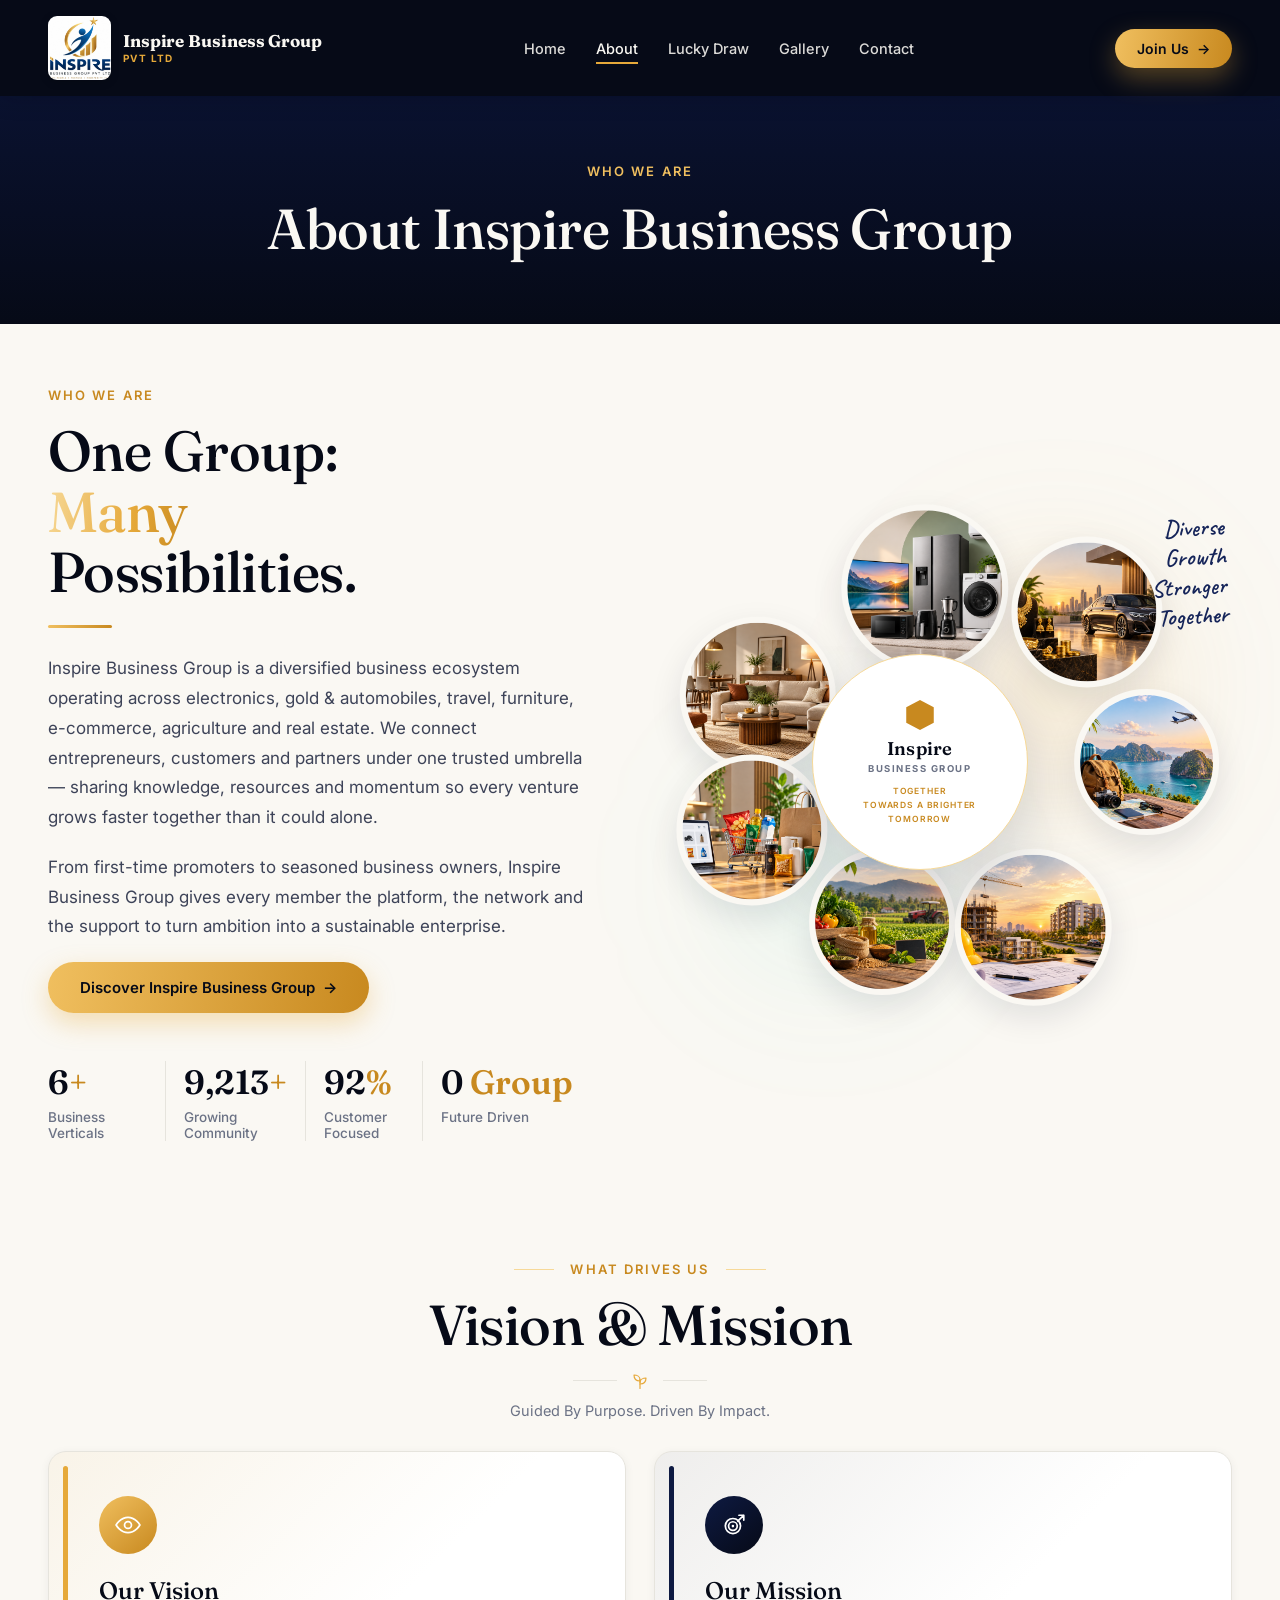
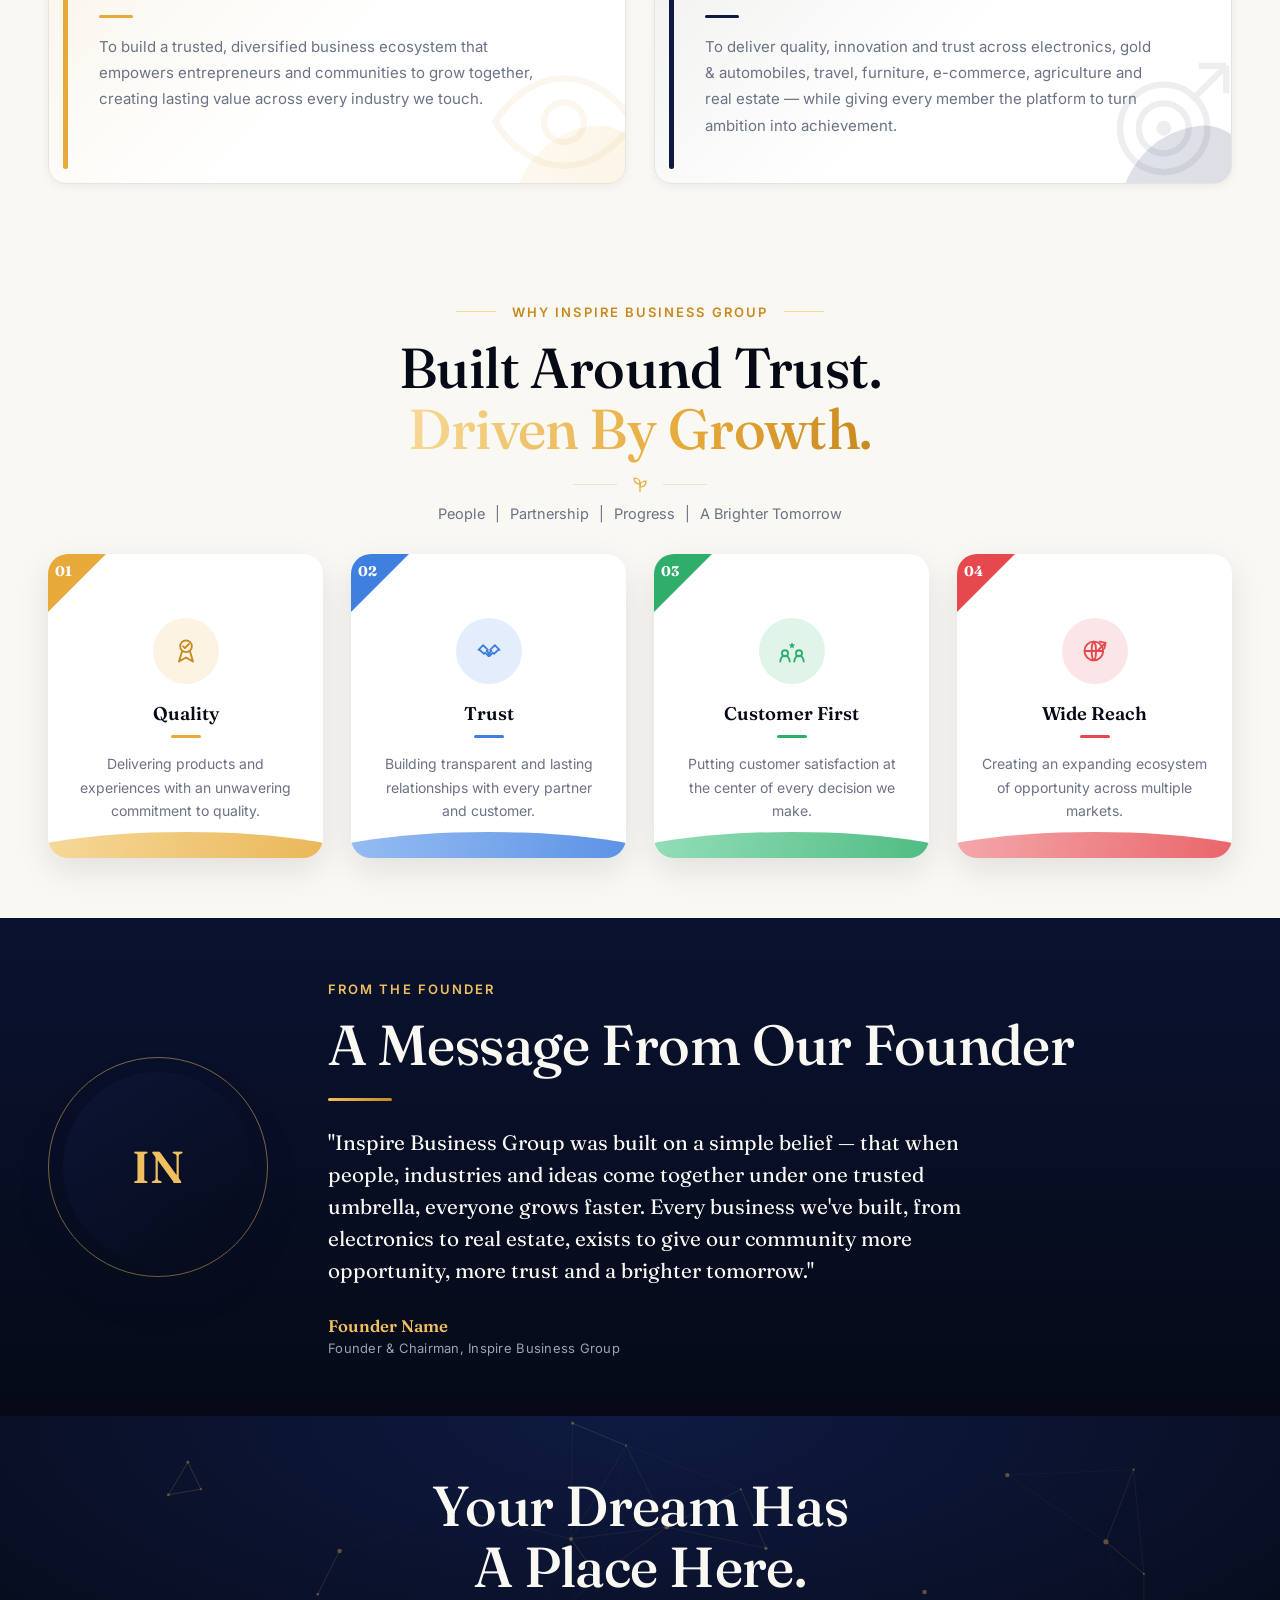
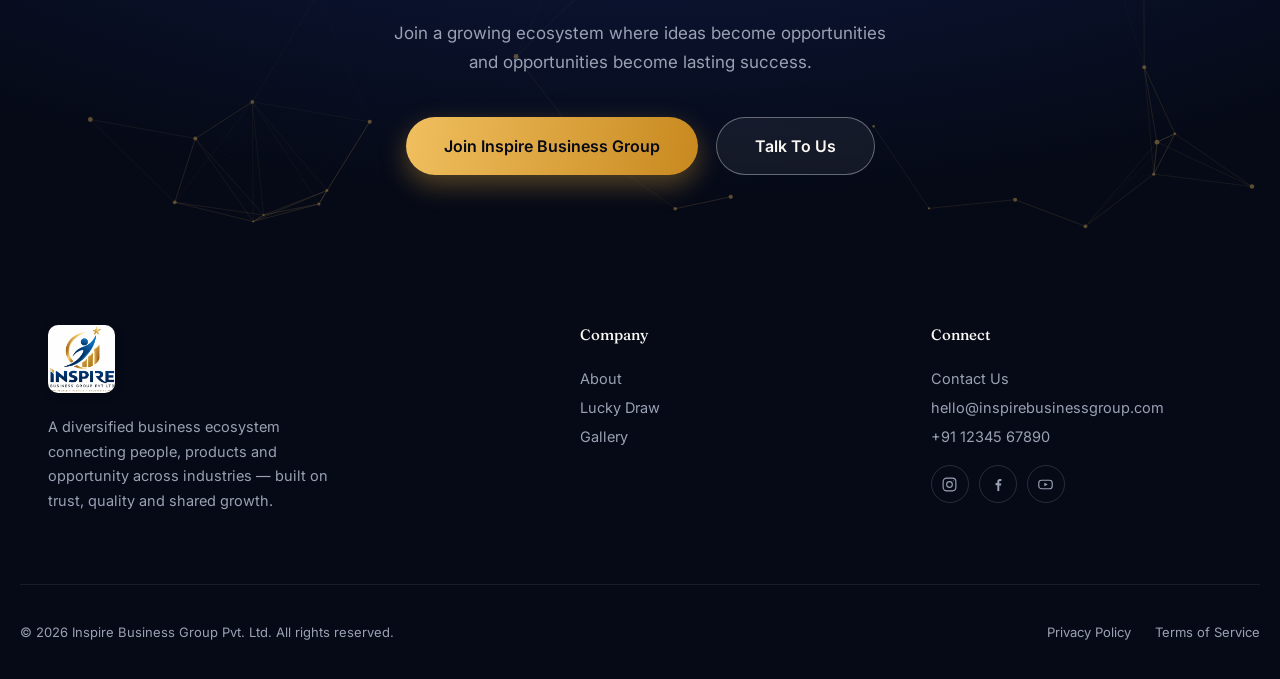
==== about.html @ d6ddd079 "yes" ====
<!DOCTYPE html>
<html lang="en">
<head>
<meta charset="UTF-8" />
<meta name="viewport" content="width=device-width, initial-scale=1.0" />
<title>About Us — Inspire Business Group Pvt. Ltd.</title>
<meta name="description" content="Inspire Business Group is a diversified business ecosystem operating across electronics, gold & automobiles, travel, furniture, e-commerce, agriculture and real estate." />
<link rel="preconnect" href="https://fonts.googleapis.com">
<link rel="preconnect" href="https://fonts.gstatic.com" crossorigin>
<link href="https://fonts.googleapis.com/css2?family=Fraunces:opsz,wght@9..144,300;9..144,400;9..144,500;9..144,600;9..144,700&family=Inter:wght@300;400;500;600;700;800&family=Caveat:wght@600;700&display=swap" rel="stylesheet">
<link rel="stylesheet" href="css/style.css?v=13" />
<link rel="icon" href="data:image/svg+xml,%3Csvg xmlns='http://www.w3.org/2000/svg' viewBox='0 0 100 100'%3E%3Cpolygon points='50,3 93,26 93,74 50,97 7,74 7,26' fill='%230F1B45'/%3E%3Cpolygon points='50,18 79,33 79,67 50,82 21,67 21,33' fill='none' stroke='%23E8A93B' stroke-width='4'/%3E%3C/svg%3E">
</head>
<body>

<!-- ================= NAVBAR ================= -->
<header class="nav" id="nav">
  <div class="nav__inner container">
    <a href="index.html" class="nav__logo" aria-label="Inspire Business Group Home">
      <img src="images/logo.png" alt="Inspire Business Group Pvt Ltd" class="nav__logo-img" />
      <span class="nav__wordmark">
        <span class="nav__wordmark-main">Inspire Business Group</span>
        <span class="nav__wordmark-sub">Pvt Ltd</span>
      </span>
    </a>

    <nav class="nav__links" id="navLinks">
      <a href="index.html" class="nav__link">Home</a>
      <a href="about.html" class="nav__link is-active">About</a>
      <a href="lucky-draw.html" class="nav__link">Lucky Draw</a>
      <a href="gallery.html" class="nav__link">Gallery</a>
      <a href="contact.html" class="nav__link">Contact</a>
    </nav>

    <div class="nav__actions">
      <a href="contact.html" class="btn btn--gold btn--sm">Join Us <span>→</span></a>
      <button class="nav__burger" id="navBurger" aria-label="Toggle menu" aria-expanded="false">
        <span></span><span></span><span></span>
      </button>
    </div>
  </div>
</header>

<!-- Mobile menu panel -->
<div class="mobile-menu" id="mobileMenu">
  <a href="index.html" class="mobile-menu__link">Home</a>
  <a href="about.html" class="mobile-menu__link">About</a>
  <a href="lucky-draw.html" class="mobile-menu__link">Lucky Draw</a>
  <a href="gallery.html" class="mobile-menu__link">Gallery</a>
  <a href="contact.html" class="mobile-menu__link">Contact</a>
  <a href="contact.html" class="btn btn--gold mobile-menu__cta">Join Us</a>
</div>

<main>

  <!-- ================= PAGE BANNER ================= -->
  <section class="page-banner">
    <div class="container">
      <p class="eyebrow eyebrow--light">Who We Are</p>
      <h1 class="display-heading display-heading--light">About Inspire Business Group</h1>
    </div>
  </section>

  <!-- ================= INTRO / ABOUT ================= -->
  <section class="intro section" id="about">
    <div class="container intro__grid">
      <div class="intro__content reveal">
        <p class="eyebrow">Who We Are</p>
        <h2 class="display-heading">One Group:<br><span class="text-gold">Many</span><br>Possibilities.</h2>
        <span class="intro__rule" aria-hidden="true"></span>

        <p class="intro__text">Inspire Business Group is a diversified business ecosystem operating across electronics, gold &amp; automobiles, travel, furniture, e-commerce, agriculture and real estate. We connect entrepreneurs, customers and partners under one trusted umbrella — sharing knowledge, resources and momentum so every venture grows faster together than it could alone.</p>
        <p class="intro__text">From first-time promoters to seasoned business owners, Inspire Business Group gives every member the platform, the network and the support to turn ambition into a sustainable enterprise.</p>
        <a href="gallery.html" class="btn btn--gold">Discover Inspire Business Group <span>→</span></a>

        <div class="stats">
          <div class="stat">
            <span class="stat__num" data-count="7">0</span><span class="stat__suffix">+</span>
            <p>Business Verticals</p>
          </div>
          <div class="stat">
            <span class="stat__num" data-count="10000">0</span><span class="stat__suffix">+</span>
            <p>Growing Community</p>
          </div>
          <div class="stat">
            <span class="stat__num" data-count="100">0</span><span class="stat__suffix">%</span>
            <p>Customer Focused</p>
          </div>
          <div class="stat">
            <span class="stat__num" data-count="1">0</span><span class="stat__suffix">&nbsp;Group</span>
            <p>Future Driven</p>
          </div>
        </div>
      </div>

      <div class="intro__visual reveal">
        <span class="intro__script">Diverse<br>Growth<br>Stronger<br>Together</span>

        <div class="orbit">
          <span class="orbit__glow orbit__glow--1" aria-hidden="true"></span>
          <span class="orbit__glow orbit__glow--2" aria-hidden="true"></span>

          <figure class="orbit__item orbit__item--furniture">
            <img src="images/Furniture.png" alt="Furniture" loading="lazy" />
          </figure>
          <figure class="orbit__item orbit__item--electronics">
            <img src="images/Electronics%20&amp;%20Home%20Appliances.png" alt="Electronics and home appliances" loading="lazy" />
          </figure>
          <figure class="orbit__item orbit__item--gold">
            <img src="images/Gold%20&amp;%20Automobiles.png" alt="Gold and automobiles" loading="lazy" />
          </figure>
          <figure class="orbit__item orbit__item--travel">
            <img src="images/Tourism%20&amp;%20Travel.png" alt="Tourism and travel" loading="lazy" />
          </figure>
          <figure class="orbit__item orbit__item--ecommerce">
            <img src="images/E-Commerce%20&amp;%20FMCG.png" alt="E-commerce and FMCG" loading="lazy" />
          </figure>
          <figure class="orbit__item orbit__item--agriculture">
            <img src="images/Organic%20Agriculture.png" alt="Organic agriculture" loading="lazy" />
          </figure>
          <figure class="orbit__item orbit__item--realestate">
            <img src="images/Builders%20&amp;%20Developers.png" alt="Real estate and property development" loading="lazy" />
          </figure>

          <div class="orbit__center">
            <span class="hex-mark orbit__center-mark" aria-hidden="true">
              <svg viewBox="0 0 100 100"><polygon points="50,3 93,26 93,74 50,97 7,74 7,26"/></svg>
            </span>
            <span class="orbit__center-name">Inspire</span>
            <span class="orbit__center-sub">Business Group</span>
            <span class="orbit__center-tag">Together<br>Towards A Brighter<br>Tomorrow</span>
          </div>
        </div>
      </div>
    </div>
  </section>

  <!-- ================= VISION & MISSION ================= -->
  <section class="section vision" id="vision-mission">
    <div class="container">
      <div class="section__head section__head--center section__head--tight reveal">
        <p class="eyebrow eyebrow--ruled">What Drives Us</p>
        <h2 class="display-heading">Vision &amp; Mission</h2>
        <div class="feature-divider" aria-hidden="true">
          <span></span>
          <svg viewBox="0 0 24 24"><path d="M12 22V10"/><path d="M12 10C12 6 8 4 4 4c0 4 2 8 8 8z"/><path d="M12 14c0-4 4-6 8-6 0 4-2 8-8 8"/></svg>
          <span></span>
        </div>
        <p class="feature-tagline">Guided By Purpose. Driven By Impact.</p>
      </div>

      <div class="vm-grid">
        <div class="vm-card reveal" data-accent="gold">
          <span class="vm-card__icon" aria-hidden="true">
            <svg viewBox="0 0 24 24"><path d="M1 12s4-7 11-7 11 7 11 7-4 7-11 7-11-7-11-7z"/><circle cx="12" cy="12" r="3.2"/></svg>
          </span>
          <h3>Our Vision</h3>
          <span class="vm-card__rule"></span>
          <p>To build a trusted, diversified business ecosystem that empowers entrepreneurs and communities to grow together, creating lasting value across every industry we touch.</p>
          <span class="vm-card__watermark" aria-hidden="true">
            <svg viewBox="0 0 24 24"><path d="M1 12s4-7 11-7 11 7 11 7-4 7-11 7-11-7-11-7z"/><circle cx="12" cy="12" r="3.2"/></svg>
          </span>
        </div>
        <div class="vm-card reveal" data-accent="navy">
          <span class="vm-card__icon" aria-hidden="true">
            <svg viewBox="0 0 24 24"><circle cx="11" cy="13" r="7"/><circle cx="11" cy="13" r="4"/><circle cx="11" cy="13" r="1.2" fill="currentColor" stroke="none"/><path d="M15.5 8.5L21 3M21 3h-4.4M21 3v4.4"/></svg>
          </span>
          <h3>Our Mission</h3>
          <span class="vm-card__rule"></span>
          <p>To deliver quality, innovation and trust across electronics, gold &amp; automobiles, travel, furniture, e-commerce, agriculture and real estate — while giving every member the platform to turn ambition into achievement.</p>
          <span class="vm-card__watermark" aria-hidden="true">
            <svg viewBox="0 0 24 24"><circle cx="11" cy="13" r="7"/><circle cx="11" cy="13" r="4"/><circle cx="11" cy="13" r="1.2" fill="currentColor" stroke="none"/><path d="M15.5 8.5L21 3M21 3h-4.4M21 3v4.4"/></svg>
          </span>
        </div>
      </div>
    </div>
  </section>

  <!-- ================= WHY INSPIRE BUSINESS GROUP ================= -->
  <section class="why section">
    <div class="container">
      <div class="section__head section__head--center section__head--tight reveal">
        <p class="eyebrow eyebrow--ruled">Why Inspire Business Group</p>
        <h2 class="display-heading">Built Around Trust.<br><span class="text-gold">Driven By Growth.</span></h2>
        <div class="feature-divider" aria-hidden="true">
          <span></span>
          <svg viewBox="0 0 24 24"><path d="M12 22V10"/><path d="M12 10C12 6 8 4 4 4c0 4 2 8 8 8z"/><path d="M12 14c0-4 4-6 8-6 0 4-2 8-8 8"/></svg>
          <span></span>
        </div>
        <p class="feature-tagline">People <i>|</i> Partnership <i>|</i> Progress <i>|</i> A Brighter Tomorrow</p>
      </div>

      <div class="feature-grid">
        <div class="feature-card reveal" data-accent="gold">
          <span class="feature-card__corner"></span>
          <span class="feature-card__num">01</span>
          <span class="feature-card__icon" aria-hidden="true">
            <svg viewBox="0 0 24 24"><circle cx="12" cy="8" r="5"/><path d="M9.5 8l1.6 1.6L14.5 6"/><path d="M8.5 12.6L6 21l6-3.4 6 3.4-2.5-8.4"/></svg>
          </span>
          <h3>Quality</h3>
          <span class="feature-card__rule"></span>
          <p>Delivering products and experiences with an unwavering commitment to quality.</p>
        </div>
        <div class="feature-card reveal" data-accent="blue">
          <span class="feature-card__corner"></span>
          <span class="feature-card__num">02</span>
          <span class="feature-card__icon" aria-hidden="true">
            <svg viewBox="0 0 24 24"><path d="M3 11l4-4 4 4-1 1 3 3-1.4 1.4-3-3-1 1-3-3z"/><path d="M21 11l-4-4-4 4 1 1-3 3 1.4 1.4 3-3 1 1 3-3z"/></svg>
          </span>
          <h3>Trust</h3>
          <span class="feature-card__rule"></span>
          <p>Building transparent and lasting relationships with every partner and customer.</p>
        </div>
        <div class="feature-card reveal" data-accent="green">
          <span class="feature-card__corner"></span>
          <span class="feature-card__num">03</span>
          <span class="feature-card__icon" aria-hidden="true">
            <svg viewBox="0 0 24 24"><path d="M12 4.5l.8 1.7 1.9.2-1.4 1.3.3 1.9-1.6-.9-1.6.9.3-1.9-1.4-1.3 1.9-.2z" fill="currentColor" stroke="none"/><circle cx="6" cy="14" r="2.6"/><circle cx="18" cy="14" r="2.6"/><path d="M2 21c0-2.8 1.8-5 4-5s4 2.2 4 5M14 21c0-2.8 1.8-5 4-5s4 2.2 4 5"/></svg>
          </span>
          <h3>Customer First</h3>
          <span class="feature-card__rule"></span>
          <p>Putting customer satisfaction at the center of every decision we make.</p>
        </div>
        <div class="feature-card reveal" data-accent="red">
          <span class="feature-card__corner"></span>
          <span class="feature-card__num">04</span>
          <span class="feature-card__icon" aria-hidden="true">
            <svg viewBox="0 0 24 24"><circle cx="11" cy="12" r="8"/><path d="M3 12h16M11 4c2.5 2.2 2.5 13.8 0 16M11 4c-2.5 2.2-2.5 13.8 0 16"/><path d="M16 4l5 1-1 5"/><path d="M21 5l-7 7"/></svg>
          </span>
          <h3>Wide Reach</h3>
          <span class="feature-card__rule"></span>
          <p>Creating an expanding ecosystem of opportunity across multiple markets.</p>
        </div>
      </div>
    </div>
  </section>

  <!-- ================= FOUNDER ================= -->
  <section class="section founder section--dark" id="founder">
    <div class="container founder__grid">
      <div class="founder__avatar reveal">
        <span class="founder__avatar-ring" aria-hidden="true"></span>
        <span class="founder__avatar-initials">IN</span>
      </div>
      <div class="founder__content reveal">
        <p class="eyebrow eyebrow--light">From The Founder</p>
        <h2 class="display-heading display-heading--light">A Message From Our Founder</h2>
        <span class="intro__rule" aria-hidden="true"></span>
        <p class="founder__quote">"Inspire Business Group was built on a simple belief — that when people, industries and ideas come together under one trusted umbrella, everyone grows faster. Every business we've built, from electronics to real estate, exists to give our community more opportunity, more trust and a brighter tomorrow."</p>
        <div class="founder__sign">
          <span class="founder__name">Founder Name</span>
          <span class="founder__role">Founder &amp; Chairman, Inspire Business Group</span>
        </div>
      </div>
    </div>
  </section>

  <!-- ================= FINAL CTA ================= -->
  <section class="section final-cta" id="join">
    <canvas id="ctaCanvas" class="final-cta__canvas"></canvas>
    <div class="container final-cta__inner reveal">
      <h2 class="display-heading display-heading--light">Your Dream Has<br>A Place Here.</h2>
      <p>Join a growing ecosystem where ideas become opportunities and opportunities become lasting success.</p>
      <div class="final-cta__ctas">
        <a href="contact.html" class="btn btn--gold btn--lg">Join Inspire Business Group</a>
        <a href="contact.html" class="btn btn--ghost btn--lg">Talk To Us</a>
      </div>
    </div>
  </section>

</main>

<!-- ================= FOOTER ================= -->
<footer class="footer" id="contact">
  <div class="container footer__grid">
    <div class="footer__brand">
      <a href="index.html" class="nav__logo nav__logo--footer">
        <img src="images/logo.png" alt="Inspire Business Group Pvt Ltd" class="nav__logo-img nav__logo-img--footer" />
      </a>
      <p>A diversified business ecosystem connecting people, products and opportunity across industries — built on trust, quality and shared growth.</p>
    </div>

    <div class="footer__col">
      <h4>Company</h4>
      <a href="about.html">About</a>
      <a href="lucky-draw.html">Lucky Draw</a>
      <a href="gallery.html">Gallery</a>
    </div>

    <div class="footer__col">
      <h4>Connect</h4>
      <a href="contact.html">Contact Us</a>
      <a href="mailto:hello@inspirebusinessgroup.com">hello@inspirebusinessgroup.com</a>
      <a href="tel:+911234567890">+91 12345 67890</a>
      <div class="footer__social">
        <a href="#" aria-label="Instagram">
          <svg viewBox="0 0 24 24" fill="none" stroke="currentColor" stroke-width="1.6" stroke-linecap="round" stroke-linejoin="round"><rect x="3" y="3" width="18" height="18" rx="5"/><circle cx="12" cy="12" r="4"/><circle cx="17.3" cy="6.7" r="0.6" fill="currentColor" stroke="none"/></svg>
        </a>
        <a href="#" aria-label="Facebook">
          <svg viewBox="0 0 24 24" fill="currentColor"><path d="M14.5 21v-7.5H17l.4-3H14.5V8.5c0-.87.24-1.46 1.5-1.46H17.5V4.35C17.24 4.32 16.36 4.24 15.34 4.24c-2.13 0-3.59 1.3-3.59 3.68v2.05H9.25v3H11.75V21z"/></svg>
        </a>
        <a href="#" aria-label="YouTube">
          <svg viewBox="0 0 24 24" fill="none" stroke="currentColor" stroke-width="1.6" stroke-linecap="round" stroke-linejoin="round"><rect x="2.5" y="6" width="19" height="12" rx="4"/><path d="M10.3 9.6l5 2.4-5 2.4z" fill="currentColor" stroke="none"/></svg>
        </a>
      </div>
    </div>
  </div>

  <div class="container footer__bottom">
    <p>© <span id="year"></span> Inspire Business Group Pvt. Ltd. All rights reserved.</p>
    <div class="footer__legal">
      <a href="#">Privacy Policy</a>
      <a href="#">Terms of Service</a>
    </div>
  </div>
</footer>

<script src="js/main.js?v=4"></script>
</body>
</html>
---- css/style.css ----
/* ============ DESIGN TOKENS ============ */
:root{
  --navy-900:#060a17;
  --navy-800:#0a1230;
  --navy-700:#0e1a42;
  --navy-600:#152459;
  --navy-500:#1c2f6e;
  --gold-600:#c8891f;
  --gold-500:#e6a93a;
  --gold-400:#f0bf5f;
  --gold-300:#f7d998;
  --teal-500:#2bd4bd;
  --teal-400:#6fe8d6;
  --off-white:#faf8f3;
  --white:#ffffff;
  --ink:#0b1225;
  --gray-700:#3d4358;
  --gray-500:#6b7285;
  --gray-400:#9aa1b3;
  --gray-200:#e6e4dd;
  --gray-100:#f1efe8;
  --shadow-sm:0 2px 10px rgba(10,18,48,.06);
  --shadow-md:0 12px 32px rgba(10,18,48,.10);
  --shadow-lg:0 24px 60px rgba(10,18,48,.16);
  --radius-lg:28px;
  --radius-md:18px;
  --radius-sm:12px;
  --ff-display:'Fraunces', serif;
  --ff-body:'Inter', sans-serif;
  --ease:cubic-bezier(.22,1,.36,1);
}

*,*::before,*::after{box-sizing:border-box;}
html{scroll-behavior:smooth;}
body{
  margin:0;
  font-family:var(--ff-body);
  color:var(--ink);
  background:var(--off-white);
  -webkit-font-smoothing:antialiased;
  overflow-x:hidden;
}
img{display:block;max-width:100%;}
a{color:inherit;text-decoration:none;}
ul{list-style:none;margin:0;padding:0;}
button{font-family:inherit;cursor:pointer;border:none;background:none;}
.container{width:100%;max-width:1240px;margin:0 auto;padding:0 28px;}
.section{padding:60px 0;position:relative;}
.section--dark{background:linear-gradient(180deg,var(--navy-800),var(--navy-900));color:var(--off-white);}

@media(max-width:900px){.section{padding:48px 0;}}
@media(max-width:600px){.section{padding:36px 0;} .container{padding:0 20px;}}

::selection{background:var(--gold-400);color:var(--navy-900);}

/* ============ TYPOGRAPHY ============ */
.eyebrow{
  font-size:13px;
  font-weight:600;
  letter-spacing:.16em;
  text-transform:uppercase;
  color:var(--gold-600);
  margin:0 0 18px;
  display:inline-block;
}
.eyebrow--light{color:var(--gold-400);}
.eyebrow--ruled{display:flex;align-items:center;justify-content:center;gap:16px;}
.eyebrow--ruled::before,.eyebrow--ruled::after{content:'';flex:0 0 40px;height:1px;background:var(--gold-300);}
.display-heading{
  font-family:var(--ff-display);
  font-weight:500;
  font-size:clamp(2.2rem,4.4vw,3.6rem);
  line-height:1.08;
  letter-spacing:-.01em;
  margin:0;
  color:var(--navy-900);
}
.display-heading--light{color:var(--off-white);}
.text-gold{
  background:linear-gradient(100deg,var(--gold-300),var(--gold-500) 60%,var(--gold-600));
  -webkit-background-clip:text;
  background-clip:text;
  color:transparent;
}
.text-emerald{
  background:linear-gradient(100deg,#1ec18f,#0f9d73 60%,#0c7f5d);
  -webkit-background-clip:text;
  background-clip:text;
  color:transparent;
}
.section__head{margin-bottom:44px;max-width:640px;}
.section__head--center{max-width:760px;margin-left:auto;margin-right:auto;text-align:center;}
.section__head--tight{margin-bottom:32px;}

/* ============ BUTTONS ============ */
.btn{
  display:inline-flex;
  align-items:center;
  justify-content:center;
  gap:8px;
  padding:16px 32px;
  border-radius:999px;
  font-weight:600;
  font-size:15px;
  transition:transform .35s var(--ease), box-shadow .35s var(--ease), background .35s var(--ease), color .35s var(--ease);
  white-space:nowrap;
}
.btn--sm{padding:11px 22px;font-size:14px;}
.btn--lg{padding:18px 38px;font-size:16px;}
.btn--gold{
  background:linear-gradient(100deg,var(--gold-400),var(--gold-600));
  color:var(--navy-900);
  box-shadow:0 10px 26px rgba(230,169,58,.35);
}
.btn--gold:hover{transform:translateY(-3px);box-shadow:0 16px 34px rgba(230,169,58,.45);}
.btn--ghost{
  background:rgba(255,255,255,.06);
  color:var(--off-white);
  border:1.5px solid rgba(255,255,255,.35);
  backdrop-filter:blur(6px);
}
.btn--ghost:hover{background:rgba(255,255,255,.14);transform:translateY(-3px);border-color:rgba(255,255,255,.6);}

.link-arrow{
  display:inline-flex;
  align-items:center;
  gap:8px;
  font-weight:600;
  color:var(--navy-800);
  padding-bottom:3px;
  border-bottom:2px solid var(--gold-500);
}
.link-arrow span{transition:transform .3s var(--ease);}
.link-arrow:hover span{transform:translateX(6px);}

/* ============ NAVBAR ============ */
.nav{
  position:sticky;
  top:0;
  z-index:200;
  padding:16px 0;
  background:var(--navy-900);
  box-shadow:0 4px 20px rgba(6,10,23,.18);
  transition:padding .35s var(--ease), background .35s var(--ease), box-shadow .35s var(--ease);
}
.nav.is-scrolled{
  padding:10px 0;
  background:rgba(250,248,243,.96);
  backdrop-filter:blur(14px) saturate(160%);
  box-shadow:0 4px 24px rgba(10,18,48,.1);
}
.nav__inner{display:flex;align-items:center;justify-content:space-between;gap:24px;}
.nav__logo{display:flex;align-items:center;gap:12px;}
.nav__wordmark{display:flex;flex-direction:column;line-height:1.15;}
.nav__wordmark-main{
  font-family:var(--ff-display);
  font-size:17px;font-weight:700;
  letter-spacing:-.005em;
  color:var(--off-white);
  white-space:nowrap;
  transition:color .35s var(--ease), font-size .35s var(--ease);
}
.nav__wordmark-sub{
  font-family:var(--ff-body);
  font-size:10px;font-weight:700;
  letter-spacing:.14em;text-transform:uppercase;
  color:var(--gold-500);
  margin-top:2px;
}
.nav.is-scrolled .nav__wordmark-main{color:var(--navy-900);font-size:15.5px;}
.hex-mark{width:30px;height:30px;color:var(--navy-800);}
.hex-mark svg{width:100%;height:100%;fill:currentColor;}
.nav__logo-img{height:64px;width:auto;border-radius:9px;box-shadow:0 2px 8px rgba(0,0,0,.18);transition:height .35s var(--ease);}
.nav.is-scrolled .nav__logo-img{height:54px;}
.nav__logo-img--footer{height:68px;border-radius:10px;}

.nav__links{display:flex;align-items:center;gap:30px;}
.nav__link{
  font-size:14.5px;
  font-weight:500;
  color:var(--off-white);
  opacity:.88;
  position:relative;
  padding:4px 0;
  transition:color .3s, opacity .3s;
}
.nav.is-scrolled .nav__link{color:var(--navy-800);}
.nav__link::after{
  content:'';
  position:absolute;left:0;bottom:-3px;
  width:0;height:2px;
  background:var(--gold-500);
  transition:width .3s var(--ease);
}
.nav__link:hover{opacity:1;}
.nav__link:hover::after{width:100%;}
.nav__link.is-active{opacity:1;}
.nav__link.is-active::after{width:100%;}

.nav__actions{display:flex;align-items:center;gap:18px;}
.nav__burger{display:none;flex-direction:column;justify-content:center;gap:5px;width:26px;height:20px;z-index:210;}
.nav__burger span{display:block;height:2px;width:100%;background:var(--off-white);transition:all .35s var(--ease);}
.nav.is-scrolled .nav__burger span{background:var(--navy-900);}
.nav__burger.is-open span:nth-child(1){transform:translateY(7px) rotate(45deg);}
.nav__burger.is-open span:nth-child(2){opacity:0;}
.nav__burger.is-open span:nth-child(3){transform:translateY(-7px) rotate(-45deg);}

.mobile-menu{
  position:fixed;inset:0;
  background:var(--navy-900);
  z-index:190;
  display:flex;flex-direction:column;align-items:center;justify-content:center;gap:26px;
  transform:translateY(-100%);
  opacity:0;
  transition:transform .5s var(--ease), opacity .5s var(--ease);
  pointer-events:none;
}
.mobile-menu.is-open{transform:translateY(0);opacity:1;pointer-events:auto;}
.mobile-menu__link{font-family:var(--ff-display);font-size:26px;color:var(--off-white);}
.mobile-menu__cta{margin-top:16px;}

@media(max-width:900px){
  .nav__links{display:none;}
  .nav__burger{display:flex;}
}
@media(max-width:600px){
  .nav__logo{gap:9px;}
  .nav__logo-img{height:42px;}
  .nav.is-scrolled .nav__logo-img{height:38px;}
  .nav__wordmark-main{font-size:15.5px;}
  .nav.is-scrolled .nav__wordmark-main{font-size:15.5px;}
  .nav__wordmark-sub{font-size:10px;letter-spacing:.09em;margin-top:1px;}
}
@media(max-width:340px){
  .nav__logo{gap:7px;}
  .nav__logo-img{height:36px;}
  .nav__wordmark-main{font-size:13px;}
  .nav.is-scrolled .nav__wordmark-main{font-size:13px;}
  .nav__wordmark-sub{font-size:8.5px;}
}
@media(max-width:480px){
  .nav__actions .btn{display:none;}
}

/* ============ PAGE BANNER (subpages) ============ */
.page-banner{
  background:linear-gradient(180deg,var(--navy-800),var(--navy-900));
  padding:64px 0;
  text-align:center;
}
.page-banner .display-heading{margin-top:2px;}
@media(max-width:600px){.page-banner{padding:44px 0;}}

/* ============ HERO ============ */
.hero{
  position:relative;
  height:86vh;
  min-height:600px;
  max-height:820px;
  background:var(--navy-900);
  overflow:hidden;
}
.hero__grid{
  display:grid;
  grid-template-columns:minmax(300px,32%) 1fr;
  height:100%;
}

/* --- Left info panel --- */
.hero__panel{
  position:relative;
  display:flex;
  flex-direction:column;
  justify-content:space-between;
  padding:48px 48px 24px;
  background:radial-gradient(130% 100% at 25% 0%, var(--navy-700) 0%, var(--navy-900) 65%);
  overflow:hidden;
  isolation:isolate;
}
.hero__panel .hero__canvas{position:absolute;inset:0;width:100%;height:100%;opacity:.45;z-index:0;}
.hero__panel .hero__glow{position:absolute;border-radius:50%;filter:blur(90px);pointer-events:none;z-index:0;}
.hero__glow--1{width:340px;height:340px;background:radial-gradient(circle,rgba(230,169,58,.3),transparent 70%);top:-80px;right:-80px;}
.hero__glow--2{width:320px;height:320px;background:radial-gradient(circle,rgba(43,212,189,.22),transparent 70%);bottom:60px;left:-100px;}

.hero__panel-top{position:relative;z-index:1;}
.hero__eyebrow{display:block;}
.hero__eyebrow-line{display:block;width:38px;height:2px;margin-top:10px;background:var(--gold-500);}

.hero__headline{
  font-family:var(--ff-display);
  font-weight:500;
  font-size:clamp(2rem,3.6vw,3.1rem);
  line-height:1.08;
  letter-spacing:-.01em;
  color:var(--off-white);
  margin:0 0 20px;
}
.hero__sub{
  font-size:14.5px;
  line-height:1.65;
  color:var(--gray-400);
  max-width:400px;
  margin:0 0 22px;
}
.hero__ctas{display:flex;flex-wrap:wrap;gap:14px;margin-bottom:28px;}
.hero__ctas .btn{padding:15px 26px;font-size:14.5px;}

.hero__stats{display:flex;gap:26px;flex-wrap:wrap;}
.hero__stat{display:flex;align-items:center;gap:10px;}
.hero__stat svg{
  width:26px;height:26px;flex:none;
  fill:none;stroke:var(--gold-400);stroke-width:1.4;stroke-linecap:round;stroke-linejoin:round;
}
.hero__stat span{
  font-size:11px;font-weight:700;letter-spacing:.04em;text-transform:uppercase;
  line-height:1.35;color:rgba(255,255,255,.7);
}

.hero__tagline{
  position:relative;z-index:1;
  font-size:12px;font-weight:600;
  letter-spacing:.16em;
  text-transform:uppercase;
  color:rgba(255,255,255,.5);
  margin:26px 0 0;
}
.hero__tagline-dash{color:rgba(255,255,255,.5);margin:0 8px;}

/* --- Right business showcase --- */
.hero__showcase{
  position:relative;background:var(--navy-900);overflow:hidden;
  clip-path:polygon(46px 0%, 100% 0%, 100% 100%, 0% 100%);
  margin-left:-46px;
  filter:drop-shadow(-3px 0 8px rgba(230,169,58,.55));
}
.hero__showcase-nav{position:absolute;bottom:26px;right:26px;z-index:6;display:flex;gap:10px;}
.hero__arrow{
  width:38px;height:38px;border-radius:50%;
  border:1px solid rgba(255,255,255,.3);
  background:rgba(10,15,35,.35);
  backdrop-filter:blur(6px);
  color:#fff;
  display:flex;align-items:center;justify-content:center;
  transition:background .3s var(--ease), transform .3s var(--ease), border-color .3s var(--ease);
}
.hero__arrow svg{width:16px;height:16px;fill:none;stroke:currentColor;stroke-width:2;stroke-linecap:round;stroke-linejoin:round;}
.hero__arrow:hover{background:rgba(255,255,255,.16);border-color:rgba(255,255,255,.6);transform:translateY(-2px);}

.hero__track{
  display:flex;
  height:100%;
  overflow-x:auto;
  scroll-snap-type:x mandatory;
  scrollbar-width:none;
}
.hero__track::-webkit-scrollbar{display:none;}

.hero__slide{
  position:relative;
  flex:0 0 33.3334%;
  min-height:100%;
  display:flex;
  flex-direction:column;
  padding:84px 16px 22px 44px;
  color:#fff;
  scroll-snap-align:start;
  overflow:hidden;
  isolation:isolate;
}
.hero__slide:not(:first-child){
  clip-path:polygon(40px 0%, 100% 0%, 100% 100%, 0% 100%);
  margin-left:-40px;
  padding-left:56px;
  filter:drop-shadow(-3px 0 8px rgba(230,169,58,.5));
}
.hero__slide-img{
  position:absolute;inset:0;z-index:-2;
  width:100%;height:100%;
  object-fit:cover;
  transition:transform .8s var(--ease);
}
.hero__slide:hover .hero__slide-img{transform:scale(1.08);}
.hero__slide::after{
  content:'';position:absolute;inset:0;z-index:-1;
  background:linear-gradient(180deg, rgba(6,10,23,.8) 0%, rgba(6,10,23,.15) 34%, rgba(6,10,23,.1) 58%, rgba(6,10,23,.9) 100%);
}
.hero__slide[data-accent="orange"]{--accent:#e0763f;}
.hero__slide[data-accent="gold"]{--accent:#e6a93a;}
.hero__slide[data-accent="teal"]{--accent:#3ddbc4;}

.hero__slide-icon{
  width:22px;height:22px;margin-bottom:10px;
  fill:none;stroke:#fff;stroke-width:1.4;stroke-linecap:round;stroke-linejoin:round;
}
.hero__slide-num{
  display:block;
  font-family:var(--ff-display);
  font-size:1.5rem;font-weight:600;
  color:var(--accent);
  margin-bottom:2px;
}
.hero__slide-title{
  font-family:var(--ff-body);
  font-size:.95rem;font-weight:800;
  line-height:1.22;
  margin:0 0 8px;
}
.hero__slide-desc{
  font-size:11.5px;
  line-height:1.5;
  color:rgba(255,255,255,.78);
  margin:0 0 10px;
  max-width:200px;
}
.hero__slide-more{
  display:inline-flex;
  align-items:center;
  gap:7px;
  font-size:11.5px;font-weight:700;
  color:#fff;
  transition:gap .3s var(--ease);
}
.hero__slide-more-icon{
  display:inline-flex;align-items:center;justify-content:center;
  width:22px;height:22px;border-radius:50%;
  border:1.4px solid rgba(255,255,255,.55);
  flex:none;
  transition:background .3s var(--ease), border-color .3s var(--ease);
}
.hero__slide-more:hover{gap:11px;}
.hero__slide-more:hover .hero__slide-more-icon{background:var(--accent);border-color:var(--accent);}
.hero__slide-divider{
  display:block;width:24px;height:2.5px;border-radius:2px;
  background:rgba(255,255,255,.4);
  margin:auto 0 10px;
}
.hero__slide-tag{
  position:relative;z-index:2;
  font-family:'Caveat',cursive;
  font-weight:600;
  font-size:1.5rem;
  line-height:1.2;
  text-align:left;
  color:var(--gold-300);
  margin:0;
}

.hero__dots{
  position:absolute;left:26px;bottom:30px;z-index:6;
  display:flex;align-items:center;gap:8px;
}
.hero__dot{width:7px;height:7px;border-radius:50%;background:rgba(255,255,255,.35);transition:background .3s var(--ease), transform .3s var(--ease);}
.hero__dot.is-active{background:var(--gold-500);transform:scale(1.3);}

.hero__caption{display:none;}

@media(max-width:1100px){
  .hero{height:auto;max-height:none;}
  .hero__grid{grid-template-columns:1fr;height:auto;}
  .hero__panel{padding:44px 28px 60px;}
  .hero__showcase{min-height:70vh;clip-path:none;margin-left:0;filter:none;}
  .hero__track{min-height:70vh;height:auto;}
  .hero__slide{min-height:100%;}
  .hero__caption{display:none;}
}
@media(max-width:640px){
  .hero__stats{gap:16px;}
  .hero__slide,
  .hero__slide:not(:first-child){
    flex-basis:78%;
    padding:110px 14px 26px 30px;
    margin-left:0;
    clip-path:polygon(26px 0%, 100% 0%, 100% 100%, 0% 100%, 0% 78%, 26px 56%);
    filter:none;
  }
  .hero__showcase{clip-path:none;margin-left:0;filter:none;}
  .hero__slide-desc{max-width:none;}
  .hero__slide-tag{position:static;text-align:left;margin-top:8px;}
}

/* ============ INTRO ============ */
.intro{overflow:hidden;}
.intro__grid{display:grid;grid-template-columns:1fr 1.05fr;gap:70px;align-items:center;}
.intro__rule{display:block;width:64px;height:3px;border-radius:2px;background:linear-gradient(100deg,var(--gold-400),var(--gold-600));margin:22px 0 26px;}
.intro__text{font-size:17px;line-height:1.75;color:var(--gray-700);margin:0 0 20px;max-width:560px;}

.stats{display:grid;grid-template-columns:repeat(4,1fr);margin-top:48px;}
.stat{border-left:1px solid var(--gray-200);padding:0 18px;}
.stat:first-child{padding-left:0;border-left:none;}
.stat__num,.stat__suffix{font-family:var(--ff-display);font-size:2.1rem;font-weight:600;color:var(--navy-900);}
.stat__suffix{color:var(--gold-600);}
.stat p{margin:6px 0 0;font-size:13.5px;color:var(--gray-500);font-weight:500;}

/* ---- Who We Are collage ---- */
.intro__visual{position:relative;}
.intro__script{
  position:absolute;
  top:-6px;right:6px;
  z-index:6;
  font-family:'Caveat',cursive;
  font-weight:600;
  font-size:1.5rem;
  line-height:1.22;
  color:var(--navy-600);
  text-align:right;
  transform:rotate(-3deg);
}
.orbit{position:relative;width:100%;max-width:540px;aspect-ratio:78/70;margin:0 auto;}
.orbit__glow{position:absolute;border-radius:50%;filter:blur(70px);pointer-events:none;z-index:0;}
.orbit__glow--1{width:60%;height:60%;top:5%;right:0;background:radial-gradient(circle,rgba(230,169,58,.28),transparent 70%);}
.orbit__glow--2{width:55%;height:55%;bottom:0;left:0;background:radial-gradient(circle,rgba(43,212,189,.16),transparent 70%);}

.orbit__item{
  margin:0;
  position:absolute;
  transform:translate(-50%,-50%);
  aspect-ratio:1/1;
  border-radius:50%;
  overflow:hidden;
  background:var(--white);
  border:6px solid var(--off-white);
  box-shadow:var(--shadow-md);
}
.orbit__item img{width:100%;height:100%;object-fit:cover;}

.orbit__item--furniture{left:15%;top:36%;width:29%;z-index:1;}
.orbit__item--electronics{left:46%;top:14%;width:31%;z-index:2;}
.orbit__item--gold{left:76%;top:19%;width:28%;z-index:3;}
.orbit__item--travel{left:87%;top:50%;width:27%;z-index:4;}
.orbit__item--ecommerce{left:14%;top:64%;width:28%;z-index:5;}
.orbit__item--agriculture{left:38%;top:83%;width:27%;z-index:6;}
.orbit__item--realestate{left:66%;top:84%;width:29%;z-index:7;}

.orbit__center{
  position:absolute;
  left:45%;top:50%;
  width:40%;
  aspect-ratio:1/1;
  transform:translate(-50%,-50%);
  z-index:10;
  background:var(--white);
  border:1.5px solid var(--gold-300);
  border-radius:50%;
  box-shadow:var(--shadow-lg);
  display:flex;
  flex-direction:column;
  align-items:center;
  justify-content:center;
  text-align:center;
  padding:12px;
}
.orbit__center-mark{width:32px;height:32px;color:var(--gold-600);margin-bottom:6px;}
.orbit__center-name{font-family:var(--ff-display);font-weight:600;font-size:1.15rem;letter-spacing:.01em;color:var(--navy-900);}
.orbit__center-sub{font-size:9.5px;font-weight:700;letter-spacing:.16em;text-transform:uppercase;color:var(--gray-500);margin-top:3px;}
.orbit__center-tag{margin-top:10px;font-size:8.5px;font-weight:600;letter-spacing:.1em;text-transform:uppercase;color:var(--gold-600);line-height:1.65;}

@media(max-width:900px){
  .intro__grid{grid-template-columns:1fr;gap:56px;}
  .intro__visual{width:100%;max-width:460px;margin:0 auto;}
}
@media(max-width:600px){
  .stats{grid-template-columns:repeat(2,1fr);row-gap:24px;}
  .stat{padding:0 14px;border-left:1px solid var(--gray-200);}
  .stat:nth-child(2n+1){padding-left:0;border-left:none;}
  .intro__script{display:none;}
  .orbit__center-tag{display:none;}
}

/* ============ OUR BUSINESSES ============ */
.businesses__sub{font-size:16px;color:var(--gray-500);margin:14px 0 0;}
.biz-grid{display:grid;grid-template-columns:repeat(4,1fr);gap:26px;}
.biz-card{
  position:relative;
  aspect-ratio:3/4;
  border-radius:var(--radius-lg);
  overflow:hidden;
  isolation:isolate;
  display:flex;
  flex-direction:column;
  padding:28px 22px 22px;
  color:#fff;
  box-shadow:var(--shadow-sm);
  transition:transform .45s var(--ease), box-shadow .45s var(--ease);
}
.biz-card:hover{transform:translateY(-8px);box-shadow:var(--shadow-lg);}
.biz-card__img{
  position:absolute;inset:0;z-index:-2;
  width:100%;height:100%;
  object-fit:cover;
  transition:transform .8s var(--ease);
}
.biz-card:hover .biz-card__img{transform:scale(1.08);}
.biz-card::after{
  content:'';position:absolute;inset:0;z-index:-1;
  background:linear-gradient(180deg, rgba(6,10,23,.78) 0%, rgba(6,10,23,.12) 36%, rgba(6,10,23,.1) 58%, rgba(6,10,23,.92) 100%);
}
.biz-card[data-accent="orange"]{--accent:#e0763f;}
.biz-card[data-accent="gold"]{--accent:#e6a93a;}
.biz-card[data-accent="teal"]{--accent:#3ddbc4;}

.biz-card__num{
  font-family:var(--ff-display);
  font-size:1.6rem;font-weight:600;
  color:var(--accent);
  margin:0 0 6px;
}
.biz-card__title{
  font-family:var(--ff-body);
  font-size:1.05rem;font-weight:800;
  line-height:1.22;
  margin:0 0 10px;
}
.biz-card__desc{
  font-size:12.5px;
  line-height:1.55;
  color:rgba(255,255,255,.8);
  margin:0 0 14px;
}
.biz-card__more{
  display:inline-flex;
  align-items:center;
  gap:8px;
  padding:6px 16px 6px 6px;
  border-radius:999px;
  background:rgba(6,10,23,.5);
  backdrop-filter:blur(4px);
  font-size:12.5px;font-weight:700;
  color:#fff;
  transition:gap .3s var(--ease), background .3s var(--ease);
}
.biz-card__more-icon{
  display:inline-flex;align-items:center;justify-content:center;
  width:26px;height:26px;border-radius:50%;
  border:1.4px solid rgba(255,255,255,.55);
  flex:none;
  transition:background .3s var(--ease), border-color .3s var(--ease);
}
.biz-card__more:hover{gap:12px;background:var(--accent);}
.biz-card__more:hover .biz-card__more-icon{background:rgba(255,255,255,.3);border-color:#fff;}
.biz-card__divider{
  display:block;width:26px;height:2.5px;border-radius:2px;
  background:rgba(255,255,255,.4);
  margin:auto 0 12px;
}
.biz-card__tag{
  font-size:10.5px;font-weight:700;letter-spacing:.04em;text-transform:uppercase;
  line-height:1.5;color:rgba(255,255,255,.9);
  margin:0;
}

@media(max-width:1100px){.biz-grid{grid-template-columns:repeat(3,1fr);}}
@media(max-width:720px){.biz-grid{grid-template-columns:repeat(2,1fr);}}
@media(max-width:480px){.biz-grid{grid-template-columns:1fr;} .biz-card{aspect-ratio:4/5;}}

/* ============ VISION & MISSION ============ */
.vm-grid{display:grid;grid-template-columns:repeat(2,1fr);gap:28px;}
.vm-card{
  position:relative;
  border-radius:var(--radius-md);
  padding:44px 40px 44px 50px;
  box-shadow:var(--shadow-sm);
  border:1px solid var(--gray-200);
  overflow:hidden;
  isolation:isolate;
  transition:transform .45s var(--ease), box-shadow .45s var(--ease);
}
.vm-card:hover{transform:translateY(-8px);box-shadow:var(--shadow-lg);border-color:transparent;}
.vm-card::before{
  content:'';
  position:absolute;top:14px;bottom:14px;left:14px;
  width:5px;border-radius:4px;
  z-index:2;
}
.vm-card::after{
  content:'';
  position:absolute;right:-34px;bottom:-34px;
  width:150px;height:90px;
  border-radius:60% 40% 0 0/100% 100% 0 0;
  opacity:.14;
  transform:rotate(-6deg);
  z-index:0;
}
.vm-card__icon{
  position:relative;z-index:2;
  display:inline-flex;align-items:center;justify-content:center;
  width:58px;height:58px;
  border-radius:50%;
  color:var(--white);
  margin-bottom:22px;
}
.vm-card__icon svg{width:26px;height:26px;fill:none;stroke:currentColor;stroke-width:1.6;stroke-linecap:round;stroke-linejoin:round;}
.vm-card h3{position:relative;z-index:2;font-family:var(--ff-display);font-size:1.5rem;font-weight:500;margin:0 0 10px;color:var(--navy-900);}
.vm-card__rule{position:relative;z-index:2;display:block;width:34px;height:3px;border-radius:2px;margin:0 0 16px;}
.vm-card p{position:relative;z-index:2;font-size:15px;line-height:1.75;color:var(--gray-500);margin:0;max-width:92%;}
.vm-card__watermark{
  position:absolute;right:-14px;bottom:-14px;
  width:150px;height:150px;
  opacity:.07;
  z-index:1;
  pointer-events:none;
}
.vm-card__watermark svg{width:100%;height:100%;fill:none;stroke:currentColor;stroke-width:1;}

.vm-card[data-accent="gold"]{background:linear-gradient(135deg,rgba(230,169,58,.06),var(--white) 55%);}
.vm-card[data-accent="gold"]::before{background:var(--gold-500);}
.vm-card[data-accent="gold"]::after{background:linear-gradient(120deg,var(--gold-300),var(--gold-500));}
.vm-card[data-accent="gold"] .vm-card__icon{background:linear-gradient(140deg,var(--gold-400),var(--gold-600));}
.vm-card[data-accent="gold"] .vm-card__rule{background:var(--gold-500);}
.vm-card[data-accent="gold"] .vm-card__watermark{color:var(--gold-600);}

.vm-card[data-accent="navy"]{background:linear-gradient(135deg,rgba(28,47,110,.05),var(--white) 55%);}
.vm-card[data-accent="navy"]::before{background:var(--navy-700);}
.vm-card[data-accent="navy"]::after{background:linear-gradient(120deg,var(--navy-500),var(--navy-800));}
.vm-card[data-accent="navy"] .vm-card__icon{background:linear-gradient(140deg,var(--navy-700),var(--navy-900));}
.vm-card[data-accent="navy"] .vm-card__rule{background:var(--navy-700);}
.vm-card[data-accent="navy"] .vm-card__watermark{color:var(--navy-700);}

@media(max-width:800px){.vm-grid{grid-template-columns:1fr;}}

/* ============ FOUNDER ============ */
.founder{overflow:hidden;}
.founder__grid{display:grid;grid-template-columns:220px 1fr;gap:60px;align-items:center;}
.founder__avatar{position:relative;width:220px;height:220px;}
.founder__avatar-ring{position:absolute;inset:0;border-radius:50%;border:1.5px solid var(--gold-400);opacity:.5;}
.founder__avatar-ring::before{
  content:'';position:absolute;inset:14px;
  border-radius:50%;
  background:linear-gradient(140deg,var(--navy-700),var(--navy-900));
  box-shadow:var(--shadow-lg);
}
.founder__avatar-initials{
  position:absolute;inset:0;
  display:flex;align-items:center;justify-content:center;
  font-family:var(--ff-display);
  font-size:2.8rem;font-weight:600;
  color:var(--gold-400);
}
.founder__quote{
  font-family:var(--ff-display);
  font-size:1.3rem;font-weight:400;
  line-height:1.55;
  color:var(--off-white);
  margin:0 0 28px;
  max-width:640px;
}
.founder__sign{display:flex;flex-direction:column;gap:4px;}
.founder__name{font-family:var(--ff-display);font-size:1.05rem;font-weight:600;color:var(--gold-400);}
.founder__role{font-size:13px;color:var(--gray-400);letter-spacing:.02em;}

@media(max-width:800px){
  .founder__grid{grid-template-columns:1fr;text-align:center;justify-items:center;}
  .founder__quote{max-width:none;}
}

/* ============ TESTIMONIALS ============ */
.testi-wrap{
  position:relative;
  width:100vw;
  margin-left:calc(50% - 50vw);
}
.testi{overflow:hidden;}
.testi__track{
  display:flex;
  gap:24px;
  overflow-x:auto;
  scroll-snap-type:x mandatory;
  scrollbar-width:none;
  padding:6px max(24px, calc((100vw - 1240px) / 2 + 24px)) 26px;
}
.testi__track::-webkit-scrollbar{display:none;}

.testi__card{
  position:relative;
  flex:0 0 auto;
  width:min(300px, 78vw);
  scroll-snap-align:start;
  background:var(--white);
  border-radius:var(--radius-md);
  padding:34px 28px 28px;
  box-shadow:var(--shadow-sm);
  border:1px solid var(--gray-200);
  transition:transform .4s var(--ease), box-shadow .4s var(--ease);
}
.testi__card:hover{transform:translateY(-6px);box-shadow:var(--shadow-lg);}
.testi__top{display:flex;align-items:flex-start;justify-content:space-between;margin-bottom:14px;}
.testi__quote{
  font-family:var(--ff-display);
  font-size:2.8rem;line-height:1;
  color:var(--gold-300);
  font-weight:700;
}
.testi__stars{color:var(--gold-500);font-size:14px;letter-spacing:2px;margin-top:6px;}
.testi__text{font-size:14.5px;line-height:1.7;color:var(--gray-700);margin:0 0 20px;}
.testi__divider{display:block;height:1px;background:var(--gray-200);margin:0 0 18px;}
.testi__person{display:flex;align-items:center;gap:12px;}
.testi__avatar{
  display:flex;align-items:center;justify-content:center;
  width:42px;height:42px;border-radius:50%;flex:none;
  font-family:var(--ff-display);font-weight:600;font-size:1.05rem;
  color:var(--white);
}
.testi__avatar[data-accent="navy"]{background:linear-gradient(140deg,var(--navy-600),var(--navy-900));}
.testi__avatar[data-accent="gold"]{background:linear-gradient(140deg,var(--gold-400),var(--gold-600));}
.testi__person-info{display:flex;flex-direction:column;}
.testi__name{font-family:var(--ff-display);font-weight:600;font-size:1rem;color:var(--navy-900);}
.testi__role{font-size:12.5px;font-weight:600;color:#2e9e5b;}

.testi__arrow{
  position:absolute;top:50%;transform:translateY(-50%);
  z-index:5;
  width:44px;height:44px;border-radius:50%;
  background:var(--white);
  box-shadow:var(--shadow-md);
  display:flex;align-items:center;justify-content:center;
  color:var(--navy-800);
  transition:background .3s var(--ease), color .3s var(--ease);
}
.testi__arrow svg{width:18px;height:18px;fill:none;stroke:currentColor;stroke-width:2;stroke-linecap:round;stroke-linejoin:round;}
.testi__arrow:hover{background:var(--gold-500);color:var(--navy-900);}
.testi__arrow--prev{left:14px;}
.testi__arrow--next{right:14px;}

.testi__dots{display:flex;align-items:center;justify-content:center;gap:8px;margin-top:8px;}
.testi__dots + .feature-tagline{margin-top:20px;}
.testi__dots::before,.testi__dots::after{content:'';flex:0 0 44px;height:1px;background:var(--gold-300);margin:0 8px;}
.testi__dot{width:8px;height:8px;border-radius:50%;border:1.5px solid var(--gray-400);transition:background .3s var(--ease), border-color .3s var(--ease), transform .3s var(--ease);}
.testi__dot.is-active{background:var(--navy-800);border-color:var(--navy-800);transform:scale(1.2);}

@media(max-width:640px){
  .testi__arrow{display:none;}
}

/* ============ LUCKY DRAW ============ */
.lucky-cta{text-align:center;margin-top:48px;}

/* ============ GALLERY ============ */
.gallery-grid{
  display:grid;
  grid-template-columns:repeat(3,1fr);
  gap:22px;
}
.gallery-item{
  position:relative;
  border-radius:var(--radius-md);
  overflow:hidden;
  aspect-ratio:4/3;
  box-shadow:var(--shadow-sm);
}
.gallery-item img{
  width:100%;height:100%;
  object-fit:cover;
  transition:transform .6s var(--ease);
}
.gallery-item:hover img{transform:scale(1.08);}

@media(max-width:900px){
  .gallery-grid{grid-template-columns:repeat(2,1fr);}
}
@media(max-width:560px){
  .gallery-grid{grid-template-columns:1fr;}
}

/* ============ WHY INSPIRE BUSINESS GROUP ============ */
.why-grid{display:grid;grid-template-columns:repeat(4,1fr);gap:28px;}
.why-card{
  background:var(--white);
  border-radius:var(--radius-md);
  padding:38px 30px;
  box-shadow:var(--shadow-sm);
  transition:transform .45s var(--ease), box-shadow .45s var(--ease);
  border:1px solid var(--gray-200);
}
.why-card:hover{transform:translateY(-8px);box-shadow:var(--shadow-lg);border-color:transparent;}
.why-card__num{
  font-family:var(--ff-display);
  font-size:2.6rem;
  font-weight:600;
  color:var(--gray-200);
  -webkit-text-stroke:1.5px var(--gold-500);
  color:transparent;
  display:block;
  margin-bottom:18px;
}
.why-card h3{font-family:var(--ff-display);font-size:1.25rem;margin:0 0 10px;color:var(--navy-900);}
.why-card p{font-size:14.5px;line-height:1.65;color:var(--gray-500);margin:0;}

@media(max-width:900px){.why-grid{grid-template-columns:repeat(2,1fr);}}
@media(max-width:560px){.why-grid{grid-template-columns:1fr;}}

/* ============ FEATURE HEAD (Why Inspire Business Group) ============ */
.feature-divider{display:flex;align-items:center;justify-content:center;gap:14px;margin:16px 0 12px;}
.feature-divider span{width:44px;height:1px;background:var(--gray-200);}
.feature-divider svg{width:18px;height:18px;stroke:var(--gold-500);fill:none;stroke-width:1.6;stroke-linecap:round;stroke-linejoin:round;}
.feature-tagline{margin:0;text-align:center;font-size:14.5px;color:var(--gray-500);}
.feature-tagline i{font-style:normal;color:var(--gray-300);margin:0 6px;}

/* ============ FEATURE CARDS ============ */
.feature-grid{display:grid;grid-template-columns:repeat(4,1fr);gap:28px;}
.feature-card{
  position:relative;
  background:var(--white);
  border-radius:20px;
  padding:44px 24px 36px;
  text-align:center;
  box-shadow:var(--shadow-md);
  overflow:hidden;
  isolation:isolate;
  transition:transform .4s var(--ease), box-shadow .4s var(--ease);
}
.feature-card:hover{transform:translateY(-6px);box-shadow:var(--shadow-lg);}
.feature-card__corner{
  position:absolute;top:0;left:0;
  width:0;height:0;
  border-style:solid;
  border-width:58px 58px 0 0;
  border-color:transparent transparent transparent transparent;
  z-index:1;
}
.feature-card__num{
  position:absolute;top:8px;left:7px;z-index:2;
  color:var(--white);
  font-family:var(--ff-display);font-weight:700;font-size:14px;
}
.feature-card__icon{
  position:relative;z-index:2;
  width:66px;height:66px;border-radius:50%;
  display:flex;align-items:center;justify-content:center;
  margin:20px auto 18px;
}
.feature-card__icon svg{width:28px;height:28px;fill:none;stroke:currentColor;stroke-width:1.6;stroke-linecap:round;stroke-linejoin:round;}
.feature-card h3{position:relative;z-index:2;font-family:var(--ff-display);font-size:1.15rem;font-weight:600;color:var(--navy-900);margin:0 0 10px;}
.feature-card__rule{position:relative;z-index:2;display:block;width:30px;height:3px;border-radius:2px;margin:0 auto 14px;}
.feature-card p{position:relative;z-index:2;font-size:14px;line-height:1.65;color:var(--gray-500);margin:0;}
.feature-card::after{
  content:'';
  position:absolute;left:-16%;right:-16%;bottom:-38px;height:64px;
  border-radius:50%;
  opacity:.9;
  z-index:0;
}

.feature-card[data-accent="gold"] .feature-card__corner{border-top-color:var(--gold-500);}
.feature-card[data-accent="gold"] .feature-card__icon{background:rgba(230,169,58,.14);color:var(--gold-600);}
.feature-card[data-accent="gold"] .feature-card__rule{background:var(--gold-500);}
.feature-card[data-accent="gold"]::after{background:linear-gradient(100deg,var(--gold-300),var(--gold-500));}

.feature-card[data-accent="blue"] .feature-card__corner{border-top-color:#3f7fe0;}
.feature-card[data-accent="blue"] .feature-card__icon{background:rgba(63,127,224,.14);color:#3f7fe0;}
.feature-card[data-accent="blue"] .feature-card__rule{background:#3f7fe0;}
.feature-card[data-accent="blue"]::after{background:linear-gradient(100deg,#93bcf3,#3f7fe0);}

.feature-card[data-accent="green"] .feature-card__corner{border-top-color:#2fae6b;}
.feature-card[data-accent="green"] .feature-card__icon{background:rgba(47,174,107,.14);color:#2fae6b;}
.feature-card[data-accent="green"] .feature-card__rule{background:#2fae6b;}
.feature-card[data-accent="green"]::after{background:linear-gradient(100deg,#92e0b8,#2fae6b);}

.feature-card[data-accent="red"] .feature-card__corner{border-top-color:#e5484d;}
.feature-card[data-accent="red"] .feature-card__icon{background:rgba(229,72,77,.14);color:#e5484d;}
.feature-card[data-accent="red"] .feature-card__rule{background:#e5484d;}
.feature-card[data-accent="red"]::after{background:linear-gradient(100deg,#f4a9ac,#e5484d);}

@media(max-width:900px){.feature-grid{grid-template-columns:repeat(2,1fr);}}
@media(max-width:560px){.feature-grid{grid-template-columns:1fr;}}

/* ============ REWARDS / LUCKY DRAW ============ */
.rewards{
  position:relative;
  overflow:hidden;
  background:
    radial-gradient(120% 90% at 0% 100%, rgba(43,212,189,.16) 0%, rgba(43,212,189,0) 55%),
    radial-gradient(90% 70% at 100% 0%, rgba(108,92,224,.12) 0%, rgba(108,92,224,0) 55%),
    var(--off-white);
}
.rewards__glow{position:absolute;border-radius:50%;filter:blur(60px);pointer-events:none;z-index:0;}
.rewards__glow--tr{width:34%;aspect-ratio:1/1;top:-8%;right:-6%;background:radial-gradient(circle,rgba(108,92,224,.16),transparent 70%);}
.rewards__glow--bl{width:38%;aspect-ratio:1/1;bottom:-12%;left:-8%;background:radial-gradient(circle,rgba(20,179,137,.18),transparent 70%);}

.rewards__dots{
  position:absolute;width:120px;height:120px;z-index:0;pointer-events:none;
  background-image:radial-gradient(rgba(15,35,64,.16) 1.6px, transparent 1.6px);
  background-size:14px 14px;
  -webkit-mask-image:radial-gradient(circle, #000 30%, transparent 75%);
  mask-image:radial-gradient(circle, #000 30%, transparent 75%);
}
.rewards__dots--tr{top:6%;right:4%;}
.rewards__dots--br{bottom:4%;right:10%;}

.rewards__head{position:relative;max-width:720px;margin:0 auto 52px;text-align:center;}

.rewards__annotate{position:absolute;top:-14px;display:flex;align-items:flex-start;gap:10px;z-index:1;}
.rewards__annotate--left{left:-40px;}
.rewards__annotate--right{right:-30px;top:-4px;}

.rewards__gift{position:relative;width:56px;flex:0 0 56px;filter:drop-shadow(0 10px 16px rgba(12,35,64,.18));transform:rotate(-8deg);}
.rewards__gift svg{width:100%;height:auto;display:block;}
.rewards__gift-star{position:absolute;color:var(--gold-500);font-size:12px;}
.rewards__gift-star--1{top:-10px;left:-14px;font-size:15px;}
.rewards__gift-star--2{top:8px;right:-16px;font-size:10px;color:#6c5ce0;}
.rewards__gift-star--3{bottom:-8px;left:8px;font-size:10px;}

.rewards__script{
  font-family:'Caveat',cursive;
  font-weight:600;
  font-size:1.35rem;
  line-height:1.15;
  color:var(--navy-600);
  text-align:left;
  transform:rotate(-3deg);
  white-space:nowrap;
}
.rewards__script--right{text-align:right;transform:rotate(3deg);}
.rewards__script-arrow{width:44px;height:34px;color:var(--navy-600);flex:0 0 auto;margin-top:18px;transform:scaleX(-1) rotate(6deg);}

.rewards__badge{
  position:relative;
  display:inline-flex;align-items:center;gap:8px;
  padding:9px 22px 9px 18px;
  border:1.5px solid #0f9d73;
  border-radius:999px;
  color:#0f9d73;
  font-size:12.5px;font-weight:700;letter-spacing:.16em;text-transform:uppercase;
  margin-bottom:22px;
}
.rewards__badge svg{width:16px;height:16px;fill:none;stroke:currentColor;stroke-width:1.6;stroke-linecap:round;stroke-linejoin:round;}
.rewards__head .display-heading{position:relative;margin-bottom:18px;}
.rewards__sub{
  display:flex;align-items:center;justify-content:center;gap:16px;
  font-size:12.5px;font-weight:600;letter-spacing:.14em;text-transform:uppercase;
  color:var(--gray-500);
}
.rewards__sub::before,.rewards__sub::after{content:'';flex:0 0 44px;height:1px;background:var(--gray-200);}

.rewards__steps{position:relative;z-index:1;display:flex;align-items:stretch;gap:0;margin-top:64px;}
.rewards__step{
  position:relative;
  flex:1;
  min-width:0;
  background:linear-gradient(150deg,var(--white) 55%, var(--step-tint,var(--white)) 130%);
  border-radius:24px;
  padding:46px 40px 34px 28px;
  text-align:left;
  box-shadow:0 20px 40px -22px rgba(12,35,64,.28), 0 1px 0 rgba(12,35,64,.04);
  transition:transform .35s var(--ease), box-shadow .35s var(--ease);
}
.rewards__step:hover{transform:translateY(-4px);box-shadow:0 26px 46px -20px rgba(12,35,64,.32);}
.rewards__step::after{
  content:'';
  position:absolute;top:0;bottom:0;right:-16px;width:36px;
  background:var(--step-accent);
  clip-path:polygon(0% 0%, 55% 0%, 100% 50%, 55% 100%, 0% 100%);
  filter:drop-shadow(4px 0 10px rgba(12,35,64,.16));
}
.rewards__step[data-accent="gold"]{--step-accent:var(--gold-500);--step-tint:rgba(230,169,58,.16);}
.rewards__step[data-accent="purple"]{--step-accent:#6c5ce0;--step-tint:rgba(108,92,224,.14);}
.rewards__step[data-accent="rose"]{--step-accent:#e0527a;--step-tint:rgba(224,82,122,.14);}
.rewards__step[data-accent="teal"]{--step-accent:#12a97a;--step-tint:rgba(18,169,122,.16);}

.rewards__num{
  position:absolute;top:-16px;left:20px;
  width:40px;height:40px;border-radius:50%;
  display:flex;align-items:center;justify-content:center;
  font-family:var(--ff-display);font-weight:700;font-size:14px;
  color:var(--white);
  background:var(--step-accent);
  border:3px solid var(--white);
  box-shadow:0 8px 16px -4px rgba(10,18,48,.32);
  z-index:2;
}

.rewards__icon{
  width:64px;height:64px;border-radius:50%;
  display:flex;align-items:center;justify-content:center;
  margin:0 0 20px;
  background:var(--step-tint);
  box-shadow:inset 0 2px 3px rgba(255,255,255,.7), inset 0 -6px 10px rgba(12,35,64,.06);
}
.rewards__icon svg{width:28px;height:28px;fill:none;stroke-width:1.7;stroke-linecap:round;stroke-linejoin:round;}
.rewards__step[data-accent="gold"] .rewards__icon svg{stroke:var(--gold-600);}
.rewards__step[data-accent="purple"] .rewards__icon svg{stroke:#5a48d6;}
.rewards__step[data-accent="rose"] .rewards__icon svg{stroke:#e0527a;}
.rewards__step[data-accent="teal"] .rewards__icon svg{stroke:#0f8a63;}

.rewards__step h3{font-family:var(--ff-display);font-size:1.2rem;font-weight:600;margin:0 0 10px;color:var(--navy-900);}
.rewards__step p{font-size:14px;line-height:1.65;color:var(--gray-500);margin:0;max-width:80%;}

.rewards__chevron{
  flex:0 0 auto;
  width:34px;height:34px;border-radius:50%;
  display:flex;align-items:center;justify-content:center;
  color:var(--gray-400);
  align-self:center;
  margin:0 -17px;
  position:relative;z-index:3;
  background:var(--white);
  box-shadow:0 8px 18px -6px rgba(12,35,64,.28);
}
.rewards__chevron svg{width:14px;height:14px;fill:none;stroke:currentColor;stroke-width:2;}

.rewards__tagline{
  margin-top:52px;
  display:flex;align-items:center;justify-content:center;gap:14px;
  font-size:12px;font-weight:700;letter-spacing:.2em;text-transform:uppercase;
  color:var(--gray-400);
}
.rewards__tagline::before,.rewards__tagline::after{content:'';flex:0 0 60px;height:1px;background:var(--gray-200);}
.rewards__tagline i{color:#0f9d73;font-style:normal;}

@media(max-width:1180px){
  .rewards__annotate{display:none;}
}
@media(max-width:900px){
  .rewards__steps{flex-direction:column;gap:26px;margin-top:44px;}
  .rewards__step{width:100%;padding:44px 28px 30px;}
  .rewards__step p{max-width:100%;}
  .rewards__chevron{display:none;}
  .rewards__dots{display:none;}
}
@media(max-width:560px){
  .rewards__sub{flex-wrap:wrap;}
  .rewards__sub::before,.rewards__sub::after{display:none;}
  .rewards__tagline{flex-wrap:wrap;}
  .rewards__tagline::before,.rewards__tagline::after{display:none;}
}

/* ============ MEMBER JOURNEY ============ */
.member{position:relative;overflow:hidden;}
.member__glow{
  position:absolute;top:-14%;left:-12%;width:38%;aspect-ratio:1/1;
  border-radius:50%;
  background:radial-gradient(circle,rgba(230,169,58,.14),transparent 70%);
  filter:blur(10px);
  pointer-events:none;z-index:0;
}
.member__dots{
  position:absolute;width:120px;height:120px;z-index:0;pointer-events:none;
  background-image:radial-gradient(rgba(15,35,64,.14) 1.6px, transparent 1.6px);
  background-size:14px 14px;
  -webkit-mask-image:radial-gradient(circle, #000 30%, transparent 75%);
  mask-image:radial-gradient(circle, #000 30%, transparent 75%);
}
.member__dots--tr{top:4%;right:5%;}
.member__dots--bl{bottom:6%;left:4%;}

.member__leaf{
  position:absolute;left:2%;bottom:-4%;width:110px;color:var(--navy-900);opacity:.06;z-index:0;pointer-events:none;
}
.member__leaf svg{width:100%;height:auto;display:block;}

.member__plane{position:absolute;top:6%;right:6%;width:150px;z-index:0;pointer-events:none;}
.member__plane-trail{width:100%;height:auto;display:block;}
.member__plane-icon{position:absolute;top:-6px;right:-4px;width:26px;height:26px;color:var(--navy-800);transform:rotate(8deg);}

.member__underline{position:relative;display:inline-block;}
.member__underline::after{
  content:'';
  position:absolute;left:2px;right:2px;bottom:-4px;height:5px;border-radius:3px;
  background:linear-gradient(100deg,var(--gold-300),var(--gold-500));
  opacity:.65;
}
.member__sub{margin-top:14px;font-size:15.5px;color:var(--gray-500);}

.member-path{position:relative;z-index:1;display:flex;align-items:stretch;gap:0;margin-top:92px;}
.member-path__line{
  position:absolute;top:75px;left:0;right:0;height:0;
  border-top:2px dashed var(--gray-200);
  z-index:0;
}
.member-step{
  position:relative;
  flex:1;min-width:0;
  background:linear-gradient(165deg,var(--white) 45%, var(--step-tint,var(--white)) 145%);
  border-radius:20px;
  padding:36px 24px 30px;
  text-align:left;
  box-shadow:0 18px 36px -20px rgba(12,35,64,.25);
  border:1px solid rgba(12,35,64,.05);
  transition:transform .4s var(--ease), box-shadow .4s var(--ease);
}
.member-step:hover{transform:translateY(-6px);box-shadow:0 24px 42px -18px rgba(12,35,64,.3);}
.member-step::after{
  content:'';
  position:absolute;top:0;right:0;
  border-width:0 26px 26px 0;
  border-style:solid;
  border-color:transparent var(--step-accent) transparent transparent;
  border-radius:0 20px 0 0;
  opacity:.9;
}
.member-step[data-accent="gold"]{--step-accent:var(--gold-500);--step-tint:rgba(230,169,58,.14);}
.member-step[data-accent="blue"]{--step-accent:#3f7fe0;--step-tint:rgba(63,127,224,.13);}
.member-step[data-accent="green"]{--step-accent:#2fae6b;--step-tint:rgba(47,174,107,.14);}
.member-step[data-accent="purple"]{--step-accent:#6c5ce0;--step-tint:rgba(108,92,224,.14);}

.member-step__badge{
  position:absolute;top:-34px;left:24px;
  width:68px;height:68px;border-radius:50%;
  display:flex;align-items:center;justify-content:center;
  background:radial-gradient(circle at 32% 28%, color-mix(in srgb, var(--step-accent) 60%, #fff), var(--step-accent));
  box-shadow:0 0 0 8px color-mix(in srgb, var(--step-accent) 14%, transparent), 0 14px 22px -8px color-mix(in srgb, var(--step-accent) 70%, transparent);
  z-index:2;
}
.member-step__badge svg{width:28px;height:28px;fill:none;stroke:#fff;stroke-width:1.7;stroke-linecap:round;stroke-linejoin:round;}

.member-step__row{display:flex;align-items:center;gap:12px;margin-top:40px;}
.member-step__num{
  display:inline-flex;align-items:center;justify-content:center;
  width:34px;height:34px;border-radius:50%;flex:0 0 auto;
  background:var(--step-accent);
  color:var(--white);
  font-family:var(--ff-display);font-weight:700;font-size:12.5px;
}
.member-step h3{font-family:var(--ff-display);font-size:1.2rem;font-weight:600;margin:0;color:var(--navy-900);}
.member-step__rule{display:block;width:40px;height:3px;border-radius:2px;background:var(--step-accent);margin:12px 0 14px;opacity:.7;}
.member-step p{font-size:14px;line-height:1.6;color:var(--gray-500);margin:0;}

.member-path__chevron{
  flex:0 0 32px;
  align-self:flex-start;
  margin:59px 22px 0;
  width:32px;height:32px;border-radius:50%;
  display:flex;align-items:center;justify-content:center;
  color:var(--gray-400);
  position:relative;z-index:3;
  background:var(--white);
  box-shadow:0 8px 16px -6px rgba(12,35,64,.25);
}
.member-path__chevron svg{width:13px;height:13px;fill:none;stroke:currentColor;stroke-width:2;}

.member__tagline{
  position:relative;z-index:1;
  margin-top:56px;
  display:flex;align-items:center;justify-content:center;gap:14px;
  font-size:12px;font-weight:700;letter-spacing:.2em;text-transform:uppercase;
  color:var(--gold-600);
}
.member__tagline::before,.member__tagline::after{content:'';flex:0 0 60px;height:1px;background:var(--gold-300);}

@media(max-width:1100px){
  .member__plane,.member__leaf{display:none;}
}
@media(max-width:900px){
  .member-path{flex-direction:column;gap:26px;margin-top:56px;}
  .member-step{width:100%;padding:34px 24px 28px;}
  .member-path__chevron{display:none;}
  .member__dots{display:none;}
}
@media(max-width:560px){
  .member__tagline{flex-wrap:wrap;}
  .member__tagline::before,.member__tagline::after{display:none;}
}

/* ============ FINAL CTA ============ */
.final-cta{
  background:radial-gradient(120% 140% at 50% 0%, var(--navy-700), var(--navy-900) 65%);
  color:var(--off-white);
  text-align:center;
  overflow:hidden;
  position:relative;
}
.final-cta__canvas{position:absolute;inset:0;width:100%;height:100%;opacity:.45;}
.final-cta__inner{position:relative;z-index:2;max-width:720px;margin:0 auto;}
.final-cta__inner p{font-size:17px;color:var(--gray-400);margin:22px auto 40px;max-width:520px;line-height:1.7;}
.final-cta__ctas{display:flex;justify-content:center;flex-wrap:wrap;gap:18px;}

/* ============ FOOTER ============ */
.footer{background:var(--navy-900);color:var(--gray-400);padding:90px 0 0;}
.footer__grid{
  display:grid;
  grid-template-columns:1.6fr 1fr 1fr;
  gap:50px;
  padding-bottom:70px;
  border-bottom:1px solid rgba(255,255,255,.08);
}
.footer__brand p{font-size:14.5px;line-height:1.7;margin:22px 0 0;max-width:300px;color:var(--gray-400);}
.footer__col h4{font-family:var(--ff-display);font-size:15px;color:var(--off-white);margin:0 0 20px;font-weight:500;}
.footer__col a{display:block;font-size:14.5px;padding:6px 0;color:var(--gray-400);transition:color .3s, transform .3s;}
.footer__col a:hover{color:var(--gold-400);transform:translateX(4px);}
.footer__social{display:flex;gap:10px;margin-top:14px;}
.footer__social a{
  display:flex;align-items:center;justify-content:center;
  width:38px;height:38px;border-radius:50%;
  border:1px solid rgba(255,255,255,.14);
  padding:0;
  transition:background .3s var(--ease), color .3s var(--ease), border-color .3s var(--ease);
}
.footer__social a svg{width:17px;height:17px;}
.footer__social a:hover{background:var(--gold-500);color:var(--navy-900);border-color:var(--gold-500);transform:none;}
.footer__bottom{display:flex;justify-content:space-between;align-items:center;padding:26px 0;font-size:13px;flex-wrap:wrap;gap:12px;}
.footer__legal{display:flex;gap:24px;}
.footer__legal a:hover{color:var(--gold-400);}

@media(max-width:900px){
  .footer__grid{grid-template-columns:1fr 1fr;gap:40px;}
}
@media(max-width:560px){
  .footer__grid{grid-template-columns:1fr;}
}

/* ============ SCROLL REVEAL ============ */
.reveal{
  opacity:0;
  transform:translateY(32px);
  transition:opacity .8s var(--ease), transform .8s var(--ease);
}
.reveal.is-visible{opacity:1;transform:translateY(0);}

@media (prefers-reduced-motion: reduce){
  *{animation-duration:.01ms !important; animation-iteration-count:1 !important; transition-duration:.01ms !important; scroll-behavior:auto !important;}
}
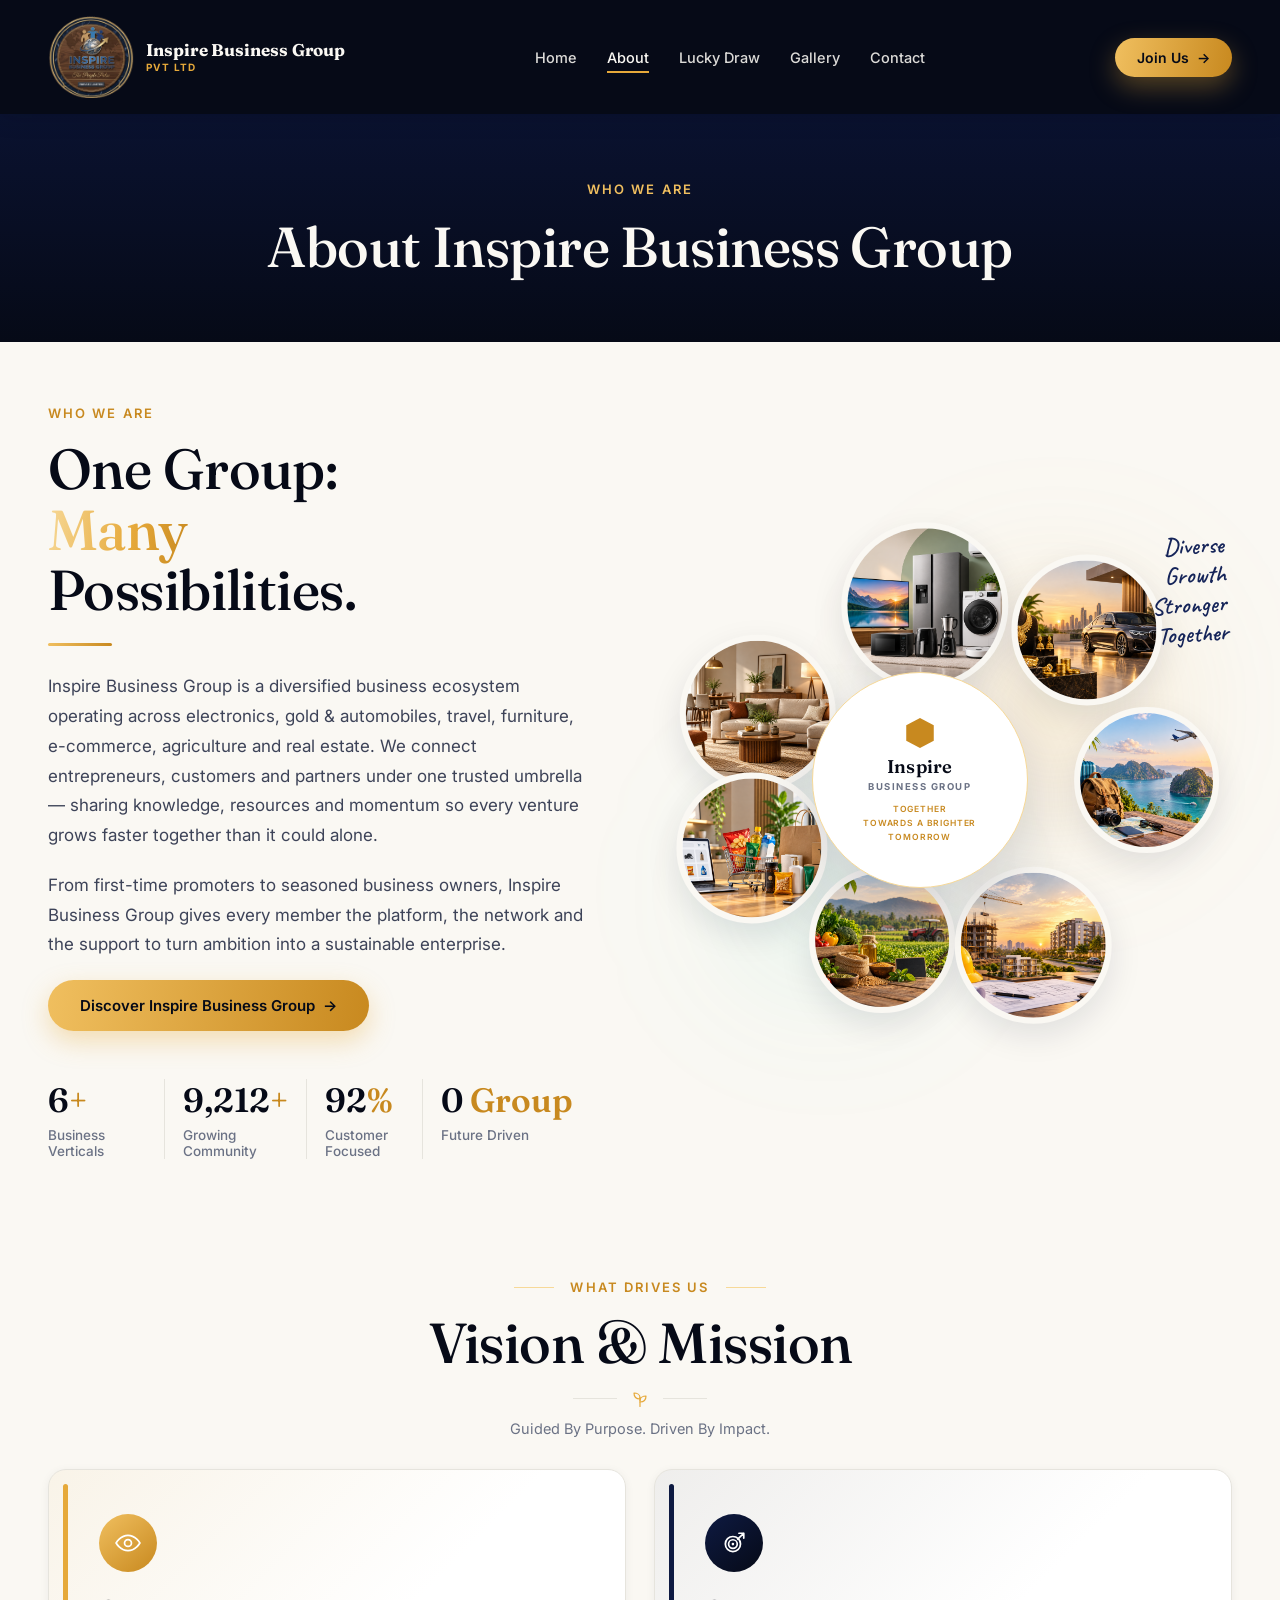
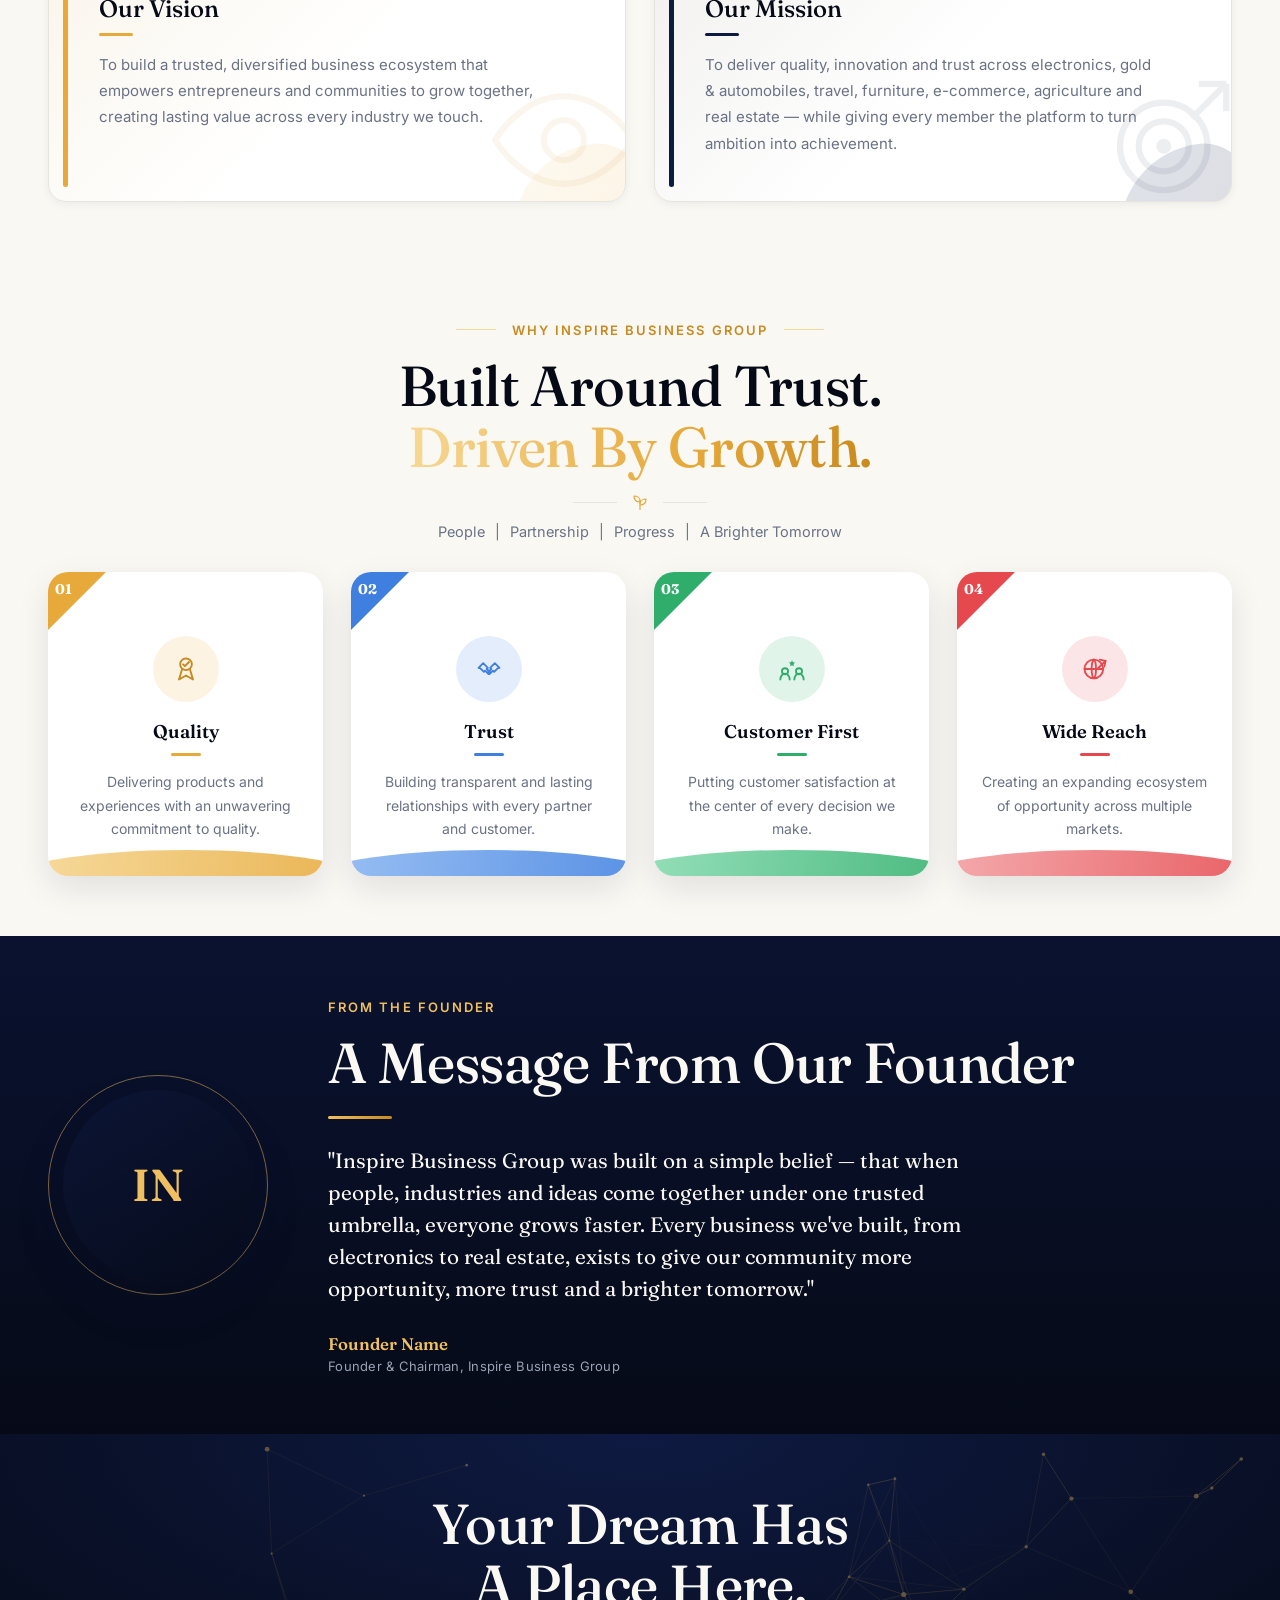
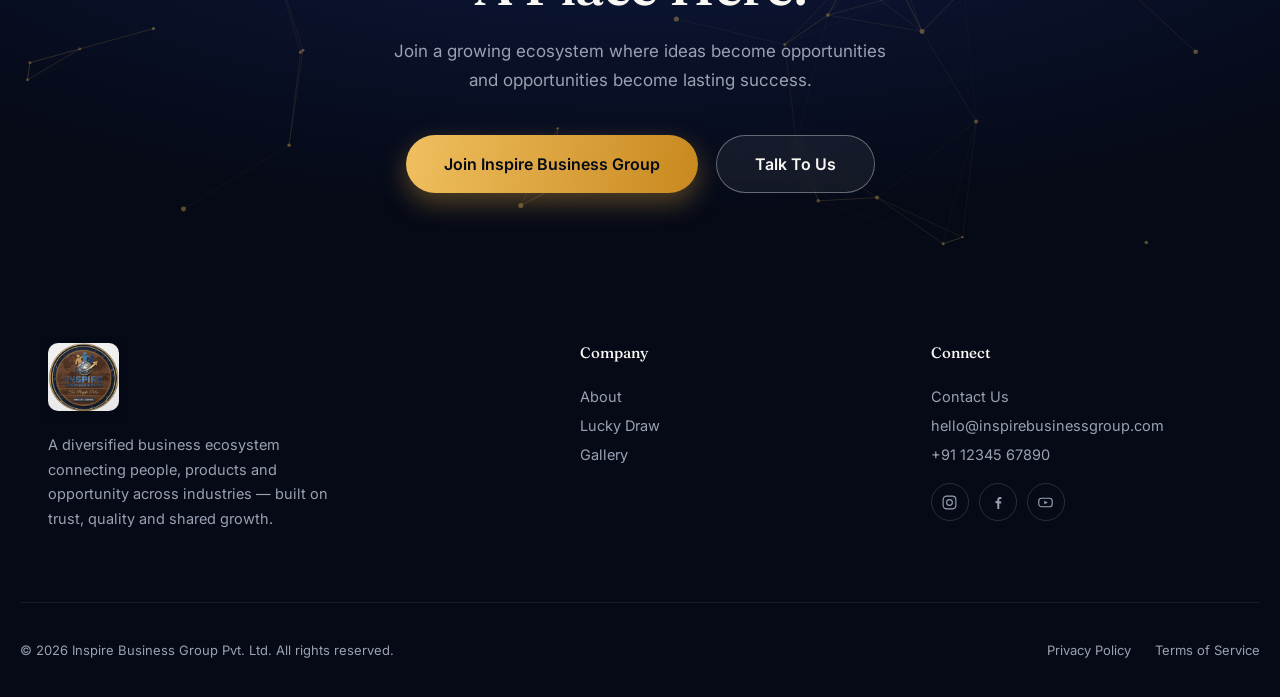
==== commit f2309465: "yes" ====
--- a/about.html
+++ b/about.html
@@ -9,7 +9,7 @@
 <link rel="preconnect" href="https://fonts.gstatic.com" crossorigin>
 <link href="https://fonts.googleapis.com/css2?family=Fraunces:opsz,wght@9..144,300;9..144,400;9..144,500;9..144,600;9..144,700&family=Inter:wght@300;400;500;600;700;800&family=Caveat:wght@600;700&display=swap" rel="stylesheet">
 <link rel="stylesheet" href="css/style.css?v=13" />
-<link rel="icon" href="data:image/svg+xml,%3Csvg xmlns='http://www.w3.org/2000/svg' viewBox='0 0 100 100'%3E%3Cpolygon points='50,3 93,26 93,74 50,97 7,74 7,26' fill='%230F1B45'/%3E%3Cpolygon points='50,18 79,33 79,67 50,82 21,67 21,33' fill='none' stroke='%23E8A93B' stroke-width='4'/%3E%3C/svg%3E">
+<link rel="icon" type="image/png" href="images/logo.png">
 </head>
 <body>
 
@@ -17,7 +17,7 @@
 <header class="nav" id="nav">
   <div class="nav__inner container">
     <a href="index.html" class="nav__logo" aria-label="Inspire Business Group Home">
-      <img src="images/logo.png" alt="Inspire Business Group Pvt Ltd" class="nav__logo-img" />
+      <img src="images/logo-transparent.png" alt="Inspire Business Group Pvt Ltd" class="nav__logo-img" />
       <span class="nav__wordmark">
         <span class="nav__wordmark-main">Inspire Business Group</span>
         <span class="nav__wordmark-sub">Pvt Ltd</span>
--- a/css/style.css
+++ b/css/style.css
@@ -170,8 +170,9 @@
 .nav.is-scrolled .nav__wordmark-main{color:var(--navy-900);font-size:15.5px;}
 .hex-mark{width:30px;height:30px;color:var(--navy-800);}
 .hex-mark svg{width:100%;height:100%;fill:currentColor;}
-.nav__logo-img{height:64px;width:auto;border-radius:9px;box-shadow:0 2px 8px rgba(0,0,0,.18);transition:height .35s var(--ease);}
-.nav.is-scrolled .nav__logo-img{height:54px;}
+.nav__logo-img{height:82px;width:auto;border-radius:9px;box-shadow:0 2px 8px rgba(0,0,0,.18);transition:height .35s var(--ease);}
+.nav.is-scrolled .nav__logo-img{height:66px;}
+.nav .nav__logo-img{border-radius:0;box-shadow:none;}
 .nav__logo-img--footer{height:68px;border-radius:10px;}
 
 .nav__links{display:flex;align-items:center;gap:30px;}
@@ -225,15 +226,15 @@
 }
 @media(max-width:600px){
   .nav__logo{gap:9px;}
-  .nav__logo-img{height:42px;}
-  .nav.is-scrolled .nav__logo-img{height:38px;}
+  .nav__logo-img{height:50px;}
+  .nav.is-scrolled .nav__logo-img{height:44px;}
   .nav__wordmark-main{font-size:15.5px;}
   .nav.is-scrolled .nav__wordmark-main{font-size:15.5px;}
   .nav__wordmark-sub{font-size:10px;letter-spacing:.09em;margin-top:1px;}
 }
 @media(max-width:340px){
   .nav__logo{gap:7px;}
-  .nav__logo-img{height:36px;}
+  .nav__logo-img{height:42px;}
   .nav__wordmark-main{font-size:13px;}
   .nav.is-scrolled .nav__wordmark-main{font-size:13px;}
   .nav__wordmark-sub{font-size:8.5px;}
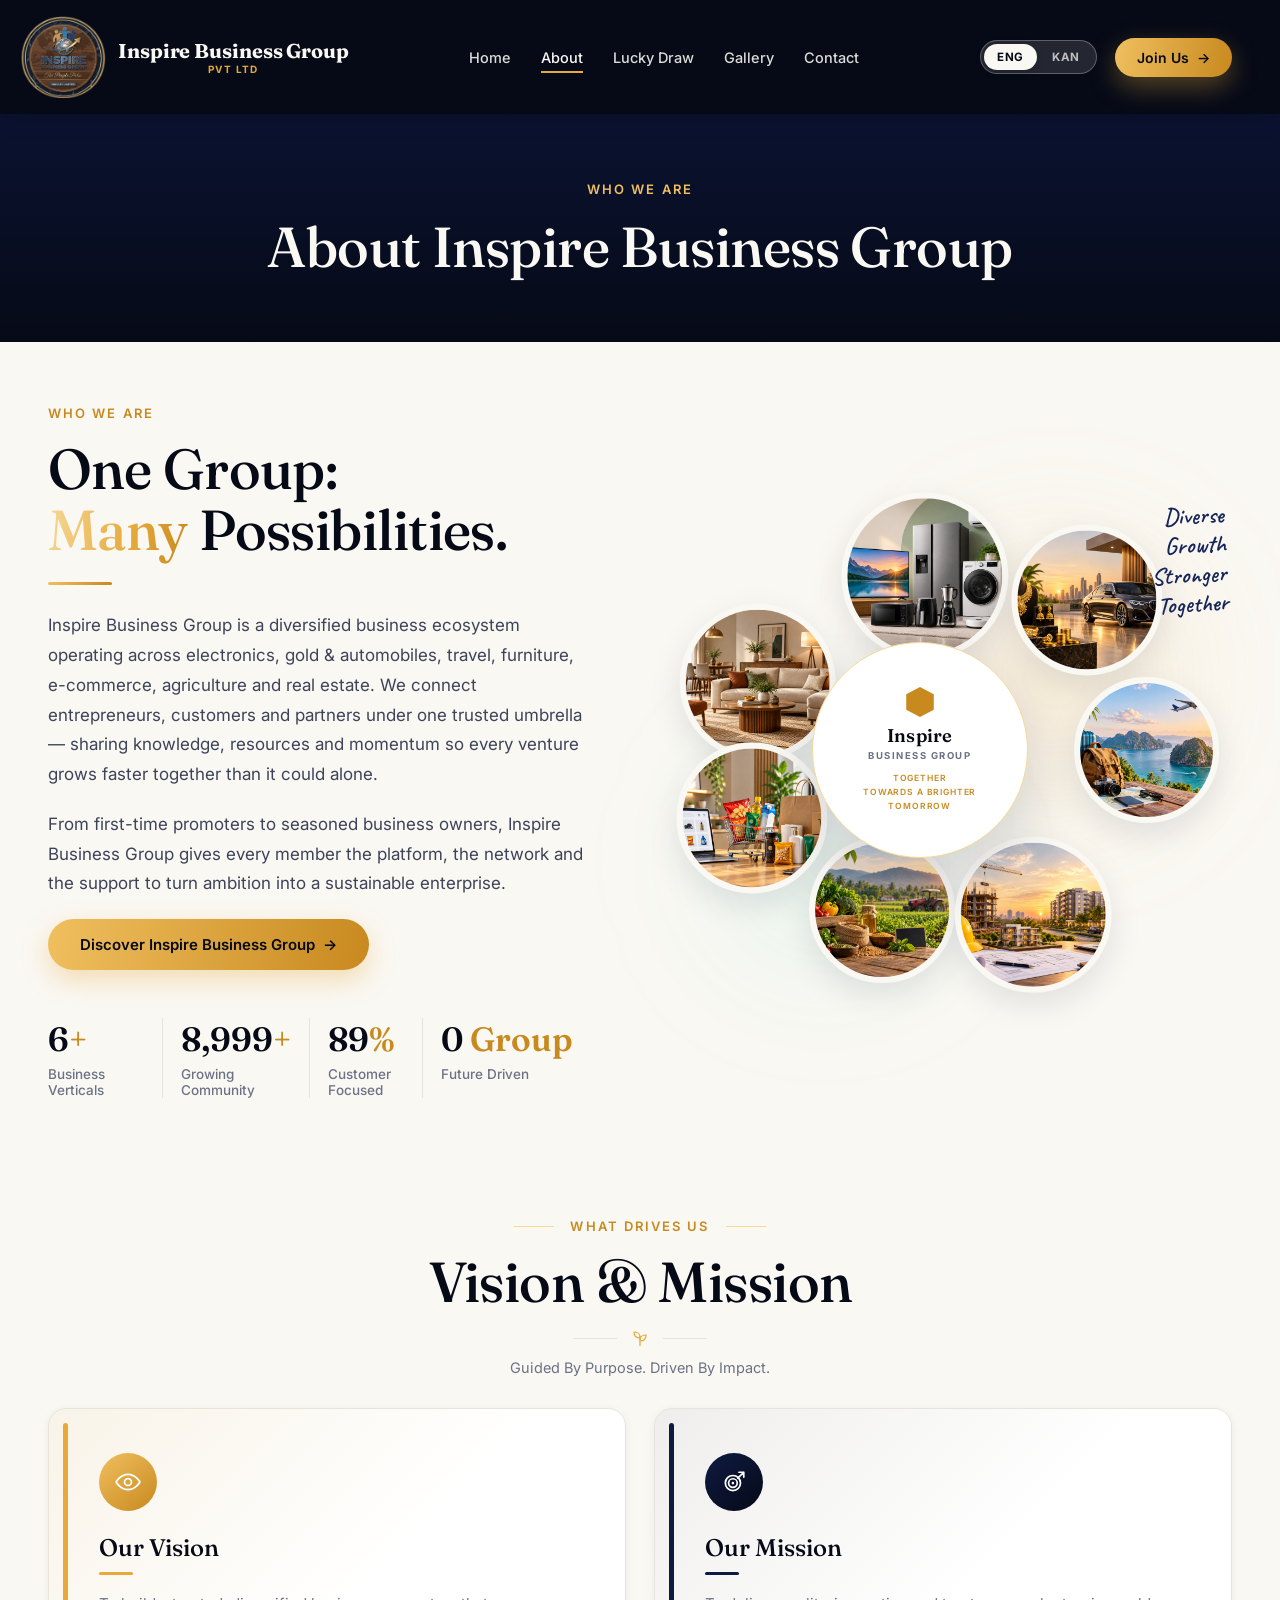
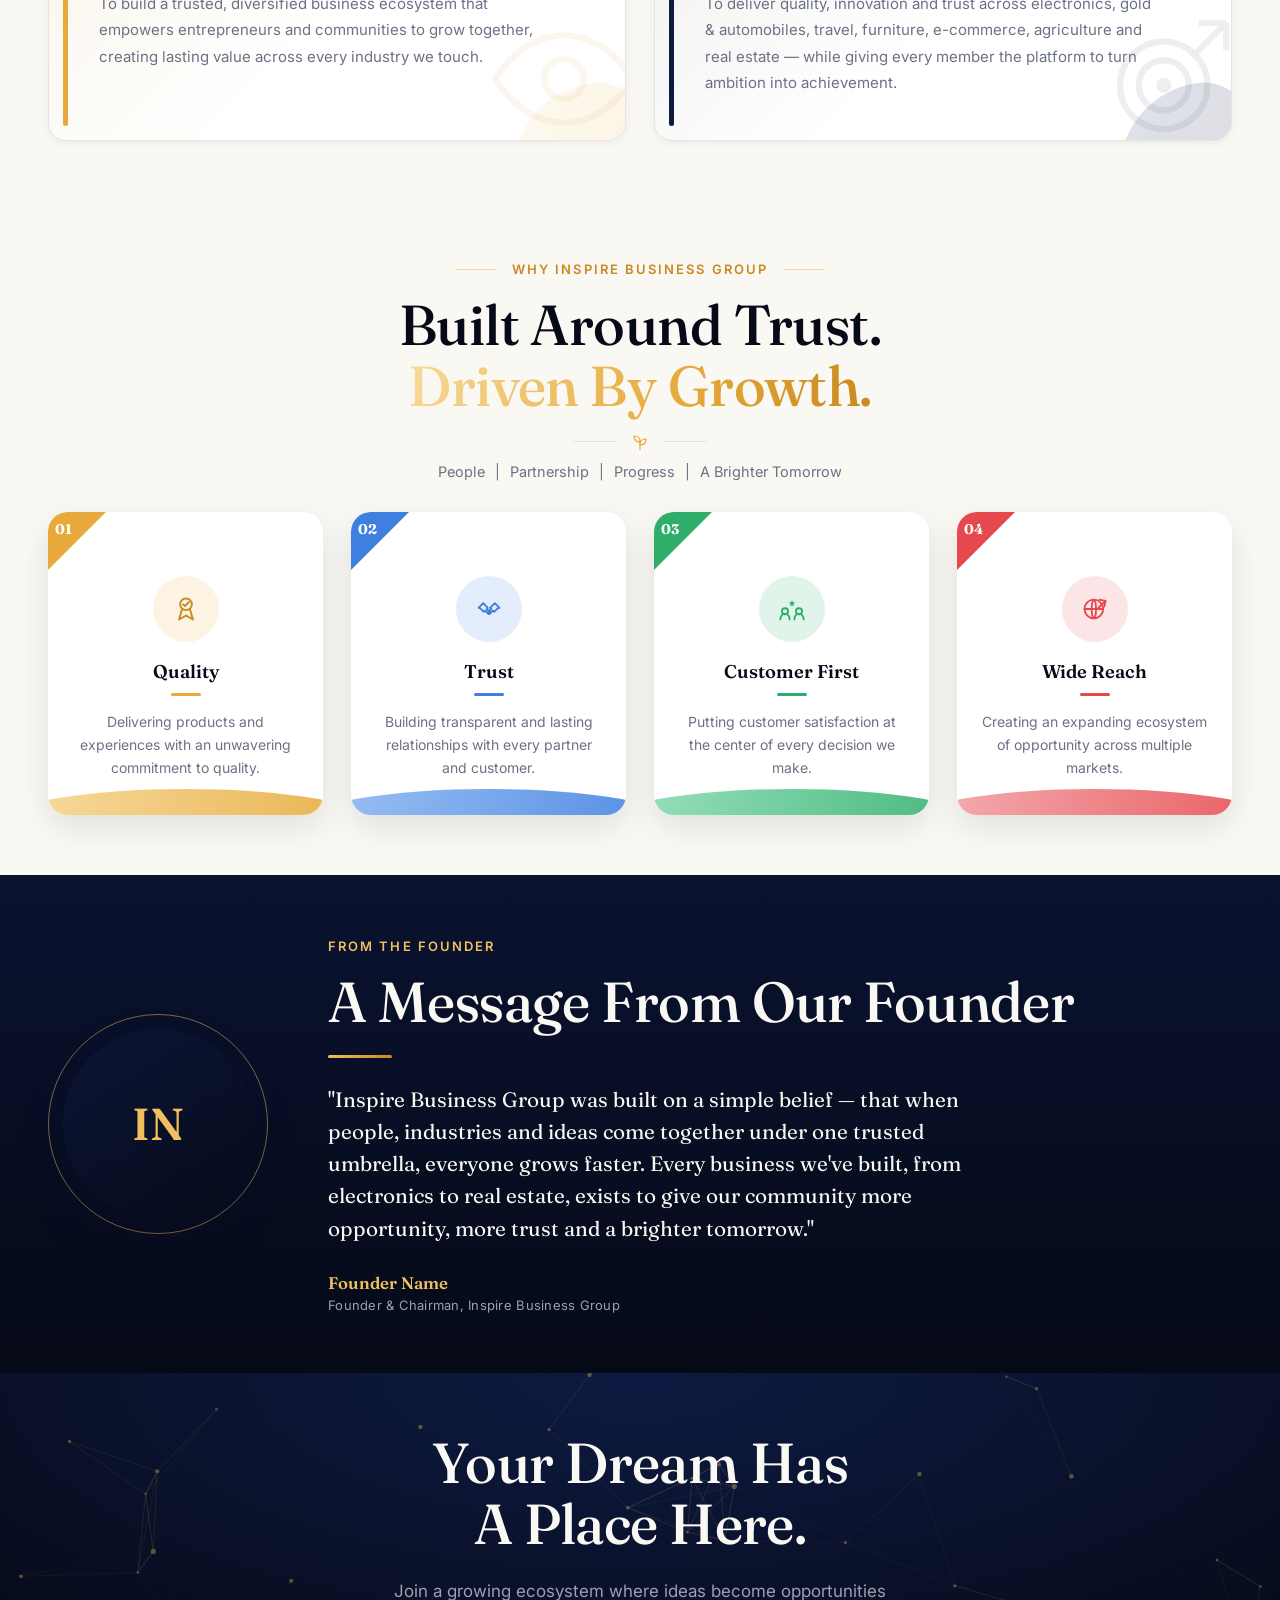
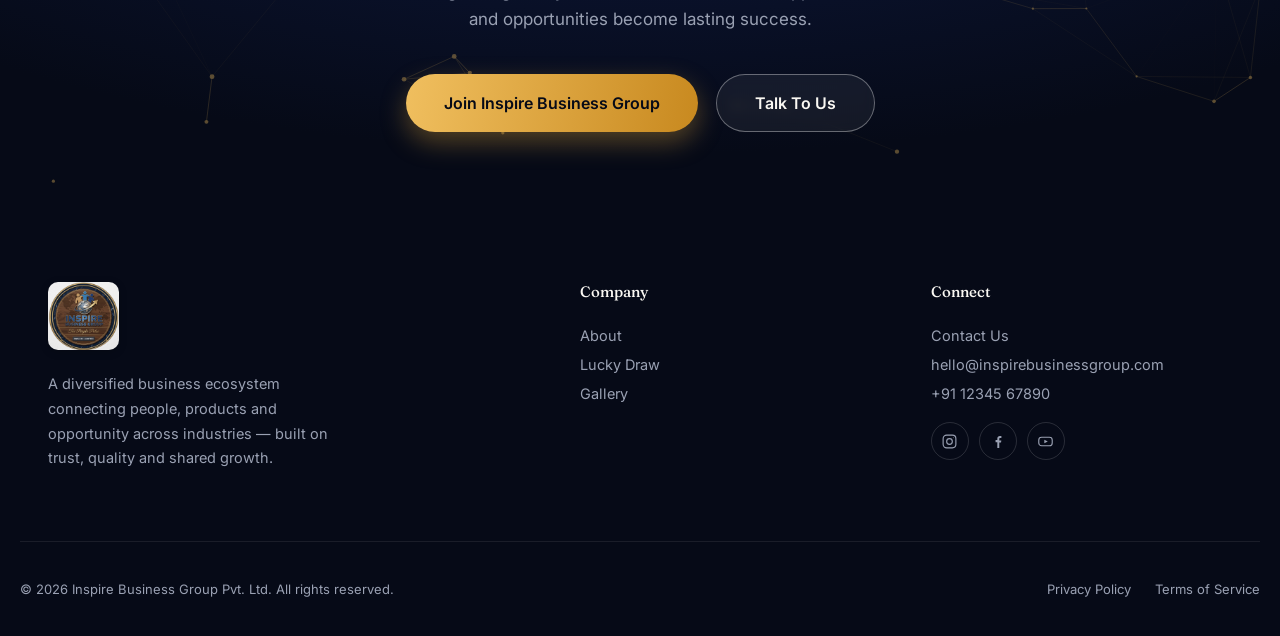
==== commit 01024d85: "yes" ====
--- a/about.html
+++ b/about.html
@@ -8,21 +8,24 @@
 <link rel="preconnect" href="https://fonts.googleapis.com">
 <link rel="preconnect" href="https://fonts.gstatic.com" crossorigin>
 <link href="https://fonts.googleapis.com/css2?family=Fraunces:opsz,wght@9..144,300;9..144,400;9..144,500;9..144,600;9..144,700&family=Inter:wght@300;400;500;600;700;800&family=Caveat:wght@600;700&display=swap" rel="stylesheet">
-<link rel="stylesheet" href="css/style.css?v=13" />
+<link rel="stylesheet" href="css/style.css?v=17" />
 <link rel="icon" type="image/png" href="images/logo.png">
+<script src="js/translate.js?v=1"></script>
 </head>
 <body>
 
 <!-- ================= NAVBAR ================= -->
 <header class="nav" id="nav">
   <div class="nav__inner container">
-    <a href="index.html" class="nav__logo" aria-label="Inspire Business Group Home">
-      <img src="images/logo-transparent.png" alt="Inspire Business Group Pvt Ltd" class="nav__logo-img" />
-      <span class="nav__wordmark">
+    <div class="nav__brand">
+      <a href="index.html" class="nav__logo" aria-label="Inspire Business Group Home">
+        <img src="images/logo-transparent.png" alt="Inspire Business Group Pvt Ltd" class="nav__logo-img" />
+      </a>
+      <a href="index.html" class="nav__wordmark" aria-label="Inspire Business Group Home">
         <span class="nav__wordmark-main">Inspire Business Group</span>
         <span class="nav__wordmark-sub">Pvt Ltd</span>
-      </span>
-    </a>
+      </a>
+    </div>
 
     <nav class="nav__links" id="navLinks">
       <a href="index.html" class="nav__link">Home</a>
@@ -33,6 +36,10 @@
     </nav>
 
     <div class="nav__actions">
+      <div class="lang-toggle" role="group" aria-label="Select language">
+        <button type="button" class="lang-toggle__btn is-active notranslate" data-lang="en" aria-pressed="true">ENG</button>
+        <button type="button" class="lang-toggle__btn notranslate" data-lang="kn" aria-pressed="false">KAN</button>
+      </div>
       <a href="contact.html" class="btn btn--gold btn--sm">Join Us <span>→</span></a>
       <button class="nav__burger" id="navBurger" aria-label="Toggle menu" aria-expanded="false">
         <span></span><span></span><span></span>
@@ -41,8 +48,14 @@
   </div>
 </header>
 
+<div id="google_translate_element"></div>
+
 <!-- Mobile menu panel -->
 <div class="mobile-menu" id="mobileMenu">
+  <div class="lang-toggle mobile-menu__lang" role="group" aria-label="Select language">
+    <button type="button" class="lang-toggle__btn is-active notranslate" data-lang="en" aria-pressed="true">ENG</button>
+    <button type="button" class="lang-toggle__btn notranslate" data-lang="kn" aria-pressed="false">KAN</button>
+  </div>
   <a href="index.html" class="mobile-menu__link">Home</a>
   <a href="about.html" class="mobile-menu__link">About</a>
   <a href="lucky-draw.html" class="mobile-menu__link">Lucky Draw</a>
@@ -66,7 +79,7 @@
     <div class="container intro__grid">
       <div class="intro__content reveal">
         <p class="eyebrow">Who We Are</p>
-        <h2 class="display-heading">One Group:<br><span class="text-gold">Many</span><br>Possibilities.</h2>
+        <h2 class="display-heading">One Group:<br><span class="text-gold">Many</span> Possibilities.</h2>
         <span class="intro__rule" aria-hidden="true"></span>
 
         <p class="intro__text">Inspire Business Group is a diversified business ecosystem operating across electronics, gold &amp; automobiles, travel, furniture, e-commerce, agriculture and real estate. We connect entrepreneurs, customers and partners under one trusted umbrella — sharing knowledge, resources and momentum so every venture grows faster together than it could alone.</p>
@@ -316,5 +329,6 @@
 </footer>
 
 <script src="js/main.js?v=4"></script>
+<script src="https://translate.google.com/translate_a/element.js?cb=googleTranslateElementInit" async></script>
 </body>
 </html>
--- a/css/style.css
+++ b/css/style.css
@@ -142,6 +142,7 @@
   background:var(--navy-900);
   box-shadow:0 4px 20px rgba(6,10,23,.18);
   transition:padding .35s var(--ease), background .35s var(--ease), box-shadow .35s var(--ease);
+  overflow-anchor:none;
 }
 .nav.is-scrolled{
   padding:10px 0;
@@ -150,11 +151,13 @@
   box-shadow:0 4px 24px rgba(10,18,48,.1);
 }
 .nav__inner{display:flex;align-items:center;justify-content:space-between;gap:24px;}
+.nav .nav__inner{padding-left:0;}
+.nav__brand{display:flex;align-items:center;gap:12px;}
 .nav__logo{display:flex;align-items:center;gap:12px;}
 .nav__wordmark{display:flex;flex-direction:column;line-height:1.15;}
 .nav__wordmark-main{
   font-family:var(--ff-display);
-  font-size:17px;font-weight:700;
+  font-size:20px;font-weight:700;
   letter-spacing:-.005em;
   color:var(--off-white);
   white-space:nowrap;
@@ -166,8 +169,9 @@
   letter-spacing:.14em;text-transform:uppercase;
   color:var(--gold-500);
   margin-top:2px;
-}
-.nav.is-scrolled .nav__wordmark-main{color:var(--navy-900);font-size:15.5px;}
+  text-align:center;
+}
+.nav.is-scrolled .nav__wordmark-main{color:var(--navy-900);}
 .hex-mark{width:30px;height:30px;color:var(--navy-800);}
 .hex-mark svg{width:100%;height:100%;fill:currentColor;}
 .nav__logo-img{height:82px;width:auto;border-radius:9px;box-shadow:0 2px 8px rgba(0,0,0,.18);transition:height .35s var(--ease);}
@@ -199,12 +203,56 @@
 .nav__link.is-active::after{width:100%;}
 
 .nav__actions{display:flex;align-items:center;gap:18px;}
-.nav__burger{display:none;flex-direction:column;justify-content:center;gap:5px;width:26px;height:20px;z-index:210;}
-.nav__burger span{display:block;height:2px;width:100%;background:var(--off-white);transition:all .35s var(--ease);}
+.nav__burger{display:none;flex-direction:column;justify-content:center;gap:7px;width:34px;height:26px;z-index:210;}
+.nav__burger span{display:block;height:2.5px;width:100%;border-radius:2px;background:var(--off-white);transition:all .35s var(--ease);}
 .nav.is-scrolled .nav__burger span{background:var(--navy-900);}
-.nav__burger.is-open span:nth-child(1){transform:translateY(7px) rotate(45deg);}
+.nav__burger.is-open span:nth-child(1){transform:translateY(9.5px) rotate(45deg);}
 .nav__burger.is-open span:nth-child(2){opacity:0;}
-.nav__burger.is-open span:nth-child(3){transform:translateY(-7px) rotate(-45deg);}
+.nav__burger.is-open span:nth-child(3){transform:translateY(-9.5px) rotate(-45deg);}
+
+/* ============ LANGUAGE TOGGLE (Google Translate) ============ */
+#google_translate_element,
+.goog-te-banner-frame.skiptranslate,
+.goog-te-gadget-icon,
+body > .skiptranslate{display:none !important;}
+body{top:0 !important;}
+.goog-text-highlight{background:none !important;box-shadow:none !important;}
+
+.lang-toggle{
+  display:flex;align-items:center;gap:2px;
+  padding:3px;
+  border-radius:999px;
+  background:rgba(250,248,243,.12);
+  border:1px solid rgba(250,248,243,.28);
+  transition:background .35s var(--ease), border-color .35s var(--ease);
+}
+.nav.is-scrolled .lang-toggle{
+  background:rgba(12,20,50,.06);
+  border-color:rgba(12,20,50,.14);
+}
+.lang-toggle__btn{
+  padding:6px 13px;
+  border-radius:999px;
+  font-size:11.5px;font-weight:700;letter-spacing:.06em;
+  color:var(--off-white);
+  opacity:.72;
+  transition:background .3s var(--ease), color .3s var(--ease), opacity .3s var(--ease), box-shadow .3s var(--ease);
+}
+.nav.is-scrolled .lang-toggle__btn{color:var(--navy-800);}
+.lang-toggle__btn:hover{opacity:1;}
+.lang-toggle__btn.is-active{
+  background:var(--off-white);
+  color:var(--navy-900);
+  opacity:1;
+  box-shadow:0 2px 8px rgba(6,10,23,.18);
+}
+.nav.is-scrolled .lang-toggle__btn.is-active{
+  background:var(--navy-900);
+  color:var(--off-white);
+}
+@media(max-width:340px){
+  .lang-toggle__btn{padding:5px 10px;font-size:10.5px;}
+}
 
 .mobile-menu{
   position:fixed;inset:0;
@@ -219,28 +267,37 @@
 .mobile-menu.is-open{transform:translateY(0);opacity:1;pointer-events:auto;}
 .mobile-menu__link{font-family:var(--ff-display);font-size:26px;color:var(--off-white);}
 .mobile-menu__cta{margin-top:16px;}
+.mobile-menu__lang{margin-bottom:6px;}
 
 @media(max-width:900px){
   .nav__links{display:none;}
   .nav__burger{display:flex;}
+  .nav__actions .lang-toggle{display:none;}
 }
 @media(max-width:600px){
-  .nav__logo{gap:9px;}
-  .nav__logo-img{height:50px;}
-  .nav.is-scrolled .nav__logo-img{height:44px;}
-  .nav__wordmark-main{font-size:15.5px;}
-  .nav.is-scrolled .nav__wordmark-main{font-size:15.5px;}
-  .nav__wordmark-sub{font-size:10px;letter-spacing:.09em;margin-top:1px;}
+  .nav{padding:6px 0;}
+  .nav.is-scrolled{padding:6px 0;}
+  .nav__inner{display:grid;grid-template-columns:auto 1fr auto;column-gap:8px;align-items:center;}
+  .nav__brand{display:contents;}
+  .nav__logo{margin-left:10px;}
+  .nav__logo-img{height:68px;}
+  .nav.is-scrolled .nav__logo-img{height:60px;}
+  .nav__wordmark{
+    margin-left:0;min-width:0;
+    align-items:center;text-align:center;
+  }
+  .nav__wordmark-main{font-size:18px;white-space:nowrap;}
+  .nav__wordmark-sub{font-size:11px;letter-spacing:.08em;margin-top:2px;}
+  .nav__actions .btn{display:none;}
 }
 @media(max-width:340px){
+  .nav{padding:5px 0;}
+  .nav.is-scrolled{padding:5px 0;}
+  .nav__inner{column-gap:6px;}
   .nav__logo{gap:7px;}
-  .nav__logo-img{height:42px;}
-  .nav__wordmark-main{font-size:13px;}
-  .nav.is-scrolled .nav__wordmark-main{font-size:13px;}
-  .nav__wordmark-sub{font-size:8.5px;}
-}
-@media(max-width:480px){
-  .nav__actions .btn{display:none;}
+  .nav__logo-img{height:52px;}
+  .nav__wordmark-main{font-size:16px;}
+  .nav__wordmark-sub{font-size:12px;}
 }
 
 /* ============ PAGE BANNER (subpages) ============ */
@@ -299,7 +356,7 @@
 .hero__sub{
   font-size:14.5px;
   line-height:1.65;
-  color:var(--gray-400);
+  color:var(--off-white);
   max-width:400px;
   margin:0 0 22px;
 }
@@ -314,7 +371,7 @@
 }
 .hero__stat span{
   font-size:11px;font-weight:700;letter-spacing:.04em;text-transform:uppercase;
-  line-height:1.35;color:rgba(255,255,255,.7);
+  line-height:1.35;color:#fff;
 }
 
 .hero__tagline{
@@ -322,7 +379,7 @@
   font-size:12px;font-weight:600;
   letter-spacing:.16em;
   text-transform:uppercase;
-  color:rgba(255,255,255,.5);
+  color:rgb(255, 255, 255);
   margin:26px 0 0;
 }
 .hero__tagline-dash{color:rgba(255,255,255,.5);margin:0 8px;}
@@ -383,7 +440,9 @@
 .hero__slide:hover .hero__slide-img{transform:scale(1.08);}
 .hero__slide::after{
   content:'';position:absolute;inset:0;z-index:-1;
-  background:linear-gradient(180deg, rgba(6,10,23,.8) 0%, rgba(6,10,23,.15) 34%, rgba(6,10,23,.1) 58%, rgba(6,10,23,.9) 100%);
+  background:
+    linear-gradient(90deg, rgba(6,10,23,.78) 0%, rgba(6,10,23,.4) 40%, rgba(6,10,23,.08) 68%, rgba(6,10,23,0) 100%),
+    linear-gradient(180deg, rgba(6,10,23,.85) 0%, rgba(6,10,23,.4) 34%, rgba(6,10,23,.35) 58%, rgba(6,10,23,.92) 100%);
 }
 .hero__slide[data-accent="orange"]{--accent:#e0763f;}
 .hero__slide[data-accent="gold"]{--accent:#e6a93a;}
@@ -414,11 +473,13 @@
   max-width:200px;
 }
 .hero__slide-more{
+  position:relative;z-index:3;
   display:inline-flex;
   align-items:center;
   gap:7px;
   font-size:11.5px;font-weight:700;
   color:#fff;
+  padding:4px 0;
   transition:gap .3s var(--ease);
 }
 .hero__slide-more-icon{
@@ -465,11 +526,21 @@
   .hero__caption{display:none;}
 }
 @media(max-width:640px){
-  .hero__stats{gap:16px;}
+  .hero__panel{padding:24px 20px 26px;}
+  .hero__headline{font-size:1.5rem;margin-bottom:8px;}
+  .hero__sub{margin-bottom:12px;}
+  .hero__ctas{flex-wrap:nowrap;gap:10px;margin-bottom:14px;}
+  .hero__ctas .btn{padding:12px 16px;font-size:12.5px;white-space:nowrap;gap:6px;}
+  .hero__stats{flex-wrap:nowrap;gap:8px;}
+  .hero__stat{gap:6px;}
+  .hero__stat svg{width:18px;height:18px;}
+  .hero__stat span{font-size:9px;line-height:1.25;white-space:nowrap;}
+  .hero__showcase{min-height:26vh;}
+  .hero__track{min-height:26vh;}
   .hero__slide,
   .hero__slide:not(:first-child){
     flex-basis:78%;
-    padding:110px 14px 26px 30px;
+    padding:90px 14px 22px 30px;
     margin-left:0;
     clip-path:polygon(26px 0%, 100% 0%, 100% 100%, 0% 100%, 0% 78%, 26px 56%);
     filter:none;
@@ -593,7 +664,7 @@
 .biz-card:hover .biz-card__img{transform:scale(1.08);}
 .biz-card::after{
   content:'';position:absolute;inset:0;z-index:-1;
-  background:linear-gradient(180deg, rgba(6,10,23,.78) 0%, rgba(6,10,23,.12) 36%, rgba(6,10,23,.1) 58%, rgba(6,10,23,.92) 100%);
+  background:linear-gradient(180deg, rgba(6,10,23,.85) 0%, rgba(6,10,23,.55) 40%, rgba(6,10,23,.4) 60%, rgba(6,10,23,.94) 100%);
 }
 .biz-card[data-accent="orange"]{--accent:#e0763f;}
 .biz-card[data-accent="gold"]{--accent:#e6a93a;}
@@ -614,7 +685,8 @@
 .biz-card__desc{
   font-size:12.5px;
   line-height:1.55;
-  color:rgba(255,255,255,.8);
+  color:rgba(255,255,255,.92);
+  text-shadow:0 1px 3px rgba(0,0,0,.5);
   margin:0 0 14px;
 }
 .biz-card__more{
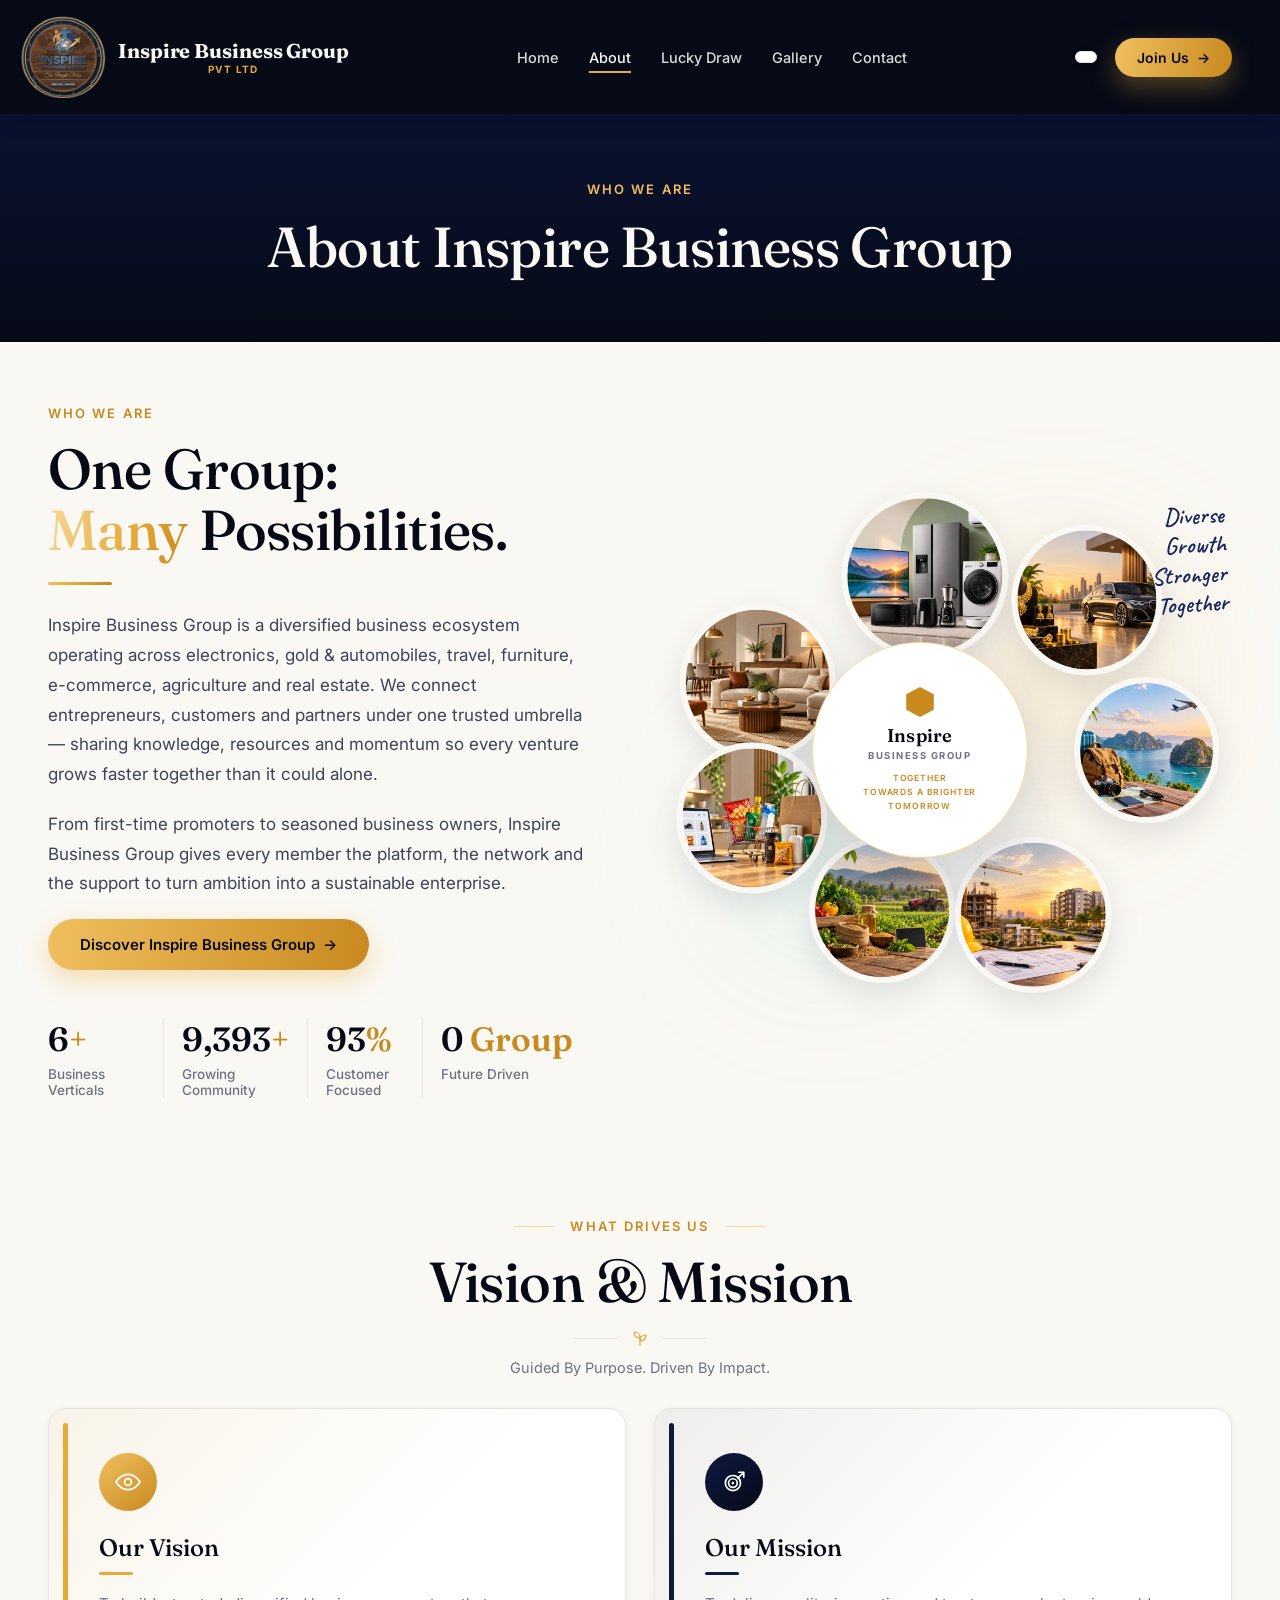
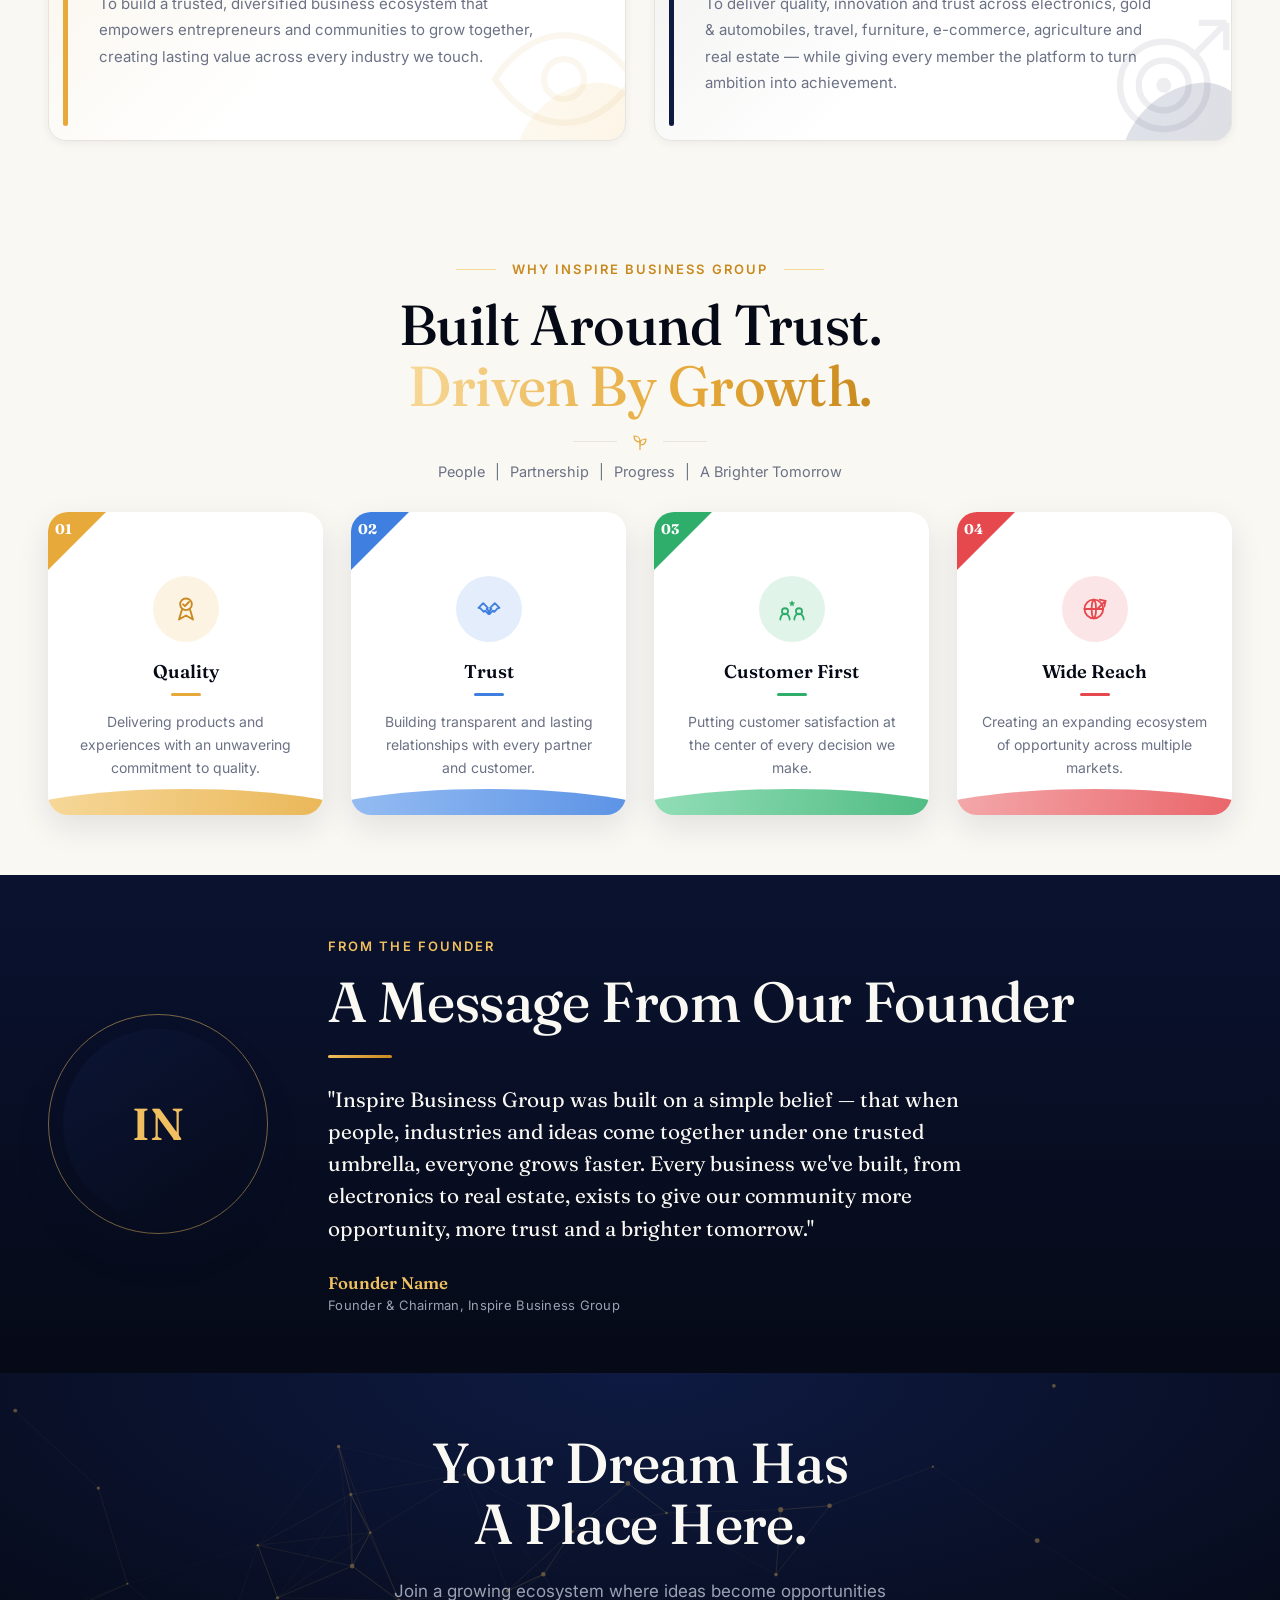
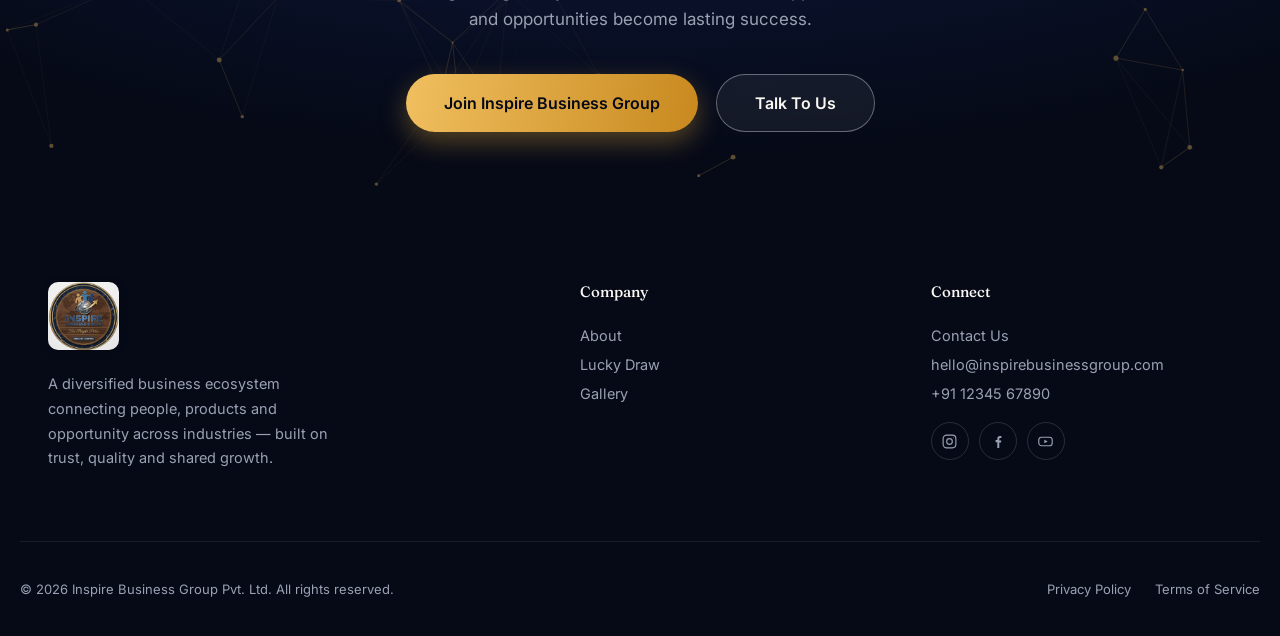
==== commit eb8c42c0: "Fix Google Translate widget: reliable dropdown, hide banner, restore classic look - Use layout: SIMP" ====
--- a/about.html
+++ b/about.html
@@ -3,14 +3,15 @@
 <head>
 <meta charset="UTF-8" />
 <meta name="viewport" content="width=device-width, initial-scale=1.0" />
+<meta name="google" content="notranslate" />
 <title>About Us — Inspire Business Group Pvt. Ltd.</title>
 <meta name="description" content="Inspire Business Group is a diversified business ecosystem operating across electronics, gold & automobiles, travel, furniture, e-commerce, agriculture and real estate." />
 <link rel="preconnect" href="https://fonts.googleapis.com">
 <link rel="preconnect" href="https://fonts.gstatic.com" crossorigin>
 <link href="https://fonts.googleapis.com/css2?family=Fraunces:opsz,wght@9..144,300;9..144,400;9..144,500;9..144,600;9..144,700&family=Inter:wght@300;400;500;600;700;800&family=Caveat:wght@600;700&display=swap" rel="stylesheet">
-<link rel="stylesheet" href="css/style.css?v=17" />
+<link rel="stylesheet" href="css/style.css?v=24" />
 <link rel="icon" type="image/png" href="images/logo.png">
-<script src="js/translate.js?v=1"></script>
+<script src="js/translate.js?v=4"></script>
 </head>
 <body>
 
@@ -36,10 +37,7 @@
     </nav>
 
     <div class="nav__actions">
-      <div class="lang-toggle" role="group" aria-label="Select language">
-        <button type="button" class="lang-toggle__btn is-active notranslate" data-lang="en" aria-pressed="true">ENG</button>
-        <button type="button" class="lang-toggle__btn notranslate" data-lang="kn" aria-pressed="false">KAN</button>
-      </div>
+      <div id="google_translate_element" class="nav__translate nav__translate--desktop"></div>
       <a href="contact.html" class="btn btn--gold btn--sm">Join Us <span>→</span></a>
       <button class="nav__burger" id="navBurger" aria-label="Toggle menu" aria-expanded="false">
         <span></span><span></span><span></span>
@@ -48,14 +46,10 @@
   </div>
 </header>
 
-<div id="google_translate_element"></div>
+<div id="translateMobileSlot" class="nav__translate nav__translate--mobile"></div>
 
 <!-- Mobile menu panel -->
 <div class="mobile-menu" id="mobileMenu">
-  <div class="lang-toggle mobile-menu__lang" role="group" aria-label="Select language">
-    <button type="button" class="lang-toggle__btn is-active notranslate" data-lang="en" aria-pressed="true">ENG</button>
-    <button type="button" class="lang-toggle__btn notranslate" data-lang="kn" aria-pressed="false">KAN</button>
-  </div>
   <a href="index.html" class="mobile-menu__link">Home</a>
   <a href="about.html" class="mobile-menu__link">About</a>
   <a href="lucky-draw.html" class="mobile-menu__link">Lucky Draw</a>
--- a/css/style.css
+++ b/css/style.css
@@ -211,48 +211,92 @@
 .nav__burger.is-open span:nth-child(3){transform:translateY(-9.5px) rotate(-45deg);}
 
 /* ============ LANGUAGE TOGGLE (Google Translate) ============ */
-#google_translate_element,
-.goog-te-banner-frame.skiptranslate,
-.goog-te-gadget-icon,
-body > .skiptranslate{display:none !important;}
-body{top:0 !important;}
+/* Google's native "G  Select Language ▾" widget (layout: SIMPLE in
+   translate.js), just boxed in a white pill. Deliberately does NOT
+   override the gadget's own icon/text/separator/arrow colors or fonts —
+   that native styling (colorful G logo, blue link text, gray arrow) is
+   exactly the intended look, and overriding font-size on it breaks the
+   inline pixel offsets Google computes for that icon/arrow at its default
+   size.
+   Two separate widget instances exist (translate.js inits both):
+   - .nav__translate--desktop lives inside .nav__actions, in normal flow.
+   - .nav__translate--mobile lives OUTSIDE <header class="nav"> as a sibling
+     in <body>, deliberately NOT nested inside the header. .nav.is-scrolled
+     applies backdrop-filter, and any ancestor with backdrop-filter/filter/
+     transform becomes the containing block for position:fixed descendants —
+     nesting the fixed mobile pill inside <header> made it jump/clip to the
+     navbar as soon as the page was scrolled. Keeping it outside means it
+     always stays fixed to the viewport, not the header. */
+.nav__translate{
+  align-items:center;
+  z-index:150;
+  background:var(--white);
+  border:1px solid var(--gray-200);
+  border-radius:6px;
+  box-shadow:var(--shadow-md);
+  cursor:pointer;
+  padding:5px 10px;
+}
+.nav__translate--desktop{display:none;}
+.nav__translate--mobile{
+  display:inline-flex;
+  position:fixed;
+  right:14px;
+  bottom:14px;
+}
+@media(min-width:901px){
+  .nav__translate--desktop{
+    display:inline-flex;
+    box-shadow:var(--shadow-sm);
+  }
+  .nav__translate--mobile{display:none;}
+}
+/* Google positions the gadget's icon/text/separator/arrow with inline
+   pixel offsets computed against a plain default font context. The rest of
+   this page sets a different ambient font-size/line-height/font-family on
+   every element by default, which throws those offsets off and makes the
+   icon/text/arrow stack vertically instead of sitting in one row. Reset
+   layout-affecting properties back to a plain baseline — but leave color
+   untouched so Google's own blue link / gray arrow still show. */
+.nav__translate .goog-te-gadget,
+.nav__translate .goog-te-gadget *{
+  position:static !important;
+  float:none !important;
+  top:auto !important;
+  left:auto !important;
+  margin:0 !important;
+  font-family:arial,sans-serif !important;
+  font-size:13px !important;
+  line-height:normal !important;
+}
+.nav__translate .goog-te-gadget-simple{
+  white-space:nowrap;
+}
+/* The page-wide `img{display:block}` reset (used elsewhere to kill the
+   default inline-image gap) turns Google's icon/spacer <img> tags into
+   block boxes, which forces each onto its own line instead of sitting
+   inline next to the text — undo it just for this widget. */
+.nav__translate .goog-te-gadget img{
+  display:inline !important;
+}
+
+/* Google's injected top banner/toolbar (logo bar, "Translated to", "Show
+   original", "Options", close button, blue bar) must never appear once a
+   language has been selected. Its class names are obfuscated build hashes
+   with no stable public API, but Google consistently gives that one frame
+   an id ending in ".container" (unlike the language-picker popup or the
+   voting/tooltip frames, which stay id-less) — target that instead so the
+   popup this same SIMPLE layout opens on click is never accidentally hidden. */
+iframe[id$=".container"],
+.goog-te-banner-frame,
+.goog-te-balloon-frame,
+.goog-tooltip,
+.goog-tooltip:hover,
+#goog-gt-tt{display:none !important;visibility:hidden !important;}
+/* Google injects an inline top/margin offset on <body> to make room for the
+   banner; force it back so the page never shifts or gains extra top space. */
+body{top:0 !important;margin-top:0 !important;}
 .goog-text-highlight{background:none !important;box-shadow:none !important;}
-
-.lang-toggle{
-  display:flex;align-items:center;gap:2px;
-  padding:3px;
-  border-radius:999px;
-  background:rgba(250,248,243,.12);
-  border:1px solid rgba(250,248,243,.28);
-  transition:background .35s var(--ease), border-color .35s var(--ease);
-}
-.nav.is-scrolled .lang-toggle{
-  background:rgba(12,20,50,.06);
-  border-color:rgba(12,20,50,.14);
-}
-.lang-toggle__btn{
-  padding:6px 13px;
-  border-radius:999px;
-  font-size:11.5px;font-weight:700;letter-spacing:.06em;
-  color:var(--off-white);
-  opacity:.72;
-  transition:background .3s var(--ease), color .3s var(--ease), opacity .3s var(--ease), box-shadow .3s var(--ease);
-}
-.nav.is-scrolled .lang-toggle__btn{color:var(--navy-800);}
-.lang-toggle__btn:hover{opacity:1;}
-.lang-toggle__btn.is-active{
-  background:var(--off-white);
-  color:var(--navy-900);
-  opacity:1;
-  box-shadow:0 2px 8px rgba(6,10,23,.18);
-}
-.nav.is-scrolled .lang-toggle__btn.is-active{
-  background:var(--navy-900);
-  color:var(--off-white);
-}
-@media(max-width:340px){
-  .lang-toggle__btn{padding:5px 10px;font-size:10.5px;}
-}
 
 .mobile-menu{
   position:fixed;inset:0;
@@ -267,12 +311,10 @@
 .mobile-menu.is-open{transform:translateY(0);opacity:1;pointer-events:auto;}
 .mobile-menu__link{font-family:var(--ff-display);font-size:26px;color:var(--off-white);}
 .mobile-menu__cta{margin-top:16px;}
-.mobile-menu__lang{margin-bottom:6px;}
 
 @media(max-width:900px){
   .nav__links{display:none;}
   .nav__burger{display:flex;}
-  .nav__actions .lang-toggle{display:none;}
 }
 @media(max-width:600px){
   .nav{padding:6px 0;}
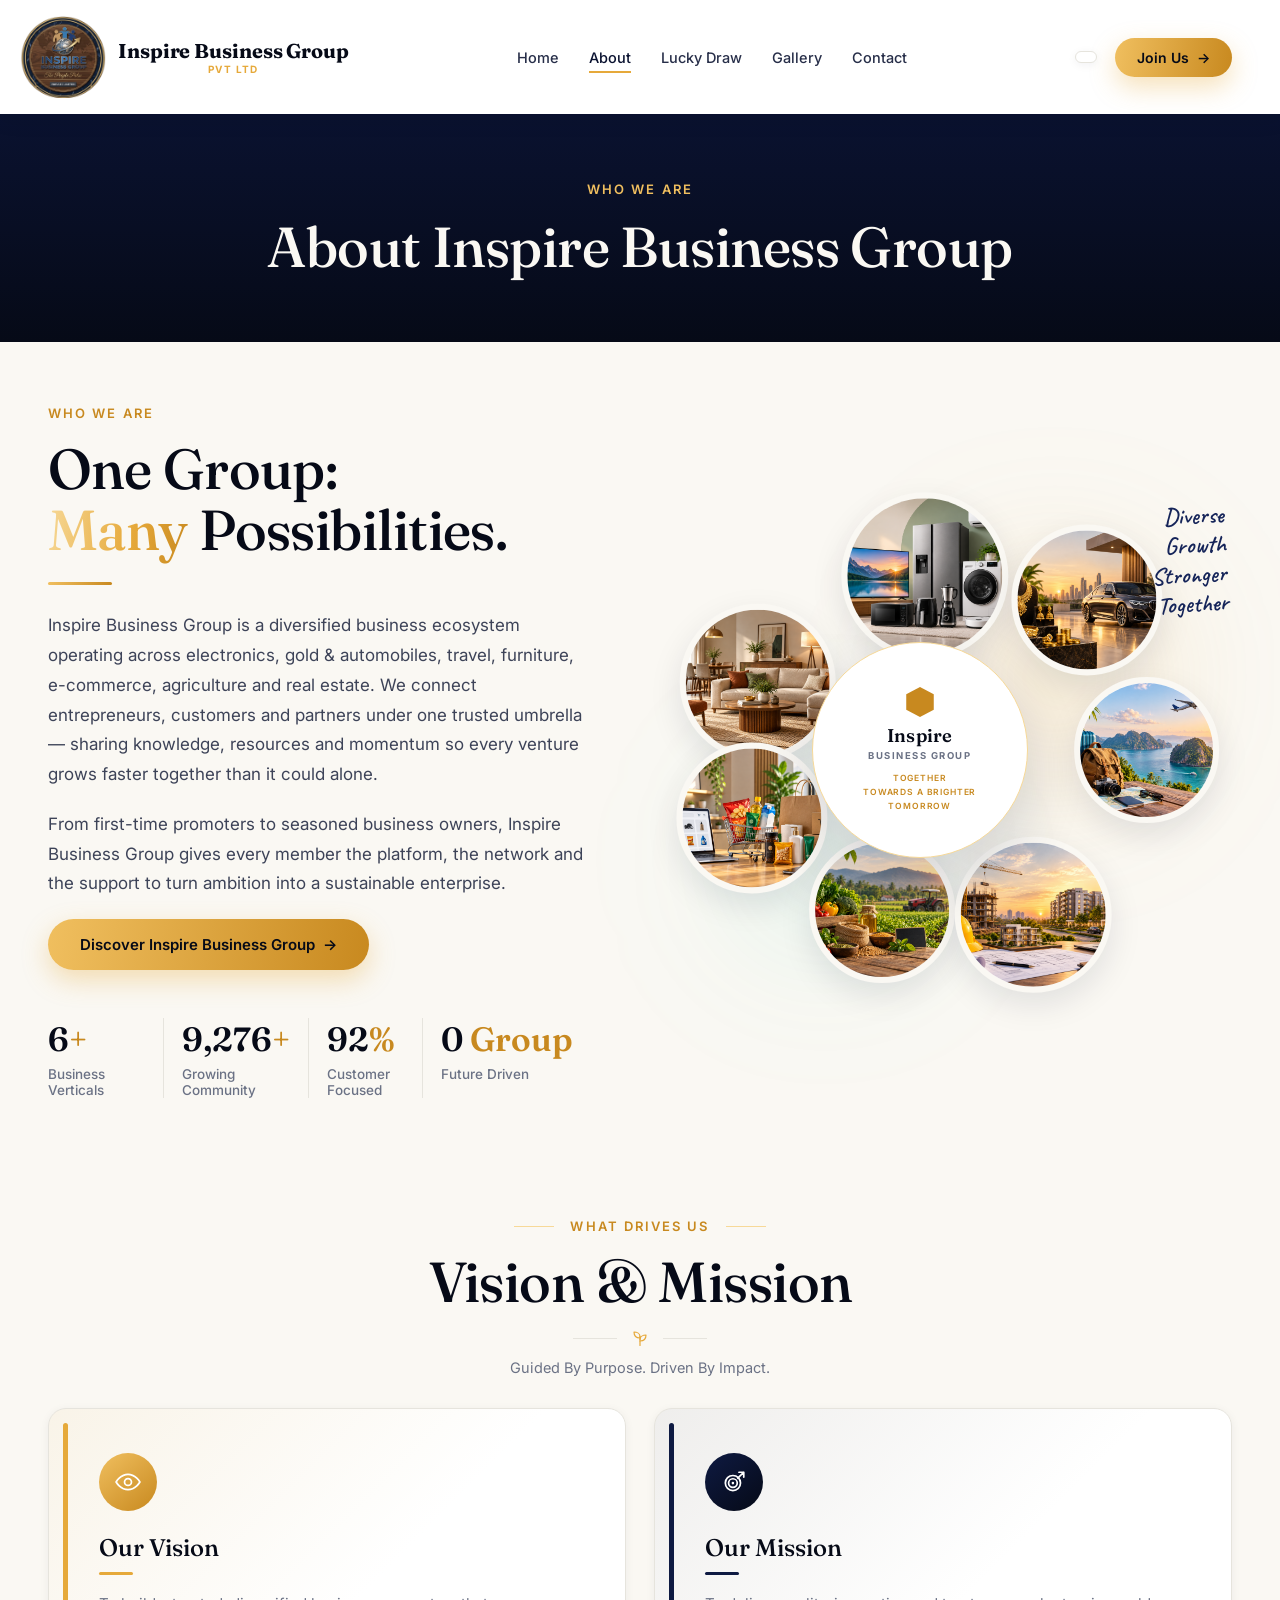
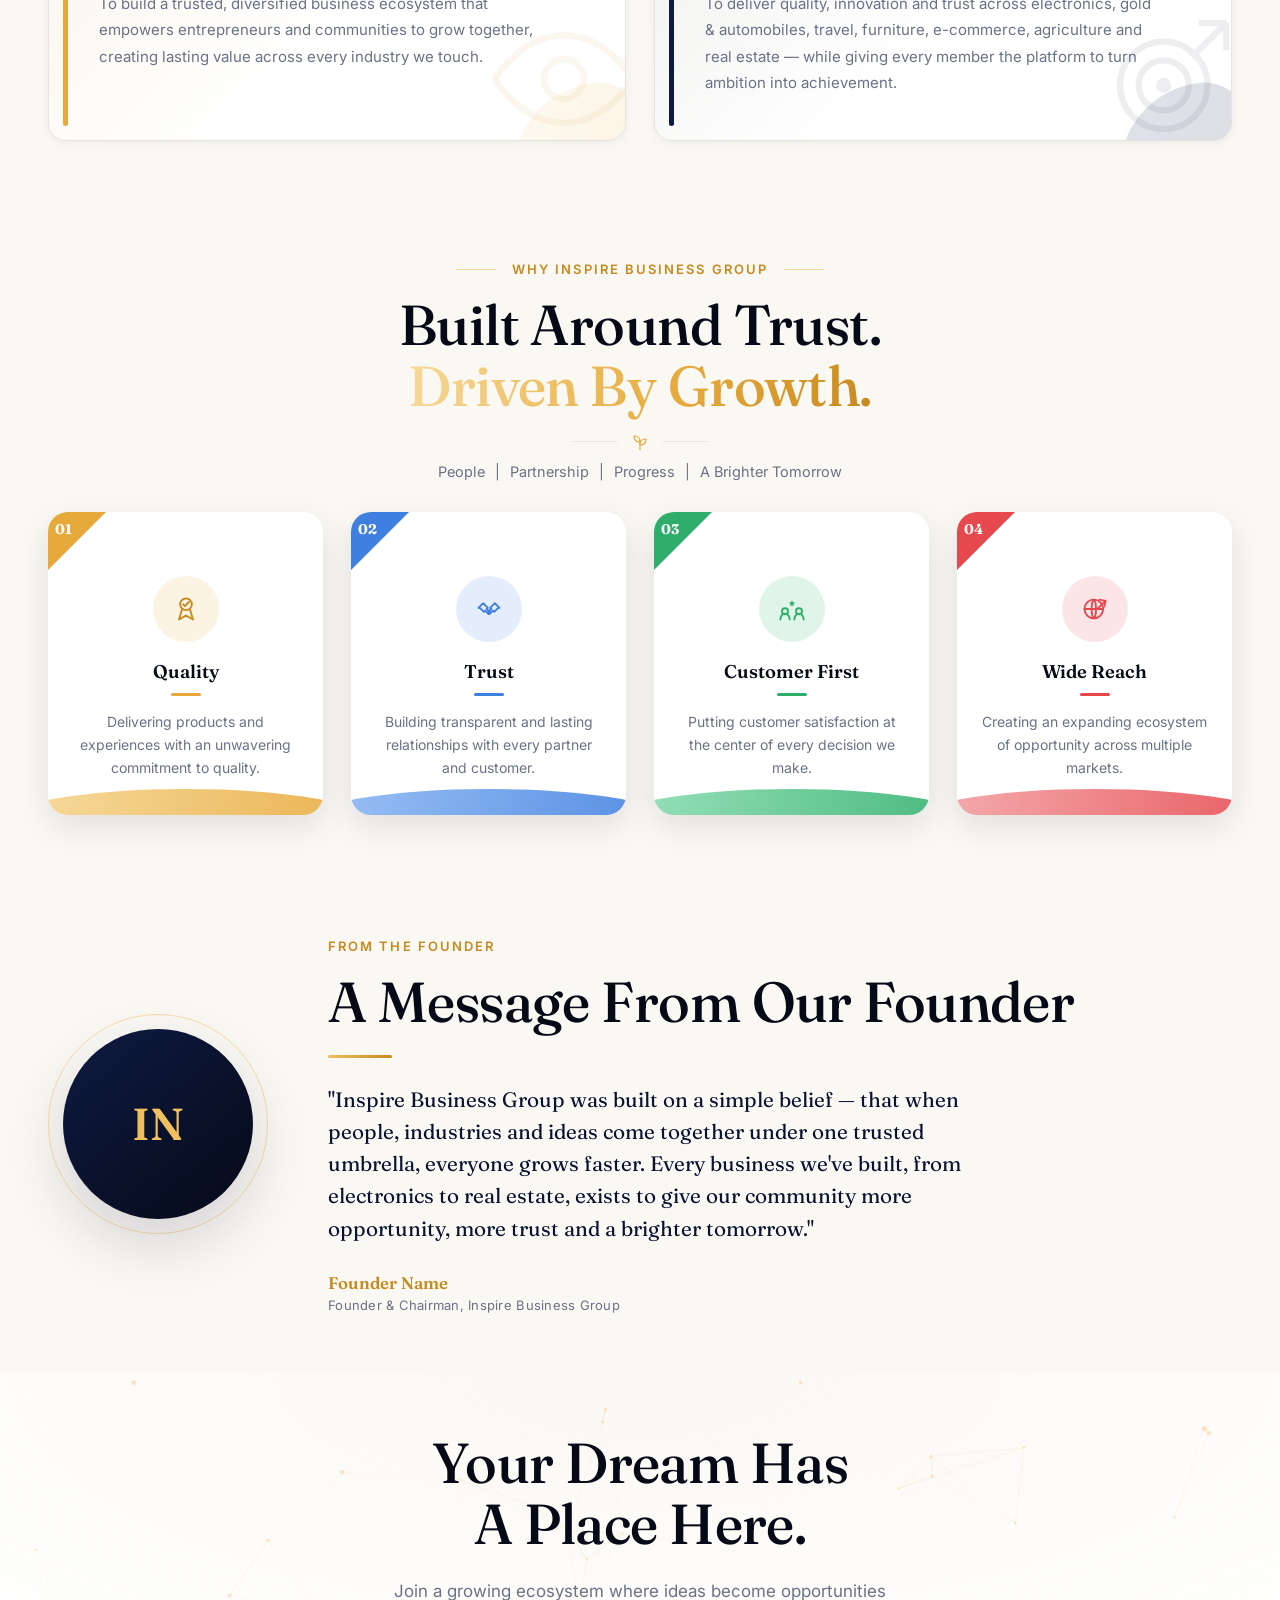
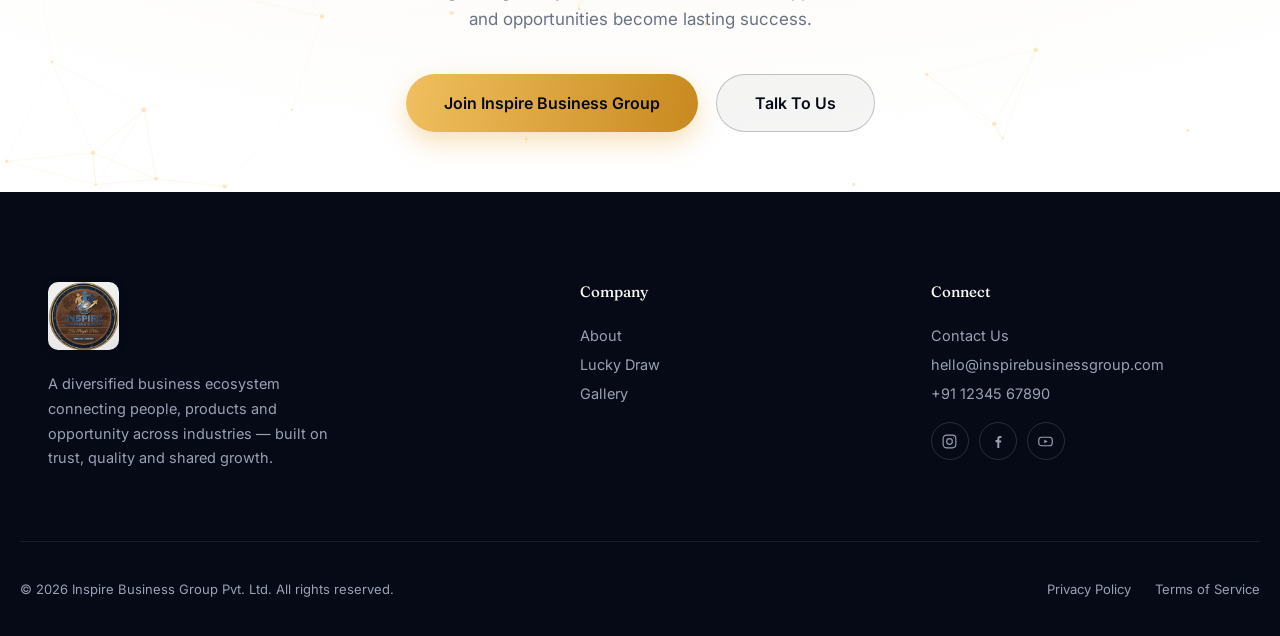
==== commit 713d77b1: "yes" ====
--- a/about.html
+++ b/about.html
@@ -9,7 +9,7 @@
 <link rel="preconnect" href="https://fonts.googleapis.com">
 <link rel="preconnect" href="https://fonts.gstatic.com" crossorigin>
 <link href="https://fonts.googleapis.com/css2?family=Fraunces:opsz,wght@9..144,300;9..144,400;9..144,500;9..144,600;9..144,700&family=Inter:wght@300;400;500;600;700;800&family=Caveat:wght@600;700&display=swap" rel="stylesheet">
-<link rel="stylesheet" href="css/style.css?v=24" />
+<link rel="stylesheet" href="css/style.css?v=28" />
 <link rel="icon" type="image/png" href="images/logo.png">
 <script src="js/translate.js?v=4"></script>
 </head>
@@ -243,15 +243,15 @@
   </section>
 
   <!-- ================= FOUNDER ================= -->
-  <section class="section founder section--dark" id="founder">
+  <section class="section founder" id="founder">
     <div class="container founder__grid">
       <div class="founder__avatar reveal">
         <span class="founder__avatar-ring" aria-hidden="true"></span>
         <span class="founder__avatar-initials">IN</span>
       </div>
       <div class="founder__content reveal">
-        <p class="eyebrow eyebrow--light">From The Founder</p>
-        <h2 class="display-heading display-heading--light">A Message From Our Founder</h2>
+        <p class="eyebrow">From The Founder</p>
+        <h2 class="display-heading">A Message From Our Founder</h2>
         <span class="intro__rule" aria-hidden="true"></span>
         <p class="founder__quote">"Inspire Business Group was built on a simple belief — that when people, industries and ideas come together under one trusted umbrella, everyone grows faster. Every business we've built, from electronics to real estate, exists to give our community more opportunity, more trust and a brighter tomorrow."</p>
         <div class="founder__sign">
@@ -266,7 +266,7 @@
   <section class="section final-cta" id="join">
     <canvas id="ctaCanvas" class="final-cta__canvas"></canvas>
     <div class="container final-cta__inner reveal">
-      <h2 class="display-heading display-heading--light">Your Dream Has<br>A Place Here.</h2>
+      <h2 class="display-heading">Your Dream Has<br>A Place Here.</h2>
       <p>Join a growing ecosystem where ideas become opportunities and opportunities become lasting success.</p>
       <div class="final-cta__ctas">
         <a href="contact.html" class="btn btn--gold btn--lg">Join Inspire Business Group</a>
--- a/css/style.css
+++ b/css/style.css
@@ -139,14 +139,14 @@
   top:0;
   z-index:200;
   padding:16px 0;
-  background:var(--navy-900);
-  box-shadow:0 4px 20px rgba(6,10,23,.18);
+  background:var(--white);
+  box-shadow:0 4px 20px rgba(6,10,23,.1);
   transition:padding .35s var(--ease), background .35s var(--ease), box-shadow .35s var(--ease);
   overflow-anchor:none;
 }
 .nav.is-scrolled{
   padding:10px 0;
-  background:rgba(250,248,243,.96);
+  background:rgba(255,255,255,.96);
   backdrop-filter:blur(14px) saturate(160%);
   box-shadow:0 4px 24px rgba(10,18,48,.1);
 }
@@ -159,7 +159,7 @@
   font-family:var(--ff-display);
   font-size:20px;font-weight:700;
   letter-spacing:-.005em;
-  color:var(--off-white);
+  color:var(--navy-900);
   white-space:nowrap;
   transition:color .35s var(--ease), font-size .35s var(--ease);
 }
@@ -171,7 +171,6 @@
   margin-top:2px;
   text-align:center;
 }
-.nav.is-scrolled .nav__wordmark-main{color:var(--navy-900);}
 .hex-mark{width:30px;height:30px;color:var(--navy-800);}
 .hex-mark svg{width:100%;height:100%;fill:currentColor;}
 .nav__logo-img{height:82px;width:auto;border-radius:9px;box-shadow:0 2px 8px rgba(0,0,0,.18);transition:height .35s var(--ease);}
@@ -183,13 +182,12 @@
 .nav__link{
   font-size:14.5px;
   font-weight:500;
-  color:var(--off-white);
+  color:var(--navy-800);
   opacity:.88;
   position:relative;
   padding:4px 0;
   transition:color .3s, opacity .3s;
 }
-.nav.is-scrolled .nav__link{color:var(--navy-800);}
 .nav__link::after{
   content:'';
   position:absolute;left:0;bottom:-3px;
@@ -204,8 +202,7 @@
 
 .nav__actions{display:flex;align-items:center;gap:18px;}
 .nav__burger{display:none;flex-direction:column;justify-content:center;gap:7px;width:34px;height:26px;z-index:210;}
-.nav__burger span{display:block;height:2.5px;width:100%;border-radius:2px;background:var(--off-white);transition:all .35s var(--ease);}
-.nav.is-scrolled .nav__burger span{background:var(--navy-900);}
+.nav__burger span{display:block;height:2.5px;width:100%;border-radius:2px;background:var(--navy-900);transition:all .35s var(--ease);}
 .nav__burger.is-open span:nth-child(1){transform:translateY(9.5px) rotate(45deg);}
 .nav__burger.is-open span:nth-child(2){opacity:0;}
 .nav__burger.is-open span:nth-child(3){transform:translateY(-9.5px) rotate(-45deg);}
@@ -833,10 +830,10 @@
 @media(max-width:800px){.vm-grid{grid-template-columns:1fr;}}
 
 /* ============ FOUNDER ============ */
-.founder{overflow:hidden;}
+.founder{overflow:hidden;background:var(--off-white);color:var(--navy-900);}
 .founder__grid{display:grid;grid-template-columns:220px 1fr;gap:60px;align-items:center;}
 .founder__avatar{position:relative;width:220px;height:220px;}
-.founder__avatar-ring{position:absolute;inset:0;border-radius:50%;border:1.5px solid var(--gold-400);opacity:.5;}
+.founder__avatar-ring{position:absolute;inset:0;border-radius:50%;border:1.5px solid rgba(240,191,95,.5);}
 .founder__avatar-ring::before{
   content:'';position:absolute;inset:14px;
   border-radius:50%;
@@ -854,13 +851,13 @@
   font-family:var(--ff-display);
   font-size:1.3rem;font-weight:400;
   line-height:1.55;
-  color:var(--off-white);
+  color:var(--navy-800);
   margin:0 0 28px;
   max-width:640px;
 }
 .founder__sign{display:flex;flex-direction:column;gap:4px;}
-.founder__name{font-family:var(--ff-display);font-size:1.05rem;font-weight:600;color:var(--gold-400);}
-.founder__role{font-size:13px;color:var(--gray-400);letter-spacing:.02em;}
+.founder__name{font-family:var(--ff-display);font-size:1.05rem;font-weight:600;color:var(--gold-600);}
+.founder__role{font-size:13px;color:var(--gray-500);letter-spacing:.02em;}
 
 @media(max-width:800px){
   .founder__grid{grid-template-columns:1fr;text-align:center;justify-items:center;}
@@ -1130,9 +1127,10 @@
   position:relative;
   display:inline-flex;align-items:center;gap:8px;
   padding:9px 22px 9px 18px;
-  border:1.5px solid #0f9d73;
+  background:linear-gradient(100deg,var(--gold-400),var(--gold-600));
+  border:1.5px solid transparent;
   border-radius:999px;
-  color:#0f9d73;
+  color:var(--navy-900);
   font-size:12.5px;font-weight:700;letter-spacing:.16em;text-transform:uppercase;
   margin-bottom:22px;
 }
@@ -1366,16 +1364,22 @@
 
 /* ============ FINAL CTA ============ */
 .final-cta{
-  background:radial-gradient(120% 140% at 50% 0%, var(--navy-700), var(--navy-900) 65%);
-  color:var(--off-white);
+  background:radial-gradient(120% 140% at 50% 0%, var(--off-white), var(--white) 65%);
+  color:var(--navy-900);
   text-align:center;
   overflow:hidden;
   position:relative;
 }
 .final-cta__canvas{position:absolute;inset:0;width:100%;height:100%;opacity:.45;}
 .final-cta__inner{position:relative;z-index:2;max-width:720px;margin:0 auto;}
-.final-cta__inner p{font-size:17px;color:var(--gray-400);margin:22px auto 40px;max-width:520px;line-height:1.7;}
+.final-cta__inner p{font-size:17px;color:var(--gray-500);margin:22px auto 40px;max-width:520px;line-height:1.7;}
 .final-cta__ctas{display:flex;justify-content:center;flex-wrap:wrap;gap:18px;}
+.final-cta .btn--ghost{
+  background:rgba(6,10,23,.04);
+  color:var(--navy-900);
+  border:1.5px solid rgba(6,10,23,.22);
+}
+.final-cta .btn--ghost:hover{background:rgba(6,10,23,.08);border-color:rgba(6,10,23,.4);}
 
 /* ============ FOOTER ============ */
 .footer{background:var(--navy-900);color:var(--gray-400);padding:90px 0 0;}
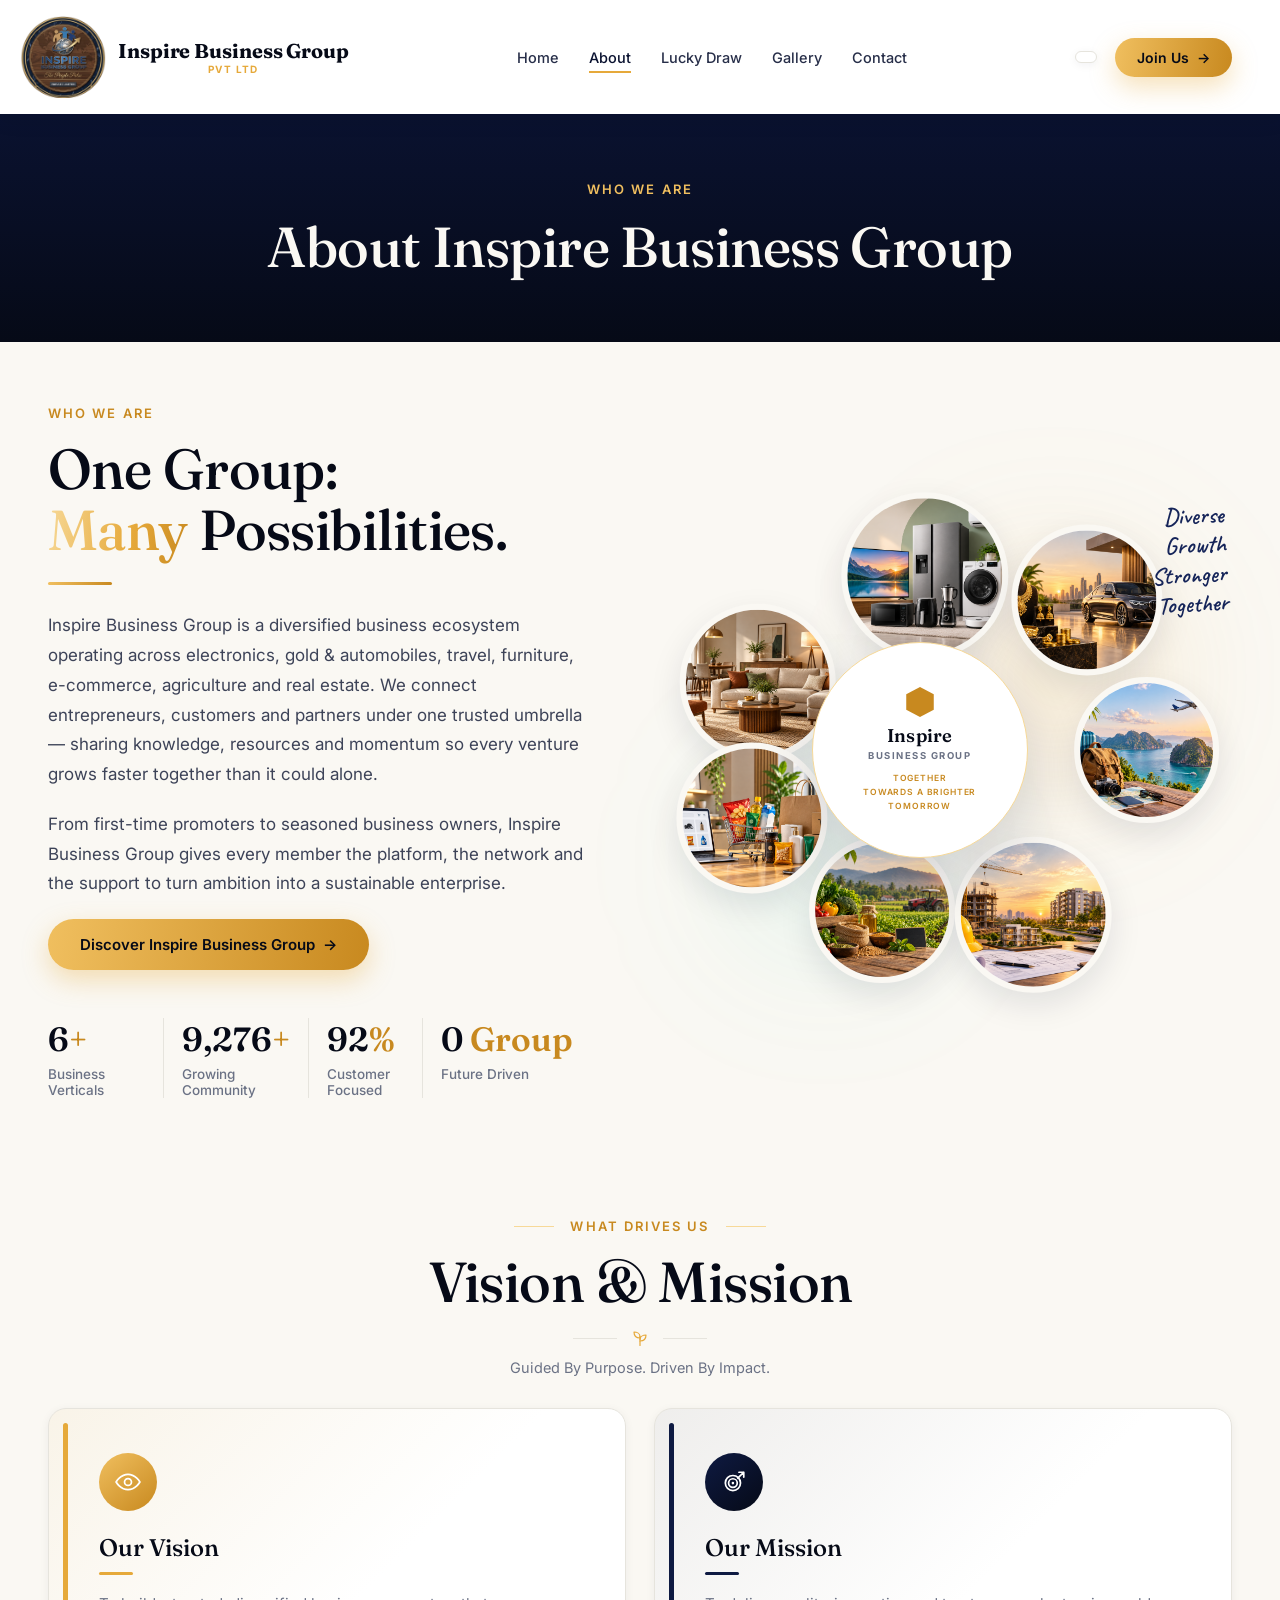
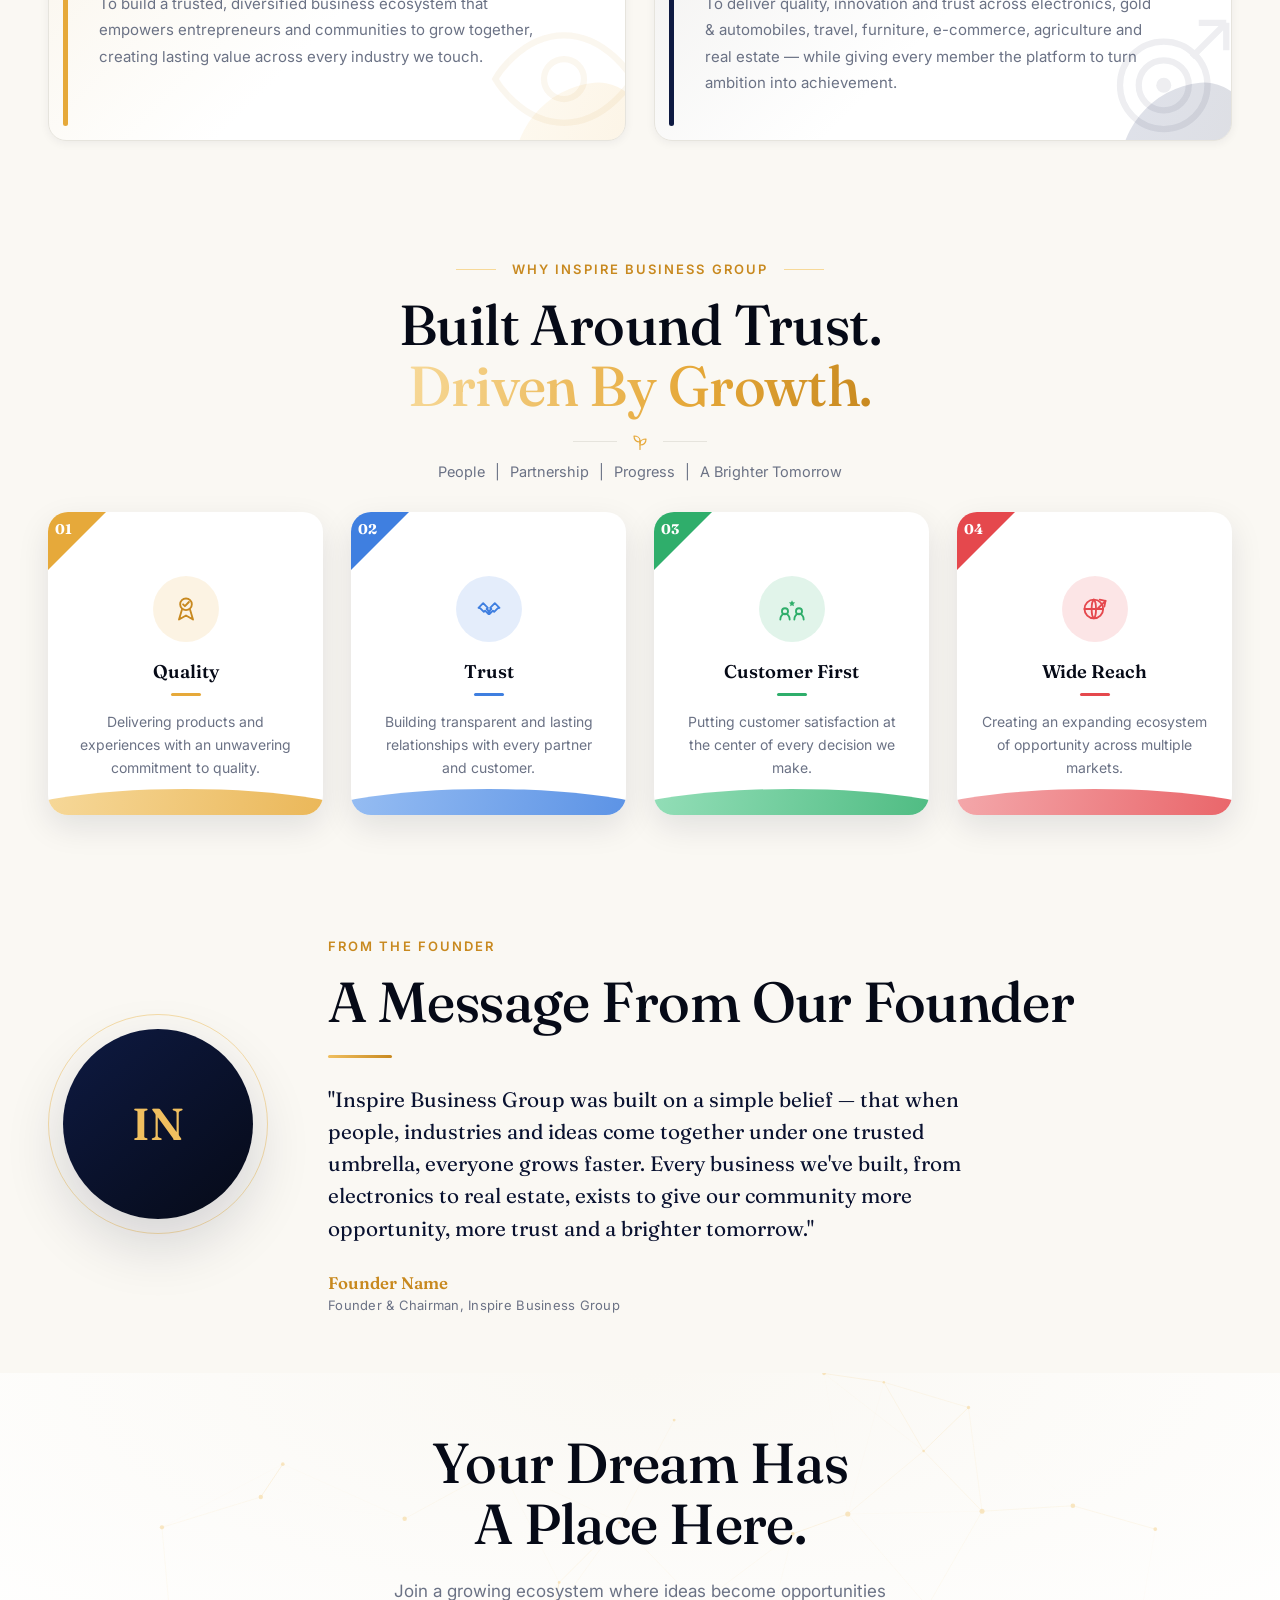
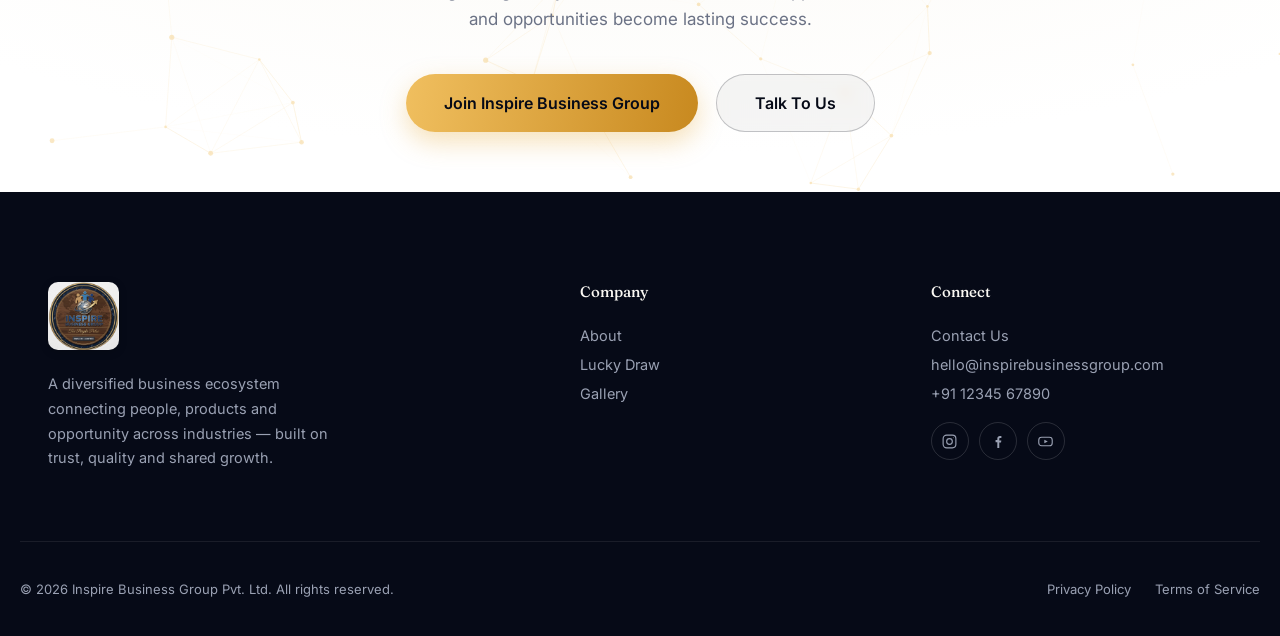
==== commit df4111eb: "yes" ====
--- a/about.html
+++ b/about.html
@@ -9,7 +9,7 @@
 <link rel="preconnect" href="https://fonts.googleapis.com">
 <link rel="preconnect" href="https://fonts.gstatic.com" crossorigin>
 <link href="https://fonts.googleapis.com/css2?family=Fraunces:opsz,wght@9..144,300;9..144,400;9..144,500;9..144,600;9..144,700&family=Inter:wght@300;400;500;600;700;800&family=Caveat:wght@600;700&display=swap" rel="stylesheet">
-<link rel="stylesheet" href="css/style.css?v=28" />
+<link rel="stylesheet" href="css/style.css?v=29" />
 <link rel="icon" type="image/png" href="images/logo.png">
 <script src="js/translate.js?v=4"></script>
 </head>
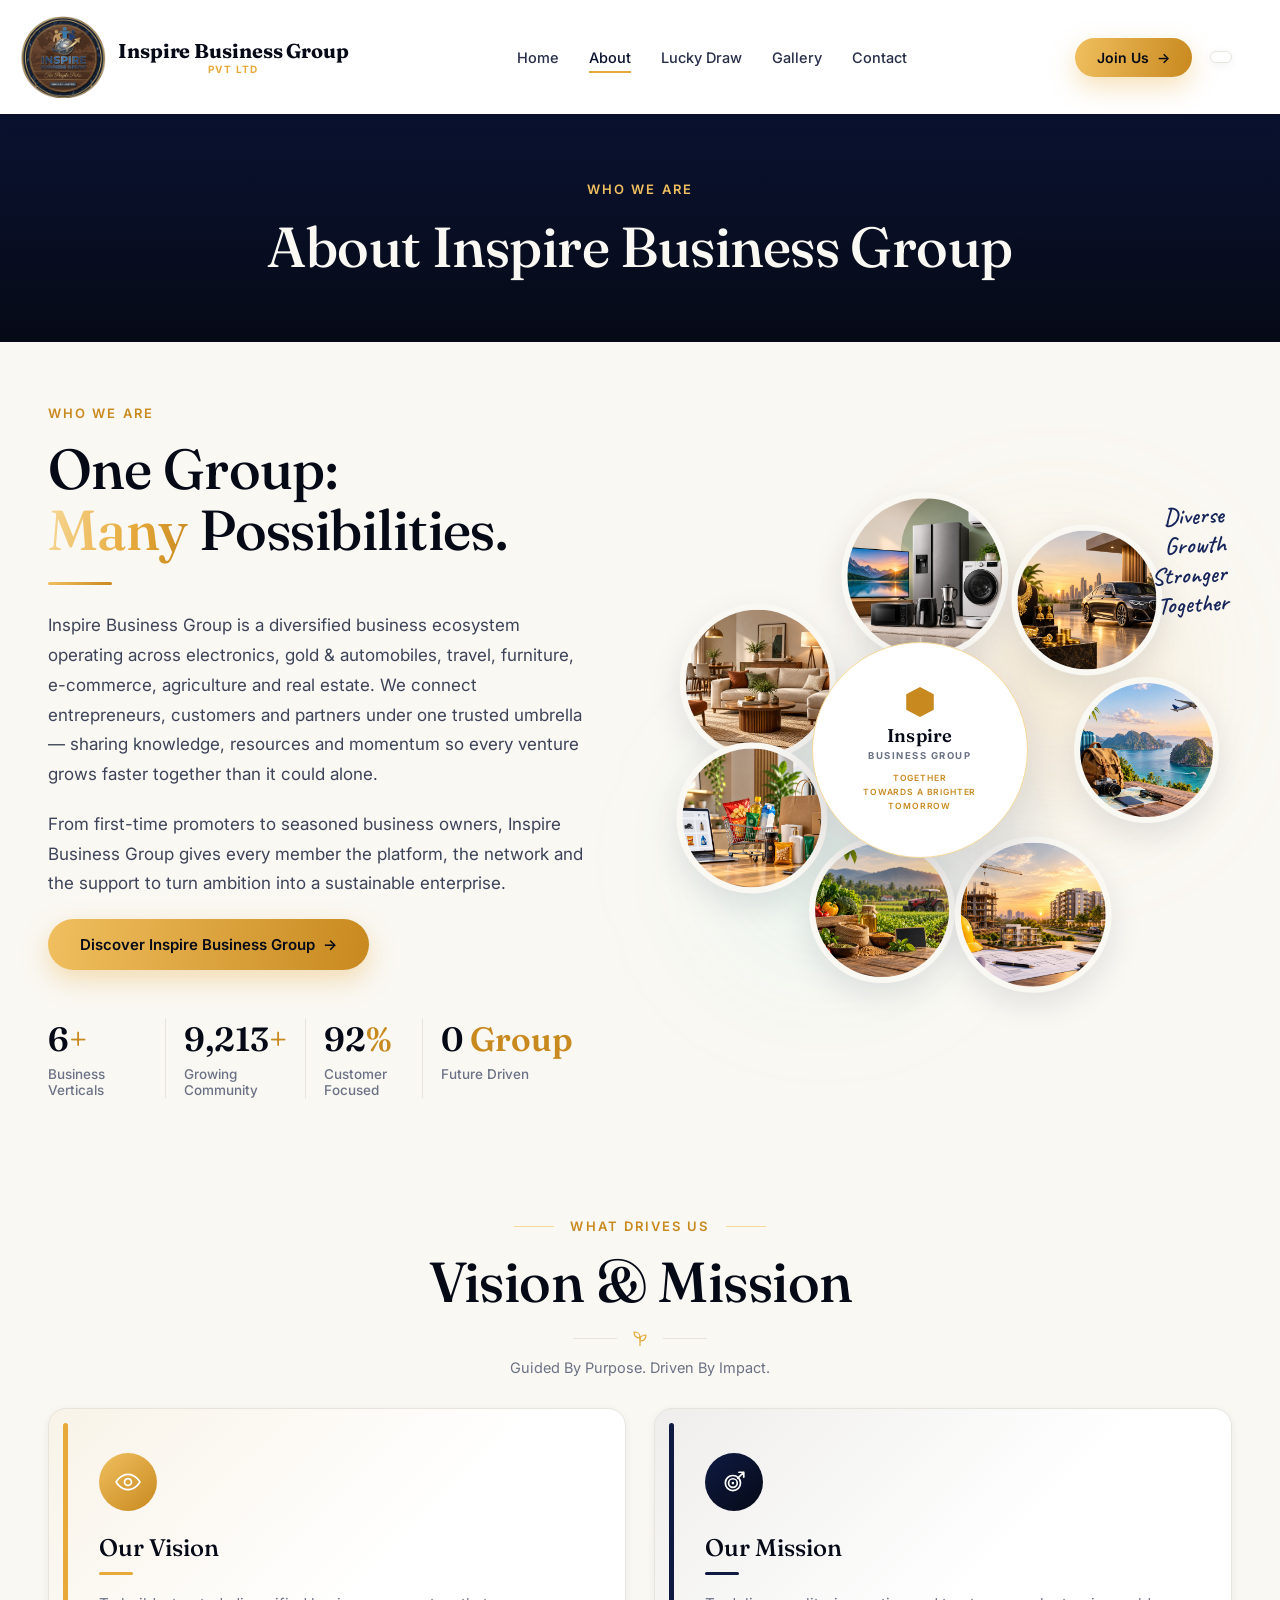
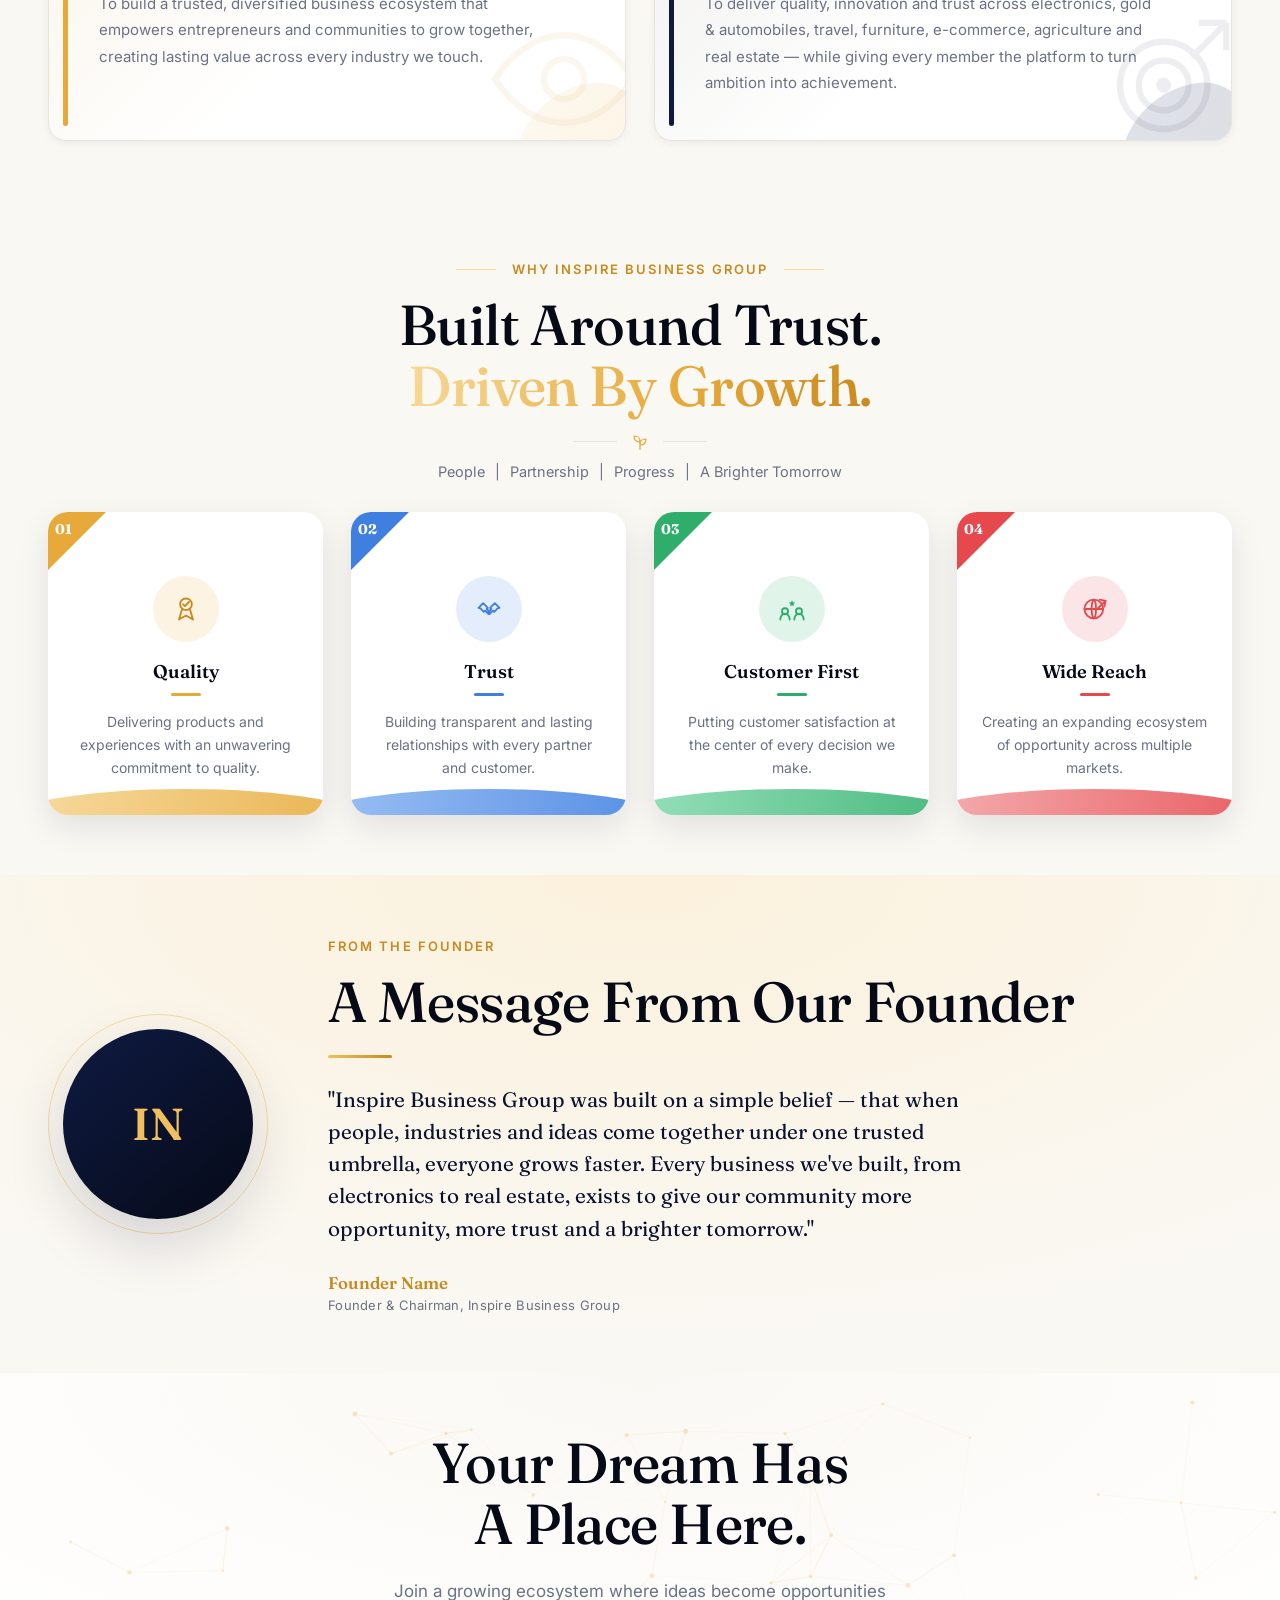
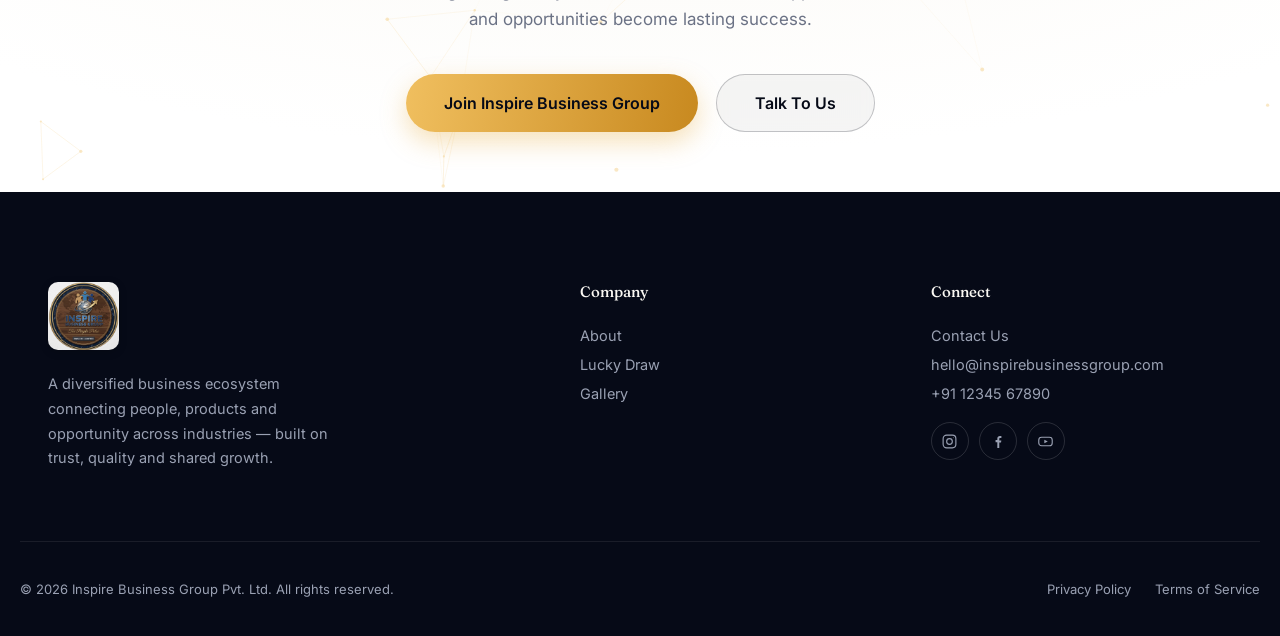
==== commit d5b2c19e: "yes" ====
--- a/about.html
+++ b/about.html
@@ -9,9 +9,9 @@
 <link rel="preconnect" href="https://fonts.googleapis.com">
 <link rel="preconnect" href="https://fonts.gstatic.com" crossorigin>
 <link href="https://fonts.googleapis.com/css2?family=Fraunces:opsz,wght@9..144,300;9..144,400;9..144,500;9..144,600;9..144,700&family=Inter:wght@300;400;500;600;700;800&family=Caveat:wght@600;700&display=swap" rel="stylesheet">
-<link rel="stylesheet" href="css/style.css?v=29" />
+<link rel="stylesheet" href="css/style.css?v=30" />
 <link rel="icon" type="image/png" href="images/logo.png">
-<script src="js/translate.js?v=4"></script>
+<script src="js/translate.js?v=5"></script>
 </head>
 <body>
 
@@ -37,8 +37,8 @@
     </nav>
 
     <div class="nav__actions">
+      <a href="contact.html" class="btn btn--gold btn--sm">Join Us <span>→</span></a>
       <div id="google_translate_element" class="nav__translate nav__translate--desktop"></div>
-      <a href="contact.html" class="btn btn--gold btn--sm">Join Us <span>→</span></a>
       <button class="nav__burger" id="navBurger" aria-label="Toggle menu" aria-expanded="false">
         <span></span><span></span><span></span>
       </button>
--- a/css/style.css
+++ b/css/style.css
@@ -830,7 +830,7 @@
 @media(max-width:800px){.vm-grid{grid-template-columns:1fr;}}
 
 /* ============ FOUNDER ============ */
-.founder{overflow:hidden;background:var(--off-white);color:var(--navy-900);}
+.founder{overflow:hidden;background:radial-gradient(120% 140% at 50% 0%, #fbf1dc, var(--off-white) 65%);color:var(--navy-900);}
 .founder__grid{display:grid;grid-template-columns:220px 1fr;gap:60px;align-items:center;}
 .founder__avatar{position:relative;width:220px;height:220px;}
 .founder__avatar-ring{position:absolute;inset:0;border-radius:50%;border:1.5px solid rgba(240,191,95,.5);}
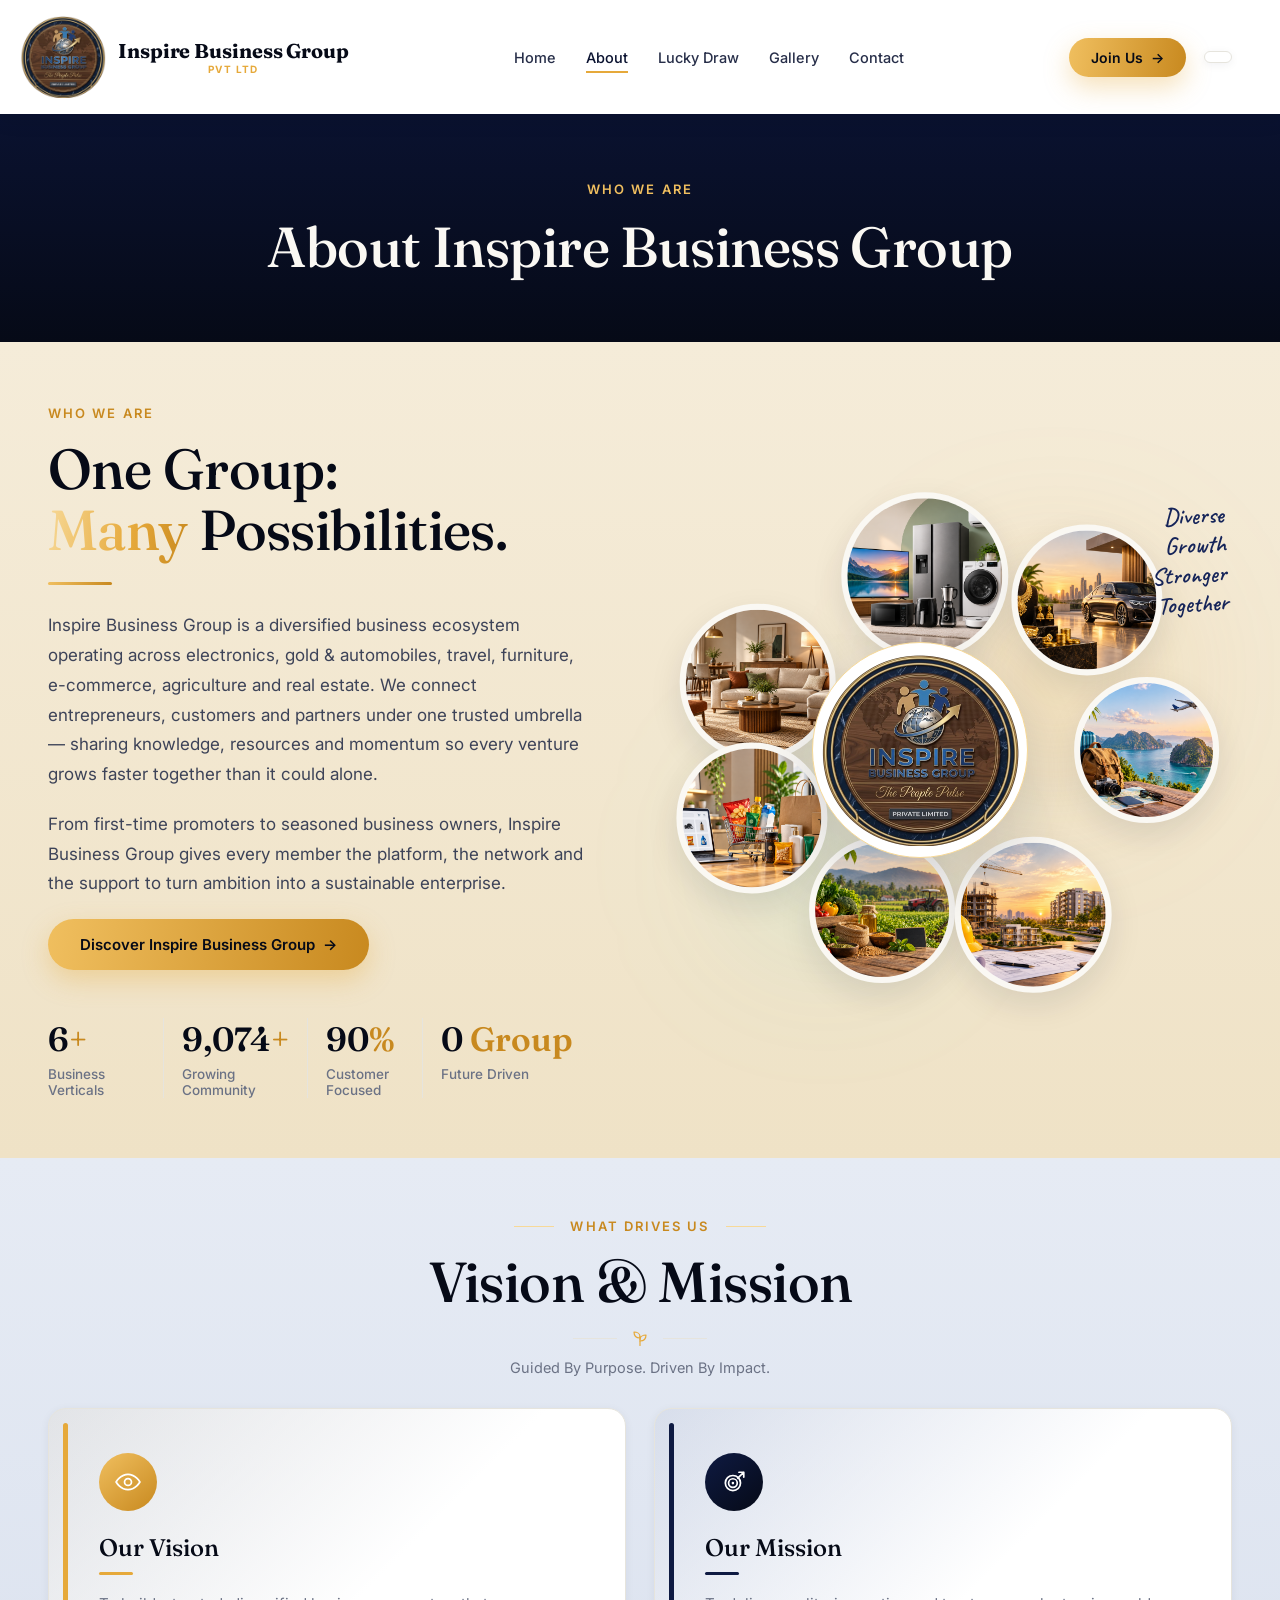
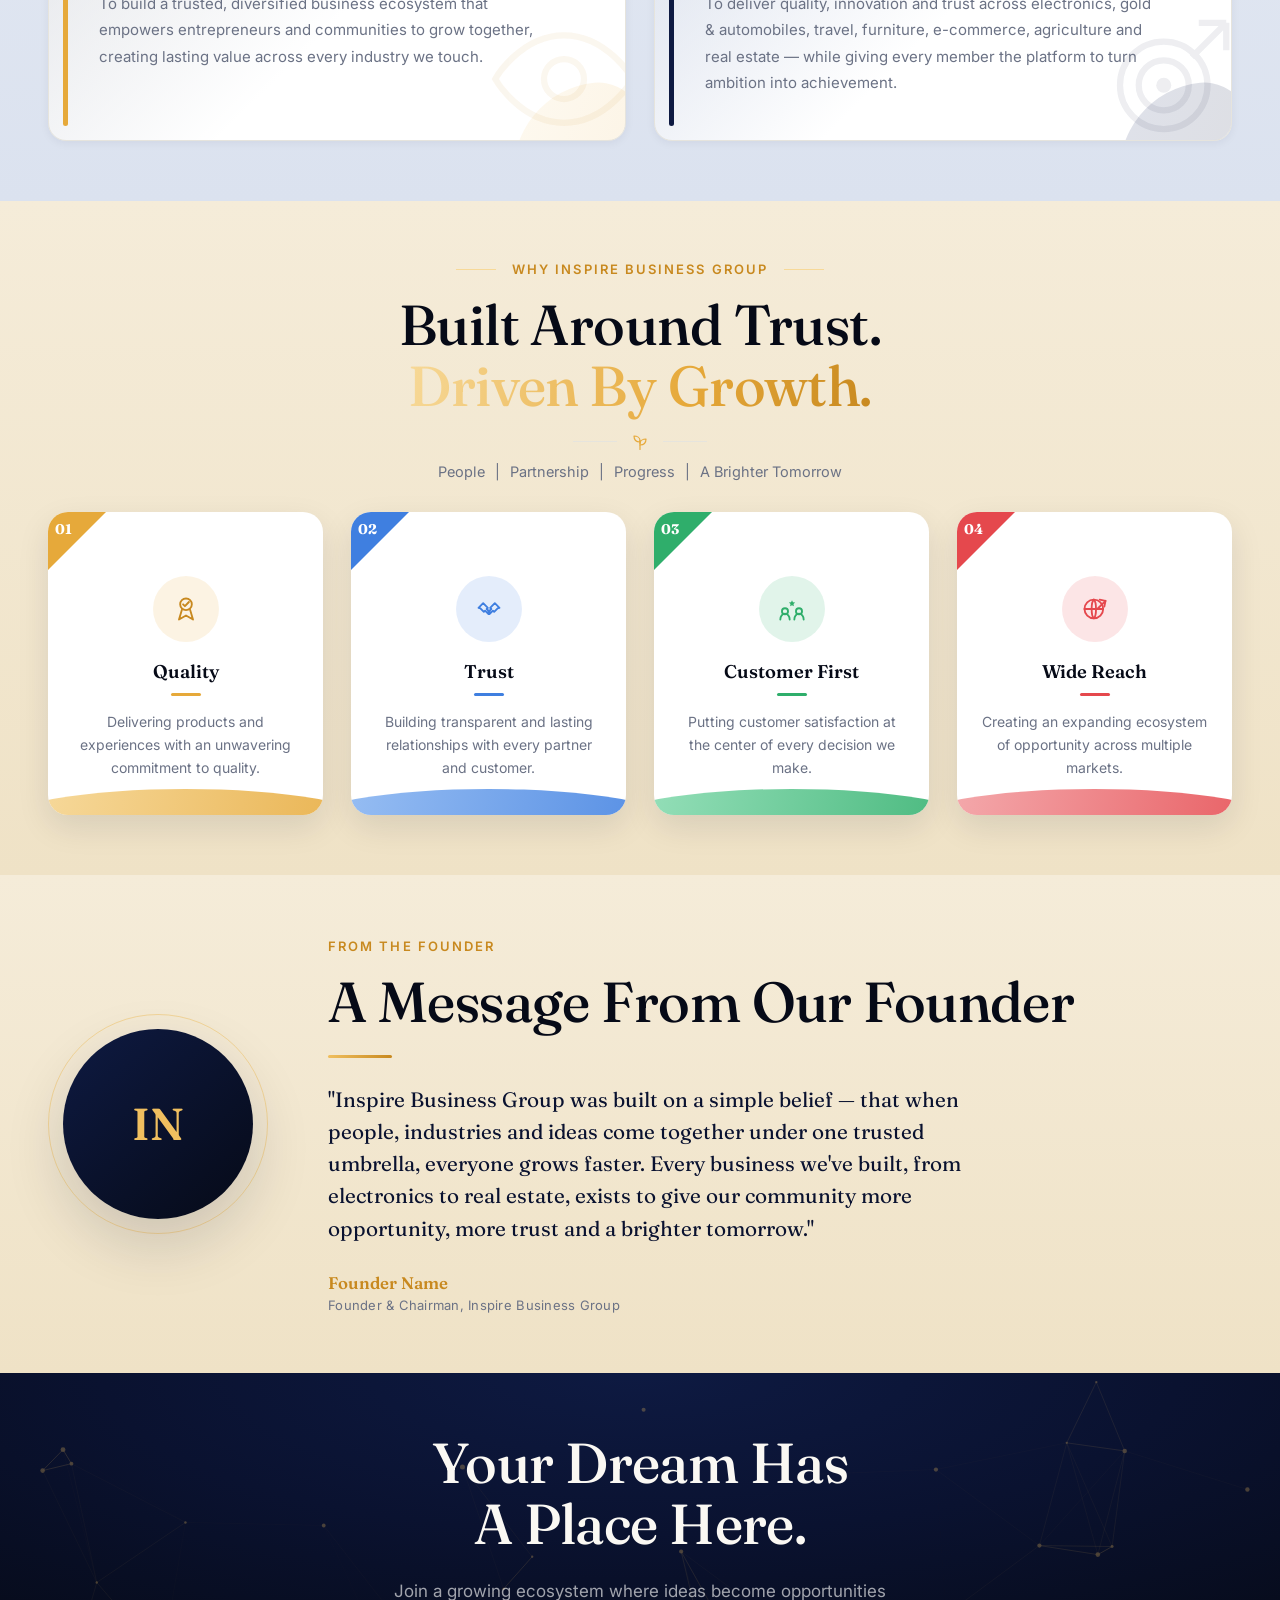
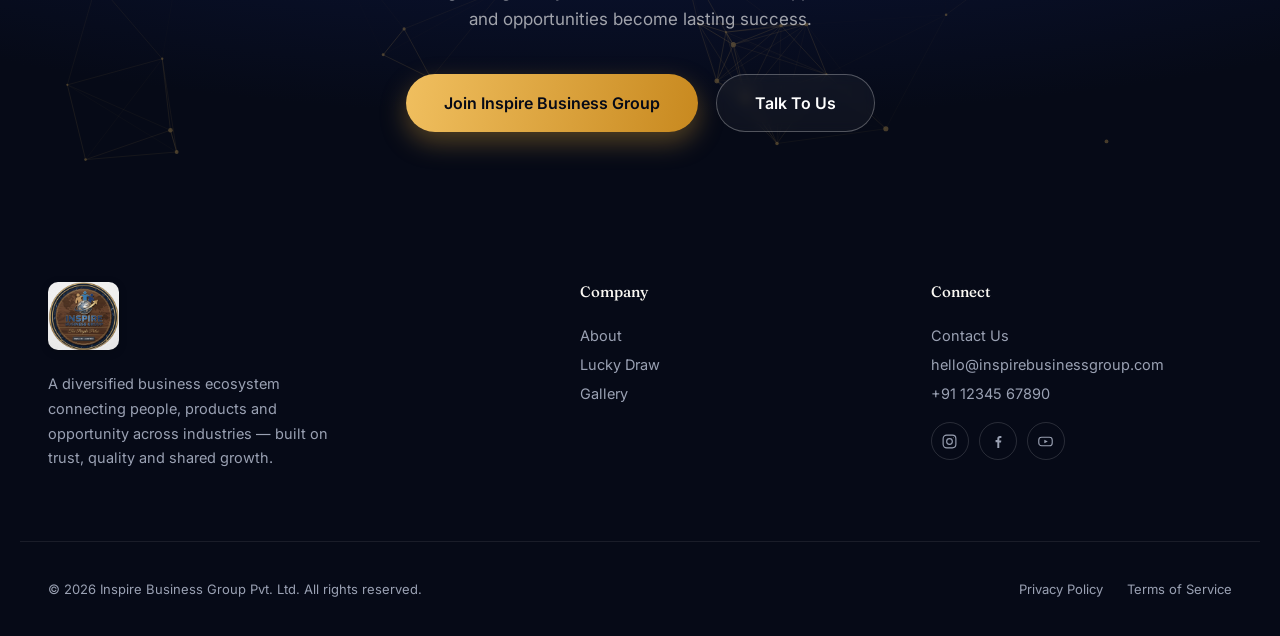
==== commit c66683b4: "yes" ====
--- a/about.html
+++ b/about.html
@@ -9,7 +9,7 @@
 <link rel="preconnect" href="https://fonts.googleapis.com">
 <link rel="preconnect" href="https://fonts.gstatic.com" crossorigin>
 <link href="https://fonts.googleapis.com/css2?family=Fraunces:opsz,wght@9..144,300;9..144,400;9..144,500;9..144,600;9..144,700&family=Inter:wght@300;400;500;600;700;800&family=Caveat:wght@600;700&display=swap" rel="stylesheet">
-<link rel="stylesheet" href="css/style.css?v=30" />
+<link rel="stylesheet" href="css/style.css?v=38" />
 <link rel="icon" type="image/png" href="images/logo.png">
 <script src="js/translate.js?v=5"></script>
 </head>
@@ -130,12 +130,7 @@
           </figure>
 
           <div class="orbit__center">
-            <span class="hex-mark orbit__center-mark" aria-hidden="true">
-              <svg viewBox="0 0 100 100"><polygon points="50,3 93,26 93,74 50,97 7,74 7,26"/></svg>
-            </span>
-            <span class="orbit__center-name">Inspire</span>
-            <span class="orbit__center-sub">Business Group</span>
-            <span class="orbit__center-tag">Together<br>Towards A Brighter<br>Tomorrow</span>
+            <img src="images/logo-transparent.png" alt="Inspire Business Group Pvt Ltd" class="orbit__center-logo" />
           </div>
         </div>
       </div>
@@ -143,7 +138,7 @@
   </section>
 
   <!-- ================= VISION & MISSION ================= -->
-  <section class="section vision" id="vision-mission">
+  <section class="section vision section--cool" id="vision-mission">
     <div class="container">
       <div class="section__head section__head--center section__head--tight reveal">
         <p class="eyebrow eyebrow--ruled">What Drives Us</p>
@@ -243,7 +238,7 @@
   </section>
 
   <!-- ================= FOUNDER ================= -->
-  <section class="section founder" id="founder">
+  <section class="section founder section--warm" id="founder">
     <div class="container founder__grid">
       <div class="founder__avatar reveal">
         <span class="founder__avatar-ring" aria-hidden="true"></span>
@@ -269,7 +264,7 @@
       <h2 class="display-heading">Your Dream Has<br>A Place Here.</h2>
       <p>Join a growing ecosystem where ideas become opportunities and opportunities become lasting success.</p>
       <div class="final-cta__ctas">
-        <a href="contact.html" class="btn btn--gold btn--lg">Join Inspire Business Group</a>
+        <a href="about.html" class="btn btn--gold btn--lg">Join Inspire Business Group</a>
         <a href="contact.html" class="btn btn--ghost btn--lg">Talk To Us</a>
       </div>
     </div>
--- a/css/style.css
+++ b/css/style.css
@@ -19,6 +19,10 @@
   --gray-400:#9aa1b3;
   --gray-200:#e6e4dd;
   --gray-100:#f1efe8;
+  --bg-warm:#f5ecd9;
+  --bg-warm-2:#efe2c6;
+  --bg-cool:#e6ebf4;
+  --bg-cool-2:#dbe2ef;
   --shadow-sm:0 2px 10px rgba(10,18,48,.06);
   --shadow-md:0 12px 32px rgba(10,18,48,.10);
   --shadow-lg:0 24px 60px rgba(10,18,48,.16);
@@ -36,7 +40,7 @@
   margin:0;
   font-family:var(--ff-body);
   color:var(--ink);
-  background:var(--off-white);
+  background:var(--bg-warm);
   -webkit-font-smoothing:antialiased;
   overflow-x:hidden;
 }
@@ -46,6 +50,10 @@
 button{font-family:inherit;cursor:pointer;border:none;background:none;}
 .container{width:100%;max-width:1240px;margin:0 auto;padding:0 28px;}
 .section{padding:60px 0;position:relative;}
+/* alternating light section tints (champagne / pale navy) */
+.intro,.vision,.why,.testimonials{background:linear-gradient(180deg,var(--bg-warm),var(--bg-warm-2));}
+.businesses,.founder,.member,.section--cool{background:linear-gradient(180deg,var(--bg-cool),var(--bg-cool-2));}
+.section.section--warm{background:linear-gradient(180deg,var(--bg-warm),var(--bg-warm-2));}
 .section--dark{background:linear-gradient(180deg,var(--navy-800),var(--navy-900));color:var(--off-white);}
 
 @media(max-width:900px){.section{padding:48px 0;}}
@@ -107,6 +115,13 @@
 }
 .btn--sm{padding:11px 22px;font-size:14px;}
 .btn--lg{padding:18px 38px;font-size:16px;}
+@media(max-width:420px){
+  /* Long button labels ("Discover Inspire Business Group") combined with
+     white-space:nowrap above can be wider than very narrow phone screens,
+     pushing the button past the edge instead of just wrapping. Let it wrap
+     and cap its width to the available space on small screens only. */
+  .btn{white-space:normal;text-align:center;max-width:100%;}
+}
 .btn--gold{
   background:linear-gradient(100deg,var(--gold-400),var(--gold-600));
   color:var(--navy-900);
@@ -232,13 +247,13 @@
   border-radius:6px;
   box-shadow:var(--shadow-md);
   cursor:pointer;
-  padding:5px 10px;
+  padding:5px 10px 5px 16px;
 }
 .nav__translate--desktop{display:none;}
 .nav__translate--mobile{
   display:inline-flex;
   position:fixed;
-  right:14px;
+  right:22px;
   bottom:14px;
 }
 @media(min-width:901px){
@@ -592,6 +607,7 @@
 /* ============ INTRO ============ */
 .intro{overflow:hidden;}
 .intro__grid{display:grid;grid-template-columns:1fr 1.05fr;gap:70px;align-items:center;}
+.intro__content,.intro__visual{min-width:0;}
 .intro__rule{display:block;width:64px;height:3px;border-radius:2px;background:linear-gradient(100deg,var(--gold-400),var(--gold-600));margin:22px 0 26px;}
 .intro__text{font-size:17px;line-height:1.75;color:var(--gray-700);margin:0 0 20px;max-width:560px;}
 
@@ -658,8 +674,9 @@
   align-items:center;
   justify-content:center;
   text-align:center;
-  padding:12px;
-}
+  padding:6px;
+}
+.orbit__center-logo{width:100%;height:100%;object-fit:contain;display:block;}
 .orbit__center-mark{width:32px;height:32px;color:var(--gold-600);margin-bottom:6px;}
 .orbit__center-name{font-family:var(--ff-display);font-weight:600;font-size:1.15rem;letter-spacing:.01em;color:var(--navy-900);}
 .orbit__center-sub{font-size:9.5px;font-weight:700;letter-spacing:.16em;text-transform:uppercase;color:var(--gray-500);margin-top:3px;}
@@ -830,7 +847,7 @@
 @media(max-width:800px){.vm-grid{grid-template-columns:1fr;}}
 
 /* ============ FOUNDER ============ */
-.founder{overflow:hidden;background:radial-gradient(120% 140% at 50% 0%, #fbf1dc, var(--off-white) 65%);color:var(--navy-900);}
+.founder{overflow:hidden;background:radial-gradient(120% 140% at 50% 0%, #eef1f7, var(--bg-cool-2) 70%);color:var(--navy-900);}
 .founder__grid{display:grid;grid-template-columns:220px 1fr;gap:60px;align-items:center;}
 .founder__avatar{position:relative;width:220px;height:220px;}
 .founder__avatar-ring{position:absolute;inset:0;border-radius:50%;border:1.5px solid rgba(240,191,95,.5);}
@@ -1081,7 +1098,7 @@
   background:
     radial-gradient(120% 90% at 0% 100%, rgba(43,212,189,.16) 0%, rgba(43,212,189,0) 55%),
     radial-gradient(90% 70% at 100% 0%, rgba(108,92,224,.12) 0%, rgba(108,92,224,0) 55%),
-    var(--off-white);
+    linear-gradient(180deg,var(--bg-cool),var(--bg-cool-2));
 }
 .rewards__glow{position:absolute;border-radius:50%;filter:blur(60px);pointer-events:none;z-index:0;}
 .rewards__glow--tr{width:34%;aspect-ratio:1/1;top:-8%;right:-6%;background:radial-gradient(circle,rgba(108,92,224,.16),transparent 70%);}
@@ -1364,22 +1381,23 @@
 
 /* ============ FINAL CTA ============ */
 .final-cta{
-  background:radial-gradient(120% 140% at 50% 0%, var(--off-white), var(--white) 65%);
-  color:var(--navy-900);
+  background:radial-gradient(120% 110% at 50% 0%, var(--navy-700) 0%, var(--navy-800) 35%, var(--navy-900) 75%);
+  color:var(--off-white);
   text-align:center;
   overflow:hidden;
   position:relative;
 }
-.final-cta__canvas{position:absolute;inset:0;width:100%;height:100%;opacity:.45;}
+.final-cta .display-heading{color:var(--off-white);}
+.final-cta__canvas{position:absolute;inset:0;width:100%;height:100%;opacity:.35;}
 .final-cta__inner{position:relative;z-index:2;max-width:720px;margin:0 auto;}
-.final-cta__inner p{font-size:17px;color:var(--gray-500);margin:22px auto 40px;max-width:520px;line-height:1.7;}
+.final-cta__inner p{font-size:17px;color:rgba(255,255,255,.62);margin:22px auto 40px;max-width:520px;line-height:1.7;}
 .final-cta__ctas{display:flex;justify-content:center;flex-wrap:wrap;gap:18px;}
 .final-cta .btn--ghost{
-  background:rgba(6,10,23,.04);
-  color:var(--navy-900);
-  border:1.5px solid rgba(6,10,23,.22);
-}
-.final-cta .btn--ghost:hover{background:rgba(6,10,23,.08);border-color:rgba(6,10,23,.4);}
+  background:rgba(255,255,255,.04);
+  color:var(--white);
+  border:1.5px solid rgba(255,255,255,.28);
+}
+.final-cta .btn--ghost:hover{background:rgba(255,255,255,.1);border-color:rgba(255,255,255,.5);}
 
 /* ============ FOOTER ============ */
 .footer{background:var(--navy-900);color:var(--gray-400);padding:90px 0 0;}
@@ -1404,12 +1422,18 @@
 }
 .footer__social a svg{width:17px;height:17px;}
 .footer__social a:hover{background:var(--gold-500);color:var(--navy-900);border-color:var(--gold-500);transform:none;}
-.footer__bottom{display:flex;justify-content:space-between;align-items:center;padding:26px 0;font-size:13px;flex-wrap:wrap;gap:12px;}
+.footer__bottom{display:flex;justify-content:space-between;align-items:center;padding-top:26px;padding-bottom:26px;font-size:13px;flex-wrap:wrap;gap:12px;}
 .footer__legal{display:flex;gap:24px;}
 .footer__legal a:hover{color:var(--gold-400);}
 
 @media(max-width:900px){
   .footer__grid{grid-template-columns:1fr 1fr;gap:40px;}
+  /* The floating mobile language pill is position:fixed at the bottom-right
+     of the viewport; once the page is scrolled all the way down it sits
+     right on top of this row and hides "Terms of Service" behind it.
+     Reserve clear space below the row so real content never ends up under
+     the pill's footprint. */
+  .footer__bottom{padding-bottom:64px;}
 }
 @media(max-width:560px){
   .footer__grid{grid-template-columns:1fr;}
